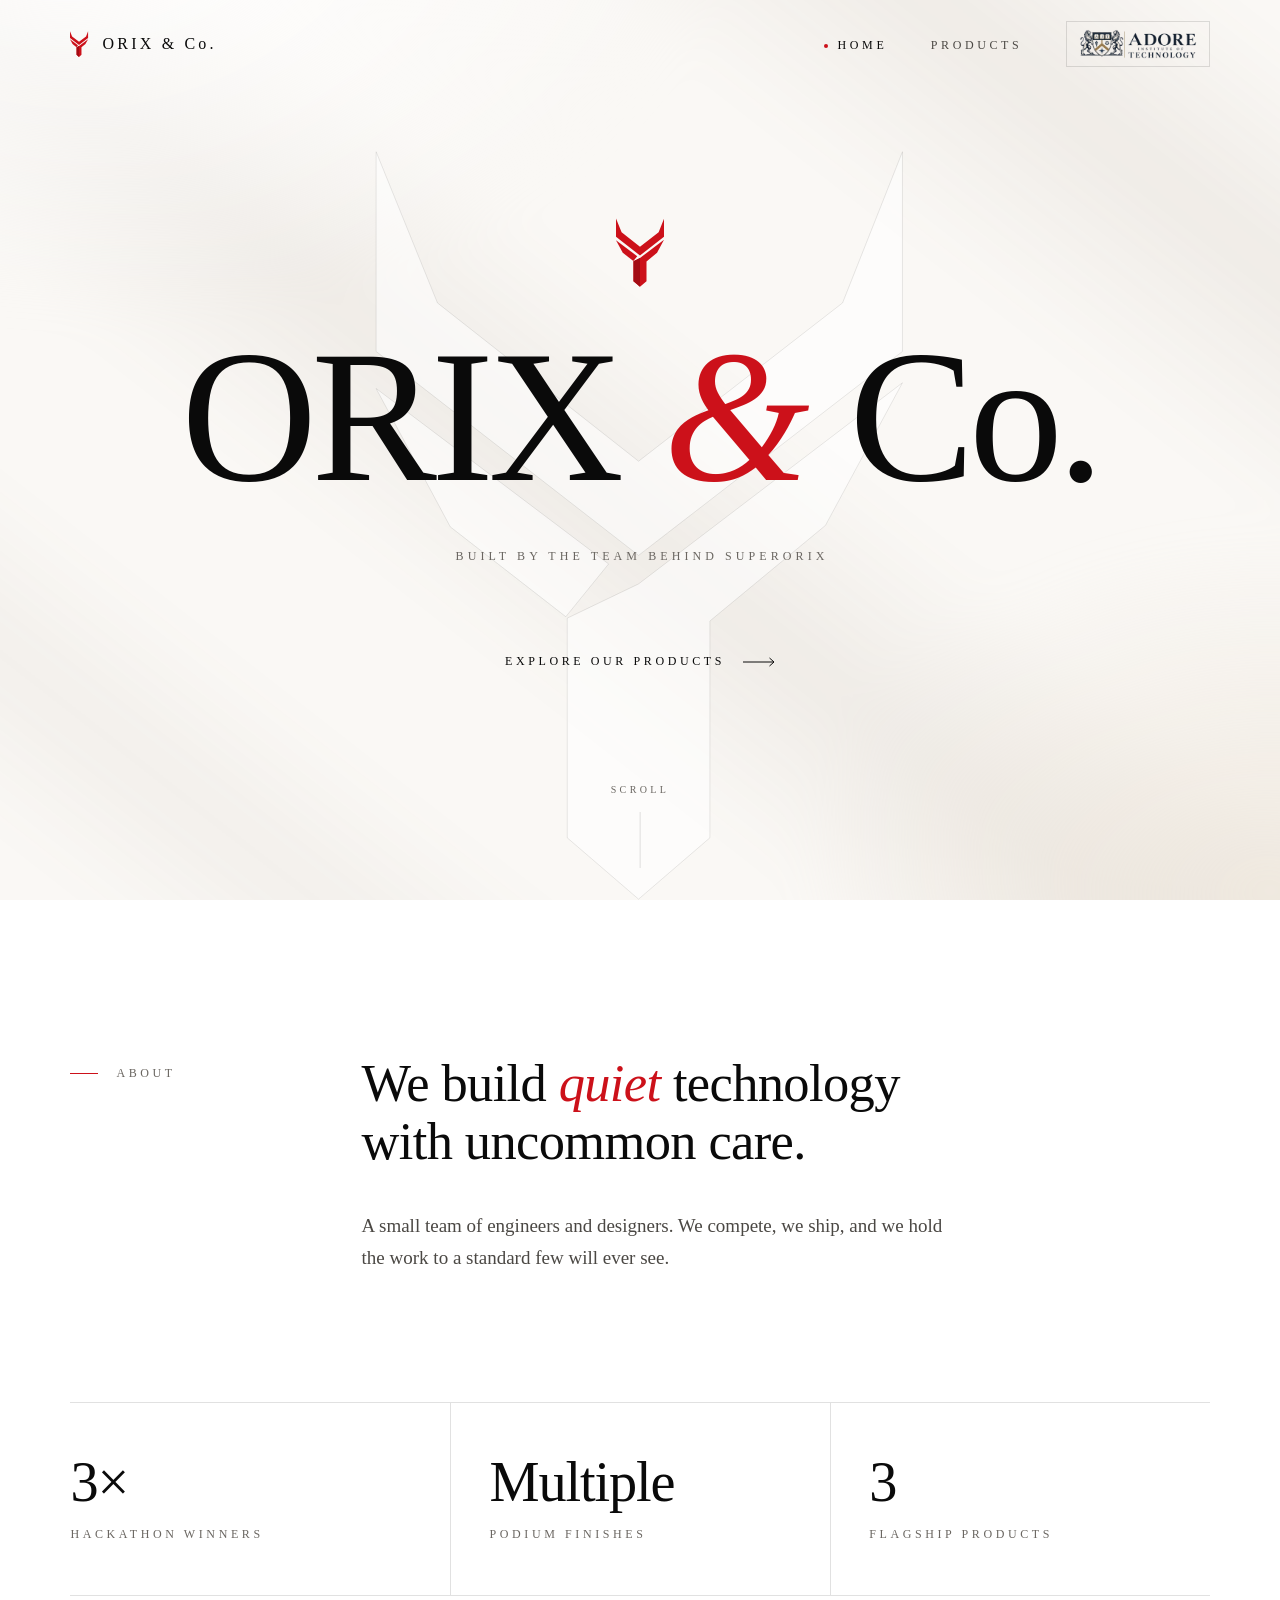
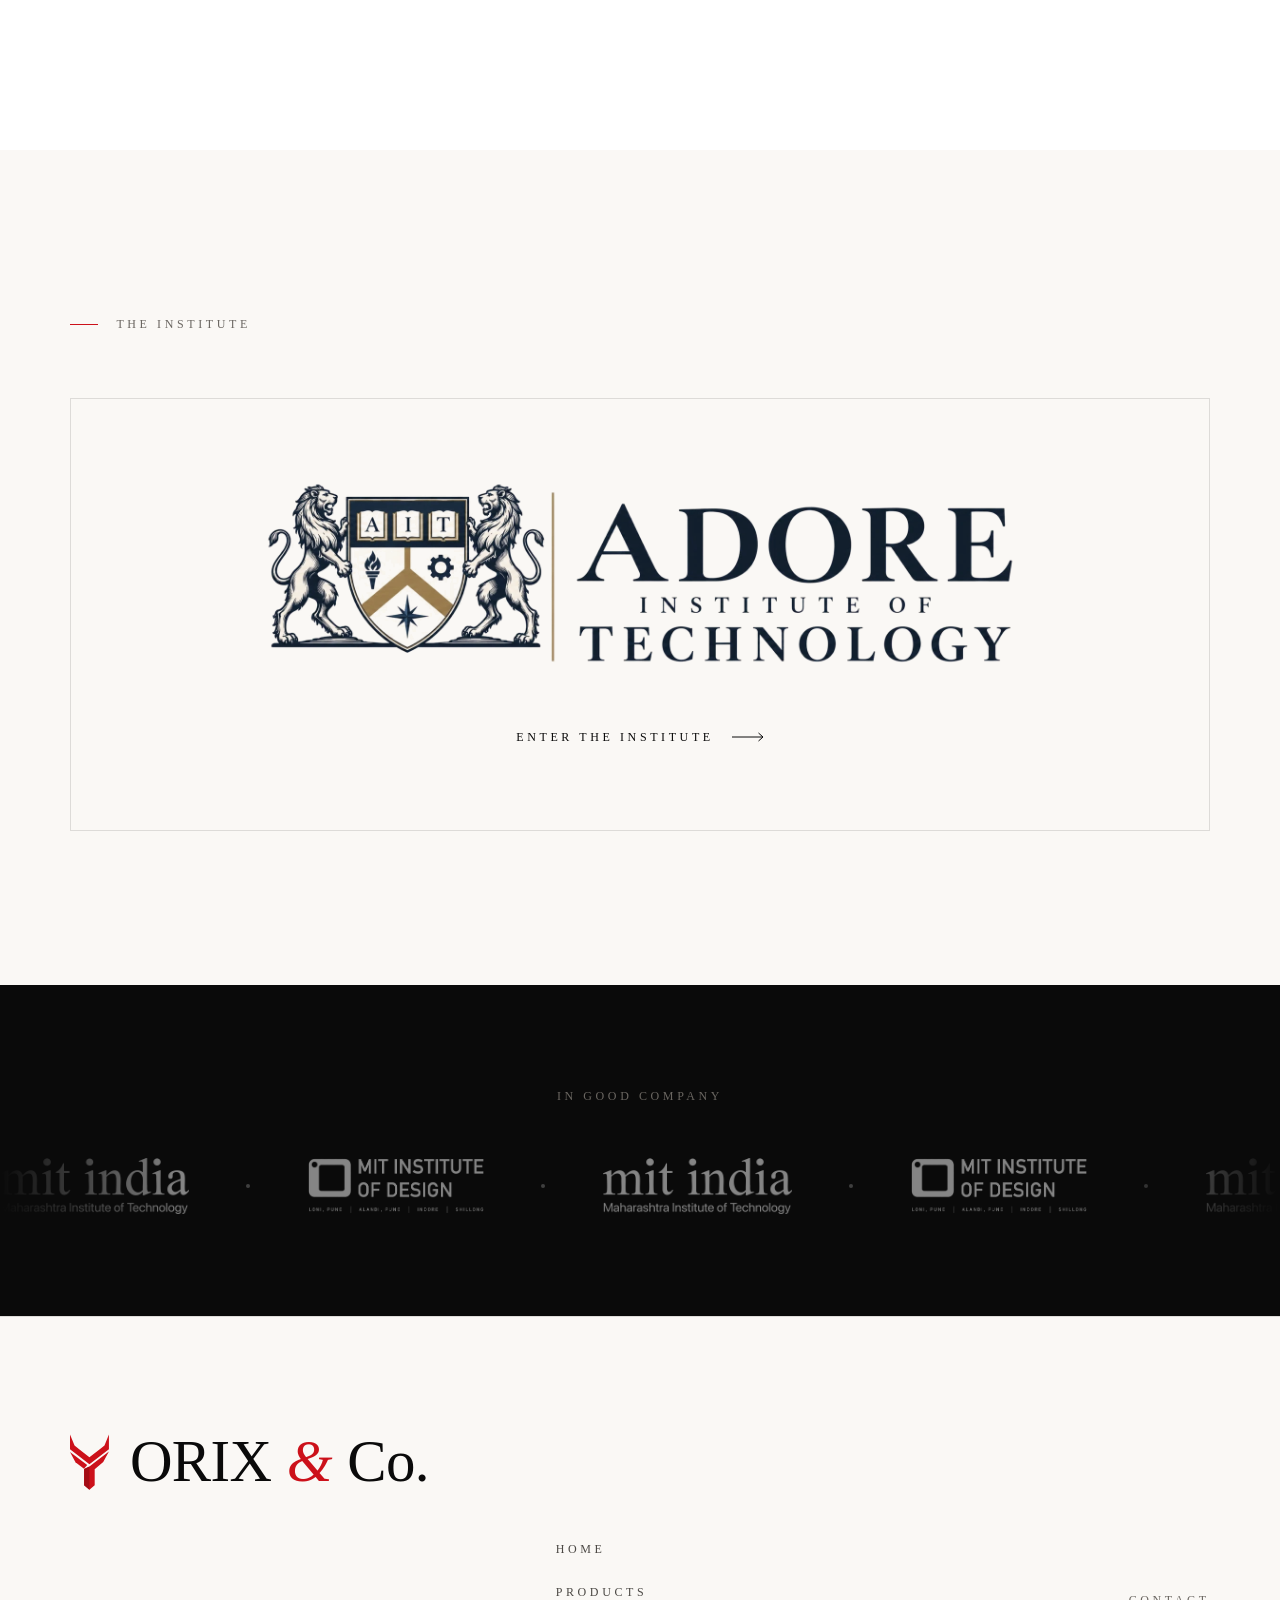
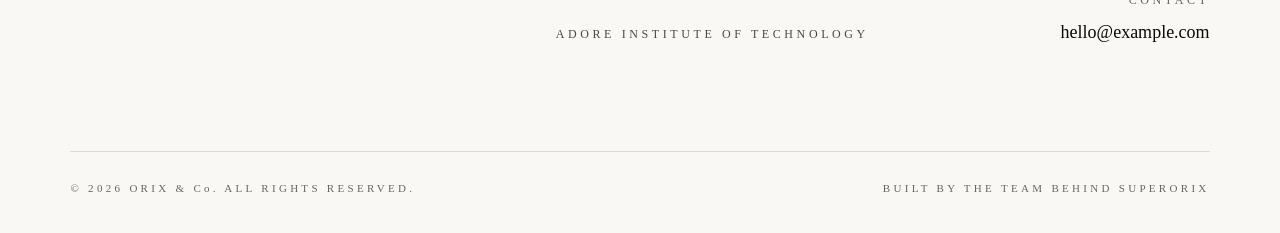
==== index.html @ dd28651e "Add institute logo, partner logos, Elements screenshot and download cards - Company name is now "ORI" ====
<!doctype html>
<html lang="en">
<head>
  <meta charset="utf-8">
  <meta name="viewport" content="width=device-width, initial-scale=1">
  <title>ORIX &amp; Co. — Quiet, considered technology</title>
  <meta name="description" content="ORIX &amp; Co. builds considered software products and trains engineers through the Adore Institute of Technology.">
  <meta name="theme-color" content="#FAF8F5">

  <meta property="og:type" content="website">
  <meta property="og:site_name" content="ORIX &amp; Co.">
  <meta property="og:title" content="ORIX &amp; Co. — Quiet, considered technology">
  <meta property="og:description" content="ORIX &amp; Co. builds considered software products and trains engineers through the Adore Institute of Technology.">
  <meta property="og:url" content="/">
  <meta property="og:image" content="og-image.png">
  <meta property="og:image:width" content="1200">
  <meta property="og:image:height" content="630">
  <meta name="twitter:card" content="summary_large_image">
  <meta name="twitter:title" content="ORIX &amp; Co. — Quiet, considered technology">
  <meta name="twitter:description" content="ORIX &amp; Co. builds considered software products and trains engineers through the Adore Institute of Technology.">
  <meta name="twitter:image" content="og-image.png">

  <link rel="icon" href="favicon.svg" type="image/svg+xml">
  <link rel="apple-touch-icon" href="apple-touch-icon.png">

  <link rel="preload" href="assets/fonts/tinos-regular-latin.woff2" as="font" type="font/woff2" crossorigin>
  <link rel="stylesheet" href="style.css">
  <script src="script.js" defer></script>
</head>
<body data-page="home">
  <a class="skip-link" href="#main">Skip to content</a>

  <header class="site-header" data-header>
    <div class="container header__inner">
      <a class="brand" href="index.html" data-brand-label="{name} — Home" aria-label="ORIX &amp; Co. — Home"><svg class="brand__mark" viewBox="0 0 370 530" aria-hidden="true" focusable="false"><path fill="#CC111A" d="M0 4 43 110 184 221 327 110 369 4V144L184 287 0 144Z"/><path fill="#CC111A" d="M0 170 163 293 133 330 52 267Z"/><path fill="#CC111A" d="M369 166 315 266 234 333V485L184 528 134 485V331L184 307Z"/><path fill="#A30C14" d="M134 331 184 307V528L134 485Z"/></svg><span class="wordmark" data-brand>ORIX &amp; Co.</span></a>
      <nav class="nav" aria-label="Primary">
        <ul class="nav__list">
          <li><a class="nav__link link" href="index.html" data-c="nav.home" aria-current="page">Home</a></li>
          <li><a class="nav__link link" href="products.html" data-c="nav.products">Products</a></li>
          <li><a class="nav__inst" href="institute.html" data-aria="{institute}" aria-label="Adore Institute of Technology"><img class="inst-logo" src="assets/institute/adore-logo-640.webp" alt="" width="640" height="163" decoding="async"></a></li>
        </ul>
      </nav>
      <button class="menu-toggle" type="button" data-menu-toggle aria-expanded="false" aria-controls="mobile-menu" aria-label="Open menu">
        <span></span><span></span>
      </button>
    </div>
  </header>

  <div class="mobile-menu" id="mobile-menu" aria-hidden="true" inert>
    <nav aria-label="Mobile">
      <ul class="mobile-menu__list">
      <li><a href="index.html" aria-current="page"><span class="mobile-menu__num">01</span><span data-c="nav.home">Home</span></a></li>
      <li><a href="products.html"><span class="mobile-menu__num">02</span><span data-c="nav.products">Products</span></a></li>
      <li><a href="institute.html" data-aria="{institute}" aria-label="Adore Institute of Technology"><span class="mobile-menu__num">03</span><img class="inst-logo" src="assets/institute/adore-logo-640.webp" alt="" width="640" height="163" decoding="async"></a></li>
      </ul>
    </nav>
    <p class="mobile-menu__foot"><a class="link" href="mailto:hello@example.com" data-email>hello@example.com</a></p>
  </div>

  <main id="main">
    <section class="hero" aria-labelledby="hero-title">
      <div class="hero__light" data-parallax="0.18" aria-hidden="true"></div>
      <svg class="hero__trace" viewBox="0 0 370 530" aria-hidden="true" focusable="false"><path class="trace-fill" d="M0 4 43 110 184 221 327 110 369 4V144L184 287 0 144Z"/><path d="M0 4 43 110 184 221 327 110 369 4V144L184 287 0 144Z"/><path class="trace-fill" d="M0 170 163 293 133 330 52 267Z"/><path d="M0 170 163 293 133 330 52 267Z"/><path class="trace-fill" d="M369 166 315 266 234 333V485L184 528 134 485V331L184 307Z"/><path d="M369 166 315 266 234 333V485L184 528 134 485V331L184 307Z"/></svg>
      <div class="hero__content">
        <div data-reveal><svg class="hero__mark" viewBox="0 0 370 530" aria-hidden="true" focusable="false"><path fill="#CC111A" d="M0 4 43 110 184 221 327 110 369 4V144L184 287 0 144Z"/><path fill="#CC111A" d="M0 170 163 293 133 330 52 267Z"/><path fill="#CC111A" d="M369 166 315 266 234 333V485L184 528 134 485V331L184 307Z"/><path fill="#A30C14" d="M134 331 184 307V528L134 485Z"/></svg></div>
        <h1 class="hero__title" id="hero-title" data-c="home.hero.title" data-amp data-reveal>ORIX <span class="amp">&amp;</span> Co.</h1>
        <p class="hero__sub eyebrow" data-c="home.hero.sub" data-reveal style="--d:200ms">Built by the team behind SuperOrix</p>
        <div class="hero__cta" data-reveal style="--d:400ms">
          <a class="cta" href="products.html" data-href="home.hero.ctaHref">
            <span class="cta__text" data-c="home.hero.cta">Explore our products</span>
            <svg class="arrow" viewBox="0 0 32 10" aria-hidden="true" focusable="false"><path d="M0 5h31M26.5 1 31 5l-4.5 4"/></svg>
          </a>
        </div>
      </div>
      <div class="scroll-cue" aria-hidden="true">
        <span data-c="home.hero.scroll">Scroll</span>
        <span class="scroll-cue__line"></span>
      </div>
    </section>

    <section class="section" aria-labelledby="about-title">
      <div class="container">
        <div class="grid split">
          <p class="split__label eyebrow eyebrow--rule" data-c="home.about.label" data-reveal>About</p>
          <div class="split__main">
            <h2 class="statement" id="about-title" data-c="home.about.statement" data-rich data-reveal style="--d:100ms">We build <span class="accent">quiet</span> technology with uncommon care.</h2>
            <p class="lede" data-c="home.about.body" data-reveal style="--d:200ms">A small team of engineers and designers. We compete, we ship, and we hold the work to a standard few will ever see.</p>
          </div>
        </div>
        <ul class="stats" data-render="stats" aria-label="Highlights">
          <li class="stat"><span class="stat__value">3&times;</span><span class="stat__label eyebrow">Hackathon winners</span></li>
          <li class="stat"><span class="stat__value">Multiple</span><span class="stat__label eyebrow">Podium finishes</span></li>
          <li class="stat"><span class="stat__value">3</span><span class="stat__label eyebrow">Flagship products</span></li>
        </ul>
      </div>
    </section>

    <section class="section section--ivory teaser" aria-labelledby="teaser-title">
      <div class="container">
        <h2 class="eyebrow eyebrow--rule" id="teaser-title" data-c="home.institute.label" data-reveal>The Institute</h2>
        <a class="logo-button" href="institute.html" data-href="home.institute.href" data-reveal style="--d:120ms">
          <img class="inst-logo" src="assets/institute/adore-logo-1600.webp" srcset="assets/institute/adore-logo-640.webp 640w, assets/institute/adore-logo-1600.webp 1600w" sizes="(max-width: 860px) 90vw, 880px" alt="Adore Institute of Technology" data-alt="INSTITUTE_NAME" width="1600" height="408" decoding="async" loading="lazy">
          <span class="cta"><span class="cta__text" data-c="home.institute.cta">Enter the Institute</span><svg class="arrow" viewBox="0 0 32 10" aria-hidden="true" focusable="false"><path d="M0 5h31M26.5 1 31 5l-4.5 4"/></svg></span>
        </a>
      </div>
    </section>

    <section class="band" aria-labelledby="partners-title">
      <div class="band__label">
        <h2 class="eyebrow" id="partners-title" data-c="home.partners.label">In good company</h2>
      </div>
      <div class="marquee" data-marquee>
        <div class="marquee__track"></div>
      </div>
    </section>
  </main>

  <footer class="site-footer">
    <div class="container">
      <div class="footer__top">
        <a class="footer__mark" href="index.html" data-brand-label="{name} — Home" aria-label="ORIX &amp; Co. — Home"><svg class="brand__mark" viewBox="0 0 370 530" aria-hidden="true" focusable="false"><path fill="#CC111A" d="M0 4 43 110 184 221 327 110 369 4V144L184 287 0 144Z"/><path fill="#CC111A" d="M0 170 163 293 133 330 52 267Z"/><path fill="#CC111A" d="M369 166 315 266 234 333V485L184 528 134 485V331L184 307Z"/><path fill="#A30C14" d="M134 331 184 307V528L134 485Z"/></svg><span data-brand="accent">ORIX <span class="amp">&amp;</span> Co.</span></a>
        <nav class="footer__nav" aria-label="Footer">
          <ul class="footer__links">
            <li><a class="link" href="index.html" data-c="nav.home">Home</a></li>
            <li><a class="link" href="products.html" data-c="nav.products">Products</a></li>
            <li><a class="link" href="institute.html" data-c="nav.institute">Adore Institute of Technology</a></li>
          </ul>
        </nav>
        <p class="footer__contact">
          <span class="eyebrow">Contact</span>
          <a class="footer__email link" href="mailto:hello@example.com" data-email>hello@example.com</a>
        </p>
      </div>
      <div class="footer__bottom">
        <p class="eyebrow">&copy; <span data-year>2026</span> <span data-brand>ORIX &amp; Co.</span> <span data-c="footer.rights">All rights reserved.</span></p>
        <p class="eyebrow" data-c="TAGLINE">Built by the team behind SuperOrix</p>
      </div>
    </div>
  </footer>
</body>
</html>
---- style.css ----
/* ==========================================================================
   ORIX & CO — style.css
   ========================================================================== */

/* ---------- Fonts (self-hosted Tinos, Apache 2.0 — metric-compatible with Times New Roman) ---------- */
@font-face {
  font-family: "Tinos";
  font-style: normal;
  font-weight: 400;
  font-display: swap;
  src: url("assets/fonts/tinos-regular-latin.woff2") format("woff2");
}
@font-face {
  font-family: "Tinos";
  font-style: italic;
  font-weight: 400;
  font-display: swap;
  src: url("assets/fonts/tinos-italic-latin.woff2") format("woff2");
}

/* ---------- Tokens ---------- */
:root {
  --white: #FFFFFF;
  --ivory: #FAF8F5;
  --stone: #F1ECE5;
  --ink: #0A0A0A;
  --ink-soft: #4B4844;
  --ink-mute: #6A6661;
  --red: #CC111A;        /* sampled from the logo */
  --red-deep: #A30C14;   /* logo stem shadow face */

  --hair: rgba(10, 10, 10, 0.12);
  --hair-strong: rgba(10, 10, 10, 0.28);
  --on-dark: #FFFFFF;
  --on-dark-mute: rgba(255, 255, 255, 0.62);
  --hair-dark: rgba(255, 255, 255, 0.14);
  --shade: rgba(110, 88, 64, 0.075);

  --font: "Times New Roman", Tinos, Times, serif;

  --max: 1520px;
  --gutter: clamp(20px, 5.5vw, 96px);
  --col-gap: clamp(16px, 2vw, 32px);
  --section: clamp(88px, 12vw, 184px);
  --header-h: 88px;

  --ease: cubic-bezier(0.16, 1, 0.3, 1);
  --ease-soft: cubic-bezier(0.4, 0, 0.2, 1);
}

/* ---------- Reset / base ---------- */
*,
*::before,
*::after { box-sizing: border-box; }

html {
  -webkit-text-size-adjust: 100%;
  text-size-adjust: 100%;
  scroll-behavior: smooth;
}

body {
  margin: 0;
  font-family: var(--font);
  font-size: clamp(17px, 0.24vw + 16px, 19px);
  line-height: 1.7;
  color: var(--ink);
  background: var(--white);
  -webkit-font-smoothing: antialiased;
  -moz-osx-font-smoothing: grayscale;
  text-rendering: optimizeLegibility;
  font-kerning: normal;
  overflow-x: hidden;
}

h1, h2, h3, p, ul, ol, dl, dd, figure { margin: 0; }
h1, h2, h3 { font-weight: 400; }
ul, ol { padding: 0; list-style: none; }
a { color: inherit; }
button, input, select, textarea { font: inherit; color: inherit; }
svg { display: block; }

::selection { background: var(--ink); color: var(--white); }

:focus-visible {
  outline: 1px solid var(--red);
  outline-offset: 5px;
}

.visually-hidden {
  position: absolute !important;
  width: 1px; height: 1px;
  margin: -1px; padding: 0;
  overflow: hidden;
  clip: rect(0 0 0 0);
  white-space: nowrap;
  border: 0;
}

.skip-link {
  position: fixed;
  top: 12px; left: 12px;
  z-index: 100;
  padding: 12px 20px;
  background: var(--ink);
  color: var(--white);
  font-size: 12px;
  letter-spacing: 0.28em;
  text-transform: uppercase;
  text-decoration: none;
  transform: translateY(-200%);
  transition: transform 0.3s var(--ease);
}
.skip-link:focus { transform: none; }

/* ---------- Layout ---------- */
.container {
  width: 100%;
  max-width: var(--max);
  margin-inline: auto;
  padding-inline: var(--gutter);
}

.grid {
  display: grid;
  grid-template-columns: repeat(12, minmax(0, 1fr));
  column-gap: var(--col-gap);
}

.section { padding-block: var(--section); }
.section--ivory { background: var(--ivory); }
.section--dark { background: var(--ink); color: var(--on-dark); }
.section--rule { border-top: 1px solid var(--hair); }

/* ---------- Type ---------- */
.eyebrow {
  font-size: 12px;
  line-height: 1.6;
  letter-spacing: 0.3em;
  text-transform: uppercase;
  color: var(--ink-mute);
}
.section--dark .eyebrow { color: var(--on-dark-mute); }

.eyebrow--rule {
  display: inline-flex;
  align-items: center;
  gap: 18px;
}
.eyebrow--rule::before {
  content: "";
  width: 28px;
  height: 1px;
  background: var(--red);
  flex: none;
}

.statement {
  font-size: clamp(2rem, 4.1vw, 4.1rem);
  line-height: 1.12;
  letter-spacing: -0.012em;
  text-wrap: balance;
}

.display {
  font-size: clamp(2.6rem, 6.4vw, 6.4rem);
  line-height: 1.02;
  letter-spacing: -0.02em;
  text-wrap: balance;
}

.lede {
  max-width: 32em;
  color: var(--ink-soft);
}
.section--dark .lede { color: var(--on-dark-mute); }

.accent {
  color: var(--red);
  font-style: italic;
}

/* ---------- Links & CTA ---------- */
.link {
  text-decoration: none;
  padding-bottom: 3px;
  background: linear-gradient(var(--red), var(--red)) 0 100% / 0 1px no-repeat;
  transition: background-size 0.7s var(--ease), color 0.4s var(--ease-soft);
}
.link:hover,
.link:focus-visible { background-size: 100% 1px; }

.cta {
  display: inline-flex;
  align-items: center;
  gap: 18px;
  font-size: 12px;
  letter-spacing: 0.3em;
  text-transform: uppercase;
  text-decoration: none;
  color: var(--ink);
}
.cta__text {
  padding-block: 6px;
  background: linear-gradient(var(--red), var(--red)) 0 100% / 0 1px no-repeat;
  transition: background-size 0.7s var(--ease);
}
.cta:hover .cta__text,
.cta:focus-visible .cta__text { background-size: 100% 1px; }

.arrow {
  width: 32px;
  height: 10px;
  flex: none;
  fill: none;
  stroke: currentColor;
  stroke-width: 1;
  transition: transform 0.7s var(--ease), color 0.4s var(--ease-soft);
}
.cta:hover .arrow,
.cta:focus-visible .arrow,
.button:hover .arrow,
.button:focus-visible .arrow {
  transform: translateX(8px);
  color: var(--red);
}

/* ---------- Header ---------- */
.site-header {
  position: fixed;
  inset: 0 0 auto;
  z-index: 50;
  height: var(--header-h);
  border-bottom: 1px solid transparent;
  transition: background-color 0.6s var(--ease-soft), border-color 0.6s var(--ease-soft), height 0.6s var(--ease);
}
.site-header.is-scrolled {
  --header-h: 68px;
  background: rgba(255, 255, 255, 0.94);
  border-bottom-color: var(--hair);
}
@supports (backdrop-filter: blur(1px)) {
  .site-header.is-scrolled {
    background: rgba(255, 255, 255, 0.97);
    backdrop-filter: saturate(1.4) blur(14px);
    -webkit-backdrop-filter: saturate(1.4) blur(14px);
  }
}
.menu-open .site-header {
  background: transparent;
  border-bottom-color: transparent;
  backdrop-filter: none;
  -webkit-backdrop-filter: none;
}

.header__inner {
  height: 100%;
  display: flex;
  align-items: center;
  justify-content: space-between;
}

.brand {
  display: inline-flex;
  align-items: center;
  gap: 14px;
  text-decoration: none;
}
.brand__mark {
  width: auto;
  height: 26px;
  flex: none;
  transition: transform 0.8s var(--ease);
}
.brand:hover .brand__mark { transform: translateY(-2px); }
.wordmark {
  font-size: 16px;
  letter-spacing: 0.2em;
  text-decoration: none;
  white-space: nowrap;
  margin-right: -0.2em;
}
/* The company name keeps its own casing ("Co.") even inside uppercase labels. */
[data-brand] { text-transform: none; }

.nav__list {
  display: flex;
  align-items: center;
  gap: clamp(28px, 3.4vw, 56px);
}
.nav__link {
  position: relative;
  font-size: 12px;
  letter-spacing: 0.3em;
  text-transform: uppercase;
  white-space: nowrap;
  color: var(--ink-soft);
  transition: color 0.4s var(--ease-soft), background-size 0.7s var(--ease);
}
.nav__link:hover,
.nav__link[aria-current="page"] { color: var(--ink); }
.nav__link[aria-current="page"]::before {
  content: "";
  position: absolute;
  left: -14px;
  top: 50%;
  width: 4px;
  height: 4px;
  margin-top: -3px;
  border-radius: 50%;
  background: var(--red);
}

/* Institute logo as a nav button */
.inst-logo {
  display: block;
  width: 100%;
  height: auto;
}
.nav__inst {
  display: block;
  padding: 7px 12px;
  border: 1px solid var(--hair);
  transition: border-color 0.5s var(--ease-soft), background-color 0.5s var(--ease-soft);
}
.nav__inst .inst-logo { width: auto; height: 30px; }
.nav__inst:hover,
.nav__inst:focus-visible { border-color: var(--hair-strong); background: rgba(255, 255, 255, 0.6); }
.nav__inst[aria-current="page"] { border-color: var(--ink); }
.site-header.is-scrolled .nav__inst .inst-logo { height: 26px; }

.menu-toggle {
  display: none;
  position: relative;
  width: 44px;
  height: 44px;
  margin-right: -10px;
  padding: 0;
  border: 0;
  background: none;
  cursor: pointer;
}
.menu-toggle span {
  position: absolute;
  left: 10px;
  right: 10px;
  height: 1px;
  background: var(--ink);
  transition: transform 0.6s var(--ease), top 0.6s var(--ease);
}
.menu-toggle span:first-child { top: 18px; }
.menu-toggle span:last-child { top: 25px; }
.menu-toggle[aria-expanded="true"] span:first-child { top: 22px; transform: rotate(45deg); }
.menu-toggle[aria-expanded="true"] span:last-child { top: 22px; transform: rotate(-45deg); }

.mobile-menu {
  position: fixed;
  inset: 0;
  z-index: 40;
  display: flex;
  flex-direction: column;
  justify-content: space-between;
  padding: calc(var(--header-h) + 8vh) var(--gutter) 40px;
  background: var(--ivory);
  opacity: 0;
  visibility: hidden;
  transition: opacity 0.6s var(--ease-soft), visibility 0s linear 0.6s;
}
.mobile-menu.is-open {
  opacity: 1;
  visibility: visible;
  transition: opacity 0.6s var(--ease-soft), visibility 0s;
}
.mobile-menu__list li {
  border-top: 1px solid var(--hair);
  opacity: 0;
  transform: translateY(14px);
  transition: opacity 0.8s var(--ease), transform 0.8s var(--ease);
}
.mobile-menu__list li:last-child { border-bottom: 1px solid var(--hair); }
.mobile-menu.is-open li { opacity: 1; transform: none; }
.mobile-menu.is-open li:nth-child(2) { transition-delay: 0.08s; }
.mobile-menu.is-open li:nth-child(3) { transition-delay: 0.16s; }
.mobile-menu__list a {
  display: flex;
  align-items: baseline;
  gap: 20px;
  padding: 22px 0;
  font-size: clamp(2rem, 9vw, 3.25rem);
  line-height: 1.1;
  text-decoration: none;
}
.mobile-menu__list a[aria-current="page"] .mobile-menu__num { color: var(--red); }
.mobile-menu__num {
  font-size: 12px;
  letter-spacing: 0.3em;
  color: var(--ink-mute);
}
.mobile-menu__foot { color: var(--ink-soft); }
.mobile-menu__list .inst-logo { width: auto; height: clamp(44px, 12vw, 60px); align-self: center; }

/* ---------- Hero (shared) ---------- */
.hero {
  position: relative;
  isolation: isolate;
  overflow: hidden;
  display: grid;
  place-items: center;
  min-height: 100vh;
  min-height: 100svh;
  padding: calc(var(--header-h) + 48px) var(--gutter) 140px;
  text-align: center;
  background: var(--ivory);
}
.hero--page {
  min-height: 88vh;
  min-height: 88svh;
}
.hero--intro {
  min-height: 72vh;
  min-height: 72svh;
  place-items: end start;
  text-align: left;
  padding-bottom: clamp(64px, 9vw, 128px);
}

.hero__light {
  position: absolute;
  inset: -30% -15% -10%;
  z-index: -1;
  pointer-events: none;
  background:
    radial-gradient(55% 45% at 16% 14%, rgba(255, 255, 255, 0.95), transparent 70%),
    radial-gradient(40% 40% at 88% 92%, rgba(232, 222, 208, 0.55), transparent 70%),
    linear-gradient(218deg,
      transparent 18%, var(--shade) 27%, transparent 37%,
      transparent 48%, var(--shade) 57%, transparent 66%,
      transparent 74%, rgba(110, 88, 64, 0.05) 81%, transparent 88%);
  filter: blur(22px);
  will-change: transform;
}

.hero__trace {
  position: absolute;
  left: 50%;
  bottom: -2px;
  z-index: -1;
  height: min(84%, 860px, 128vw);
  width: auto;
  transform: translateX(-50%);
  overflow: visible;
  pointer-events: none;
}
.hero__trace path {
  fill: none;
  stroke: rgba(10, 10, 10, 0.085);
  stroke-width: 1;
  vector-effect: non-scaling-stroke;
}
.hero__trace .trace-fill {
  fill: rgba(255, 255, 255, 0.55);
  stroke: none;
}
.hero--intro .hero__trace {
  left: auto;
  right: var(--gutter);
  transform: none;
  height: 78%;
}

.hero--inst { padding-top: calc(var(--header-h) + 72px); }
.inst-hero__title {
  width: min(880px, 92vw);
  margin-inline: auto;
}
.hero--inst .hero__sub { margin-top: clamp(32px, 4vw, 56px); }

.hero__mark {
  display: block;
  width: auto;
  height: clamp(48px, 5.4vw, 76px);
  margin: 0 auto clamp(28px, 3.4vw, 48px);
}

.hero__content { position: relative; }
.hero__content--intro { width: 100%; max-width: calc(var(--max) - 2 * var(--gutter)); margin-inline: auto; }
.hero__content--intro .display { margin-top: 28px; max-width: 11em; }

.hero__title {
  font-size: clamp(3.3rem, 15.5vw, 11.75rem);
  line-height: 0.92;
  letter-spacing: -0.03em;
  white-space: nowrap;
}
.hero__title--page {
  font-size: clamp(2.9rem, 9.4vw, 8.75rem);
  line-height: 0.98;
  white-space: normal;
  text-wrap: balance;
}
.amp {
  color: var(--red);
  font-style: italic;
  padding-inline: 0.02em;
}

.hero__sub {
  margin-top: clamp(28px, 3.4vw, 44px);
  letter-spacing: 0.34em;
  margin-right: -0.34em;
}
.hero__cta { margin-top: clamp(48px, 6vw, 80px); }

.scroll-cue {
  position: absolute;
  left: 50%;
  bottom: 32px;
  transform: translateX(-50%);
  display: flex;
  flex-direction: column;
  align-items: center;
  gap: 14px;
  font-size: 10px;
  letter-spacing: 0.34em;
  text-transform: uppercase;
  color: var(--ink-mute);
  margin-right: -0.34em;
}
.scroll-cue__line {
  position: relative;
  width: 1px;
  height: 56px;
  overflow: hidden;
  background: var(--hair);
}
.scroll-cue__line::after {
  content: "";
  position: absolute;
  left: 0;
  top: -40%;
  width: 1px;
  height: 40%;
  background: var(--ink);
  animation: cue 2.8s var(--ease-soft) infinite;
}
@keyframes cue {
  0% { top: -40%; }
  70%, 100% { top: 100%; }
}

/* ---------- Two-column section head ---------- */
.split > .split__label { grid-column: 1 / span 3; align-self: start; padding-top: 0.9em; }
.split > .split__main { grid-column: 4 / span 9; }
.split__main .lede { margin-top: clamp(28px, 3vw, 44px); }

/* ---------- Stats ---------- */
.stats {
  display: grid;
  grid-template-columns: repeat(3, minmax(0, 1fr));
  margin-top: clamp(80px, 10vw, 144px);
  border-top: 1px solid var(--hair);
  border-bottom: 1px solid var(--hair);
}
.stat {
  display: flex;
  flex-direction: column;
  gap: 14px;
  padding: clamp(32px, 4vw, 56px) clamp(20px, 3vw, 48px);
}
.stat:first-child { padding-left: 0; }
.stat + .stat { border-left: 1px solid var(--hair); }
.stat__value {
  font-size: clamp(2.4rem, 4.4vw, 4.25rem);
  line-height: 1;
  letter-spacing: -0.02em;
}

/* ---------- Marquee ---------- */
.band {
  padding-block: clamp(72px, 8vw, 120px);
  background: var(--ink);
  color: var(--on-dark);
  overflow: hidden;
}
.band__label {
  display: flex;
  justify-content: center;
  margin-bottom: clamp(36px, 4vw, 56px);
}

.marquee {
  position: relative;
  overflow: hidden;
  -webkit-mask-image: linear-gradient(90deg, transparent 0, #000 14%, #000 86%, transparent 100%);
  mask-image: linear-gradient(90deg, transparent 0, #000 14%, #000 86%, transparent 100%);
}
.marquee__track {
  display: flex;
  width: max-content;
}
.marquee.is-running .marquee__track {
  animation: marquee var(--marquee-duration, 60s) linear infinite;
}
.marquee:hover .marquee__track,
.marquee:focus-within .marquee__track { animation-play-state: paused; }

.marquee__group { display: flex; flex: none; }
.marquee__item {
  display: flex;
  align-items: center;
  flex: none;
}
.marquee__item::after {
  content: "";
  width: 4px;
  height: 4px;
  border-radius: 50%;
  background: rgba(255, 255, 255, 0.22);
  margin-inline: clamp(32px, 4.5vw, 72px);
}
.marquee__name {
  font-size: clamp(1.6rem, 2.9vw, 2.6rem);
  line-height: 1.3;
  white-space: nowrap;
  color: rgba(255, 255, 255, 0.46);
  transition: color 0.6s var(--ease-soft);
}
.marquee__item:hover .marquee__name { color: var(--white); }
.marquee__logo {
  display: block;
  width: auto;
  height: clamp(40px, 4.4vw, 60px);
  opacity: 0.5;
  transition: opacity 0.6s var(--ease-soft);
}
.marquee__item:hover .marquee__logo { opacity: 1; }

.marquee.is-static {
  -webkit-mask-image: none;
  mask-image: none;
}
.marquee.is-static .marquee__track { width: auto; }
.marquee.is-static .marquee__group {
  flex-wrap: wrap;
  justify-content: center;
  row-gap: 16px;
  flex: 1;
  padding-inline: var(--gutter);
}
.marquee.is-static .marquee__item:last-child::after { display: none; }

@keyframes marquee {
  from { transform: translate3d(0, 0, 0); }
  to { transform: translate3d(-50%, 0, 0); }
}

/* ---------- Products ---------- */
.product { border-top: 1px solid var(--hair); padding-block: var(--section); }
.product:last-child { border-bottom: 1px solid var(--hair); }
.product__grid { align-items: center; row-gap: 48px; }
.product__visual { grid-column: 1 / span 7; grid-row: 1; }
.product__body { grid-column: 9 / span 4; grid-row: 1; }
.product--reverse .product__visual { grid-column: 6 / span 7; }
.product--reverse .product__body { grid-column: 1 / span 4; }

.product__index::before { background: var(--ink); opacity: 0.35; }
.product__name {
  margin-top: clamp(20px, 2.4vw, 32px);
  font-size: clamp(3rem, 6vw, 5.75rem);
  line-height: 1;
  letter-spacing: -0.025em;
}
.product__desc {
  margin-top: clamp(20px, 2vw, 28px);
  color: var(--ink-soft);
  max-width: 24em;
}
.product__meta {
  margin-top: clamp(36px, 4vw, 52px);
  border-top: 1px solid var(--hair);
}
.product__meta > div {
  display: grid;
  grid-template-columns: 6.5em 1fr;
  gap: 16px;
  align-items: baseline;
  padding-block: 16px;
  border-bottom: 1px solid var(--hair);
}
.product__meta dd {
  display: flex;
  align-items: center;
  gap: 10px;
  font-size: 16px;
}
.dot {
  width: 5px;
  height: 5px;
  border-radius: 50%;
  background: var(--red);
  flex: none;
}
.tags { display: flex; flex-wrap: wrap; gap: 4px 0; }
.tags li:not(:last-child)::after {
  content: "·";
  margin-inline: 10px;
  color: var(--ink-mute);
}
.product .cta { margin-top: clamp(32px, 3.4vw, 44px); }

/* Abstract CSS visuals (swap for real imagery later) */
.visual {
  position: relative;
  overflow: hidden;
  aspect-ratio: 4 / 3;
  background:
    linear-gradient(116deg, transparent 30%, rgba(255, 255, 255, 0.045) 46%, transparent 62%),
    radial-gradient(80% 70% at 20% 0%, #1D1C1B 0%, var(--ink) 70%);
}
.visual span { position: absolute; display: block; }

/* 02 — line */
.visual--line .visual__a {
  inset: 0;
  background: repeating-linear-gradient(180deg, transparent 0 35px, rgba(255, 255, 255, 0.06) 35px 36px);
}
.visual--line .visual__b {
  left: 12%; top: 61%;
  width: 58%; height: 1px;
  background: var(--red);
}
.visual--line .visual__c {
  left: calc(70% - 3px); top: calc(61% - 3px);
  width: 7px; height: 7px;
  border-radius: 50%;
  background: var(--red);
}

/* Real screenshot */
.visual--image {
  margin: 0;
  aspect-ratio: 16 / 9;
  background: var(--ink);
}
.visual--image img {
  display: block;
  width: 100%;
  height: 100%;
  object-fit: cover;
}

/* SVG-drawn visuals (chevron, stem) */
.visual svg {
  position: absolute;
  inset: 0;
  width: 100%;
  height: 100%;
}
.visual .v-hair { fill: none; stroke: rgba(255, 255, 255, 0.16); stroke-width: 1; vector-effect: non-scaling-stroke; }
.visual .v-faint { fill: none; stroke: rgba(255, 255, 255, 0.08); stroke-width: 1; vector-effect: non-scaling-stroke; }
.visual .v-red { fill: none; stroke: var(--red); stroke-width: 1; vector-effect: non-scaling-stroke; }
.visual .v-face { fill: rgba(255, 255, 255, 0.035); stroke: none; }

/* ---------- Download cards (Windows / Linux / macOS) ---------- */
.os-grid {
  display: grid;
  grid-template-columns: repeat(3, minmax(0, 1fr));
  gap: clamp(20px, 2.4vw, 36px);
  margin-top: clamp(64px, 8vw, 112px);
}
.os-card {
  display: flex;
  flex-direction: column;
  text-decoration: none;
  color: var(--ink);
}
.os-card__panel {
  position: relative;
  display: block;
  overflow: hidden;
  aspect-ratio: 1 / 0.92;
  border-radius: 28px;
  isolation: isolate;
}
.os-card__panel::after {
  /* soft diagonal light, as in the hero */
  content: "";
  position: absolute;
  inset: 0;
  z-index: 2;
  pointer-events: none;
  background: linear-gradient(218deg, transparent 35%, rgba(255, 255, 255, 0.07) 50%, transparent 65%);
}
.os-card--windows .os-card__panel { background: var(--ink); }
.os-card--linux .os-card__panel { background: #E9E2D6; }
.os-card--mac .os-card__panel { background: var(--ivory); box-shadow: inset 0 0 0 1px var(--hair); }

.os-card__label {
  margin-top: 28px;
  font-size: clamp(1.5rem, 2vw, 1.875rem);
  line-height: 1.2;
}
.os-card__note { margin-top: 6px; font-size: 15px; color: var(--ink-mute); }
.os-card__cta { margin-top: 20px; }
.os-card:hover .cta__text,
.os-card:focus-visible .cta__text { background-size: 100% 1px; }
.os-card:hover .os-card__cta .arrow,
.os-card:focus-visible .os-card__cta .arrow { transform: translateX(8px); color: var(--red); }
.os-card:hover .win { transform: translate3d(-6px, -6px, 0); }

/* Window mocks — positioned to bleed off the panel's right and bottom edges */
.win {
  position: absolute;
  left: 11%;
  top: 14%;
  width: 104%;
  height: 100%;
  display: flex;
  flex-direction: column;
  border-radius: 12px;
  overflow: hidden;
  font-family: ui-monospace, "SFMono-Regular", Menlo, Consolas, "Liberation Mono", monospace;
  font-size: clamp(11px, 0.95vw, 13px);
  line-height: 1.6;
  transition: transform 1s var(--ease);
}
.win--light { background: var(--white); color: var(--ink); box-shadow: 0 0 0 1px var(--hair), 0 30px 60px -30px rgba(10, 10, 10, 0.25); }
.win--dark { background: #111111; color: rgba(255, 255, 255, 0.86); box-shadow: 0 30px 60px -30px rgba(10, 10, 10, 0.5); }

.win__bar {
  position: relative;
  display: flex;
  align-items: center;
  gap: 10px;
  height: 38px;
  padding: 0 14px;
  flex: none;
  border-bottom: 1px solid var(--hair);
}
.win--dark .win__bar { border-bottom-color: rgba(255, 255, 255, 0.08); }
.win__title { font-size: 0.92em; opacity: 0.6; white-space: nowrap; overflow: hidden; text-overflow: ellipsis; }
.win__bar--mac .win__title,
.win__bar--linux .win__title { position: absolute; left: 0; right: 0; text-align: center; pointer-events: none; }
.win__bar--windows { justify-content: space-between; padding-right: 0; }

.win__dots { display: flex; gap: 7px; }
.win__dots i { width: 10px; height: 10px; border-radius: 50%; background: rgba(10, 10, 10, 0.16); }
.win__dots--mono i { background: rgba(255, 255, 255, 0.18); }

.win__ctrls { display: flex; height: 100%; }
.win__ctrls i { position: relative; width: 42px; height: 100%; }
.win__ctrls i::before { content: ""; position: absolute; left: 50%; top: 50%; transform: translate(-50%, -50%); }
.c-min::before { width: 10px; height: 1px; background: currentColor; opacity: 0.6; }
.c-max::before { width: 9px; height: 9px; border: 1px solid currentColor; opacity: 0.6; }
.c-close::before {
  width: 12px; height: 12px; opacity: 0.6;
  background:
    linear-gradient(45deg, transparent calc(50% - 0.5px), currentColor calc(50% - 0.5px), currentColor calc(50% + 0.5px), transparent calc(50% + 0.5px)),
    linear-gradient(-45deg, transparent calc(50% - 0.5px), currentColor calc(50% - 0.5px), currentColor calc(50% + 0.5px), transparent calc(50% + 0.5px));
}

.win__body { flex: 1; padding: 22px 24px; }

.win__body--setup { display: flex; flex-direction: column; gap: 10px; padding-top: 30px; }
.setup__name { font-family: var(--font); font-size: clamp(1.6rem, 2.4vw, 2.25rem); line-height: 1; letter-spacing: -0.01em; }
.setup__status { opacity: 0.55; }
.setup__bar { position: relative; display: block; width: 72%; height: 1px; margin-top: 6px; background: var(--hair); }
.setup__bar i { position: absolute; inset: 0 38% 0 0; background: var(--red); }
.setup__file { margin-top: 8px; opacity: 0.4; font-size: 0.9em; }

.win__body--term { display: flex; flex-direction: column; gap: 4px; }
.term__line { white-space: nowrap; }
.term__line b { font-weight: 400; color: rgba(255, 255, 255, 0.4); }
.term__line--mute { color: rgba(255, 255, 255, 0.45); }
.term__cursor {
  display: inline-block;
  width: 0.6em;
  height: 1.1em;
  vertical-align: -0.2em;
  background: rgba(255, 255, 255, 0.75);
  animation: blink 1.2s steps(1) infinite;
}
@keyframes blink { 50% { opacity: 0; } }

.win__body--dmg {
  display: flex;
  align-items: center;
  gap: clamp(14px, 2vw, 28px);
  padding: 32px 28px;
}
.dmg__item { display: flex; flex-direction: column; align-items: center; gap: 10px; }
.dmg__app,
.dmg__folder {
  display: grid;
  place-items: center;
  width: clamp(48px, 5vw, 68px);
  aspect-ratio: 1;
  border-radius: 22%;
}
.dmg__app { background: var(--ink); color: var(--white); font-family: var(--font); font-size: clamp(1.5rem, 2.4vw, 2.1rem); }
.dmg__folder { background: var(--stone); box-shadow: inset 0 0 0 1px var(--hair); }
.dmg__label { font-size: 0.9em; opacity: 0.6; }
.dmg__arrow { color: var(--ink-mute); margin-bottom: 26px; }

/* ---------- Institute: programs ---------- */
.section-head { margin-bottom: clamp(56px, 7vw, 96px); }
.section-head .display { margin-top: 24px; }

.programs { border-bottom: 1px solid var(--hair); }
.program {
  display: grid;
  grid-template-columns: repeat(12, minmax(0, 1fr));
  column-gap: var(--col-gap);
  align-items: baseline;
  padding-block: clamp(28px, 3.2vw, 44px);
  border-top: 1px solid var(--hair);
}
.program__index { grid-column: 1 / span 1; transition: color 0.5s var(--ease-soft); }
.program__name {
  grid-column: 2 / span 5;
  font-size: clamp(1.6rem, 2.6vw, 2.4rem);
  line-height: 1.15;
}
.program__duration { grid-column: 7 / span 2; }
.program__line { grid-column: 9 / span 4; color: var(--ink-soft); }
.program:hover .program__index { color: var(--red); }

/* ---------- Institute: steps ---------- */
.steps {
  display: grid;
  grid-template-columns: repeat(3, minmax(0, 1fr));
  column-gap: var(--col-gap);
}
.step {
  position: relative;
  padding-top: clamp(32px, 3.4vw, 48px);
  padding-right: clamp(0px, 3vw, 48px);
  border-top: 1px solid var(--hair);
}
.step::before {
  content: "";
  position: absolute;
  top: -3px; left: 0;
  width: 5px; height: 5px;
  border-radius: 50%;
  background: var(--ink);
}
.step:first-child::before { background: var(--red); }
.step__num {
  display: block;
  font-size: clamp(2.6rem, 4vw, 3.75rem);
  line-height: 1;
  font-style: italic;
  color: var(--ink-mute);
}
.step__title {
  margin-top: clamp(24px, 3vw, 40px);
  font-size: clamp(1.5rem, 2.1vw, 2rem);
  line-height: 1.2;
}
.step__line { margin-top: 10px; color: var(--ink-soft); }

/* ---------- Institute: placement ---------- */
.placement { text-align: center; }
.placement .statement { margin-top: 28px; }
.placement__note {
  margin-top: 24px;
  font-size: 16px;
  color: var(--on-dark-mute);
}

/* ---------- Form ---------- */
.apply__intro { grid-column: 1 / span 5; }
.apply__intro .display { margin-top: 24px; }
.apply__intro .lede { margin-top: 28px; }
.apply__form { grid-column: 7 / span 6; }

.form { display: grid; gap: clamp(28px, 3vw, 40px); }
.form__row {
  display: grid;
  grid-template-columns: 1fr 1fr;
  gap: clamp(28px, 3vw, 40px) var(--col-gap);
}
.field { display: flex; flex-direction: column; gap: 6px; }
.field label { font-size: 11px; }
.field input,
.field select {
  width: 100%;
  padding: 10px 0 12px;
  border: 0;
  border-bottom: 1px solid var(--hair-strong);
  border-radius: 0;
  background: transparent;
  font-size: 20px;
  line-height: 1.4;
  color: var(--ink);
  outline: none;
  transition: border-color 0.4s var(--ease-soft), box-shadow 0.4s var(--ease-soft);
  -webkit-appearance: none;
  appearance: none;
}
.field select {
  padding-right: 28px;
  cursor: pointer;
  background: url("data:image/svg+xml,%3Csvg xmlns='http://www.w3.org/2000/svg' width='12' height='8' viewBox='0 0 12 8'%3E%3Cpath d='M1 1.5 6 6.5l5-5' fill='none' stroke='%230A0A0A' stroke-width='1'/%3E%3C/svg%3E") right 4px center / 12px 8px no-repeat;
}
.field select:invalid { color: var(--ink-mute); }
.field select option { color: var(--ink); }
.field input:hover,
.field select:hover { border-bottom-color: var(--ink); }
.field input:focus-visible,
.field select:focus-visible {
  border-bottom-color: var(--red);
  box-shadow: 0 1px 0 0 var(--red);
}
.field.is-invalid input,
.field.is-invalid select { border-bottom-color: #B00E16; }
.field__error {
  min-height: 1.4em;
  font-size: 14px;
  line-height: 1.4;
  color: #B00E16;
}

.form__foot {
  display: flex;
  flex-wrap: wrap;
  align-items: center;
  gap: 24px 40px;
  margin-top: 8px;
}
.button {
  display: inline-flex;
  align-items: center;
  gap: 18px;
  padding: 20px 32px;
  border: 1px solid var(--ink);
  background: var(--ink);
  color: var(--white);
  font-size: 12px;
  letter-spacing: 0.3em;
  text-transform: uppercase;
  cursor: pointer;
  transition: background-color 0.5s var(--ease-soft), color 0.5s var(--ease-soft);
}
.button:hover,
.button:focus-visible { background: transparent; color: var(--ink); }
.form__status { font-size: 17px; color: var(--ink); }
.form__status:empty { display: none; }

/* ---------- Footer ---------- */
.site-footer {
  padding: clamp(72px, 9vw, 128px) 0 36px;
  background: var(--ivory);
  border-top: 1px solid var(--hair);
}
.footer__top {
  display: grid;
  grid-template-columns: repeat(12, minmax(0, 1fr));
  column-gap: var(--col-gap);
  row-gap: 40px;
  align-items: end;
}
.footer__mark {
  grid-column: 1 / span 6;
  display: inline-flex;
  align-items: center;
  gap: clamp(16px, 1.6vw, 24px);
  justify-self: start;
  font-size: clamp(2.2rem, 4.6vw, 4.25rem);
  line-height: 1;
  letter-spacing: -0.01em;
  text-decoration: none;
}
.footer__mark .brand__mark { height: 0.95em; }
.footer__nav { grid-column: 6 / span 4; }
.footer__links { display: flex; flex-direction: column; gap: 10px; }
.footer__links a {
  white-space: nowrap;
  font-size: 12px;
  letter-spacing: 0.3em;
  text-transform: uppercase;
  color: var(--ink-soft);
}
.footer__links a:hover { color: var(--ink); }
.footer__contact { grid-column: 10 / span 3; justify-self: end; text-align: right; }
.footer__contact .eyebrow { display: block; margin-bottom: 6px; }
.footer__email { font-size: 18px; }
.footer__bottom {
  display: flex;
  flex-wrap: wrap;
  justify-content: space-between;
  gap: 12px 32px;
  margin-top: clamp(64px, 8vw, 112px);
  padding-top: 28px;
  border-top: 1px solid var(--hair);
}
.footer__bottom .eyebrow { font-size: 11px; }

/* ---------- Home: institute teaser ---------- */
.teaser .eyebrow { margin-bottom: clamp(40px, 5vw, 64px); }
.logo-button {
  display: flex;
  flex-direction: column;
  align-items: center;
  gap: clamp(32px, 4vw, 52px);
  padding: clamp(40px, 6vw, 96px) clamp(20px, 5vw, 80px);
  border: 1px solid var(--hair);
  text-decoration: none;
  color: var(--ink);
  transition: border-color 0.6s var(--ease-soft), background-color 0.6s var(--ease-soft);
}
.logo-button .inst-logo {
  width: min(760px, 100%);
  transition: transform 1.2s var(--ease);
}
.logo-button:hover,
.logo-button:focus-visible { border-color: var(--hair-strong); background: rgba(255, 255, 255, 0.5); }
.logo-button:hover .inst-logo { transform: scale(1.015); }
.logo-button:hover .cta__text,
.logo-button:focus-visible .cta__text { background-size: 100% 1px; }
.logo-button:hover .arrow,
.logo-button:focus-visible .arrow { transform: translateX(8px); color: var(--red); }

/* ---------- Institute page: navy & gold from its crest ---------- */
body[data-page="institute"] main {
  --red: #9C7E54;        /* crest gold */
  --band: #0F1E2D;       /* crest navy */
}
.section--dark { background: var(--band, var(--ink)); }
body[data-page="institute"] .button { background: var(--band); border-color: var(--band); }
body[data-page="institute"] .button:hover,
body[data-page="institute"] .button:focus-visible { background: transparent; color: var(--band); }
body[data-page="institute"] .button:hover .arrow { color: var(--red); }

/* ---------- 404 ---------- */
.notfound .hero__content > * + * { margin-top: 40px; }

/* ---------- Reveal ---------- */
.js [data-reveal] {
  opacity: 0;
  transform: translate3d(0, 28px, 0);
  transition: opacity 1.4s var(--ease), transform 1.4s var(--ease);
  transition-delay: var(--d, 0ms);
}
.js [data-reveal].is-in {
  opacity: 1;
  transform: none;
}

/* ---------- Responsive ---------- */
@media (max-width: 1100px) {
  .product__body { grid-column: 8 / span 5; }
  .product--reverse .product__body { grid-column: 1 / span 5; }
}

@media (max-width: 860px) {
  :root { --header-h: 72px; }
  .site-header.is-scrolled { --header-h: 64px; }
  .nav { display: none; }
  .menu-toggle { display: block; }

  .split > .split__label,
  .split > .split__main { grid-column: 1 / -1; }
  .split > .split__label { padding-top: 0; margin-bottom: 28px; }

  .product__visual,
  .product--reverse .product__visual,
  .product__body,
  .product--reverse .product__body { grid-column: 1 / -1; grid-row: auto; }

  .program { row-gap: 8px; }
  .program__index { grid-column: 1 / span 2; }
  .program__name { grid-column: 3 / -1; }
  .program__duration { grid-column: 3 / -1; }
  .program__line { grid-column: 3 / -1; }

  .steps { grid-template-columns: 1fr; row-gap: 56px; }

  .os-grid { grid-template-columns: 1fr; gap: 48px; }
  .os-card__panel { aspect-ratio: 16 / 10; }
  .win { font-size: 12px; }

  .nav__inst .inst-logo { height: 26px; }

  .apply__intro,
  .apply__form { grid-column: 1 / -1; }
  .apply__form { margin-top: 56px; }

  .footer__mark { grid-column: 1 / -1; }
  .footer__nav { grid-column: 1 / span 6; }
  .footer__contact { grid-column: 7 / span 6; }

  .hero--intro .hero__trace { opacity: 0.6; }
}

@media (max-width: 600px) {
  .stats { grid-template-columns: 1fr; border-bottom: 0; }
  .stat,
  .stat:first-child { padding: 28px 0; border-bottom: 1px solid var(--hair); }
  .stat + .stat { border-left: 0; }

  .form__row { grid-template-columns: 1fr; }

  .product__meta > div { grid-template-columns: 1fr; gap: 6px; }

  .footer__nav,
  .footer__contact { grid-column: 1 / -1; justify-self: start; text-align: left; }
  .footer__bottom { flex-direction: column; }

  .hero__sub { font-size: 11px; letter-spacing: 0.26em; margin-right: -0.26em; }
  .hero--intro .hero__trace { right: -60px; height: 58%; }
}

@media (min-width: 1700px) {
  body { font-size: 19px; }
}

/* ---------- Reduced motion ---------- */
@media (prefers-reduced-motion: reduce) {
  html { scroll-behavior: auto; }
  *,
  *::before,
  *::after {
    animation-duration: 0.001ms !important;
    animation-iteration-count: 1 !important;
    transition-duration: 0.001ms !important;
    transition-delay: 0ms !important;
  }
  .js [data-reveal] { opacity: 1; transform: none; }
  .scroll-cue__line::after { display: none; }
}
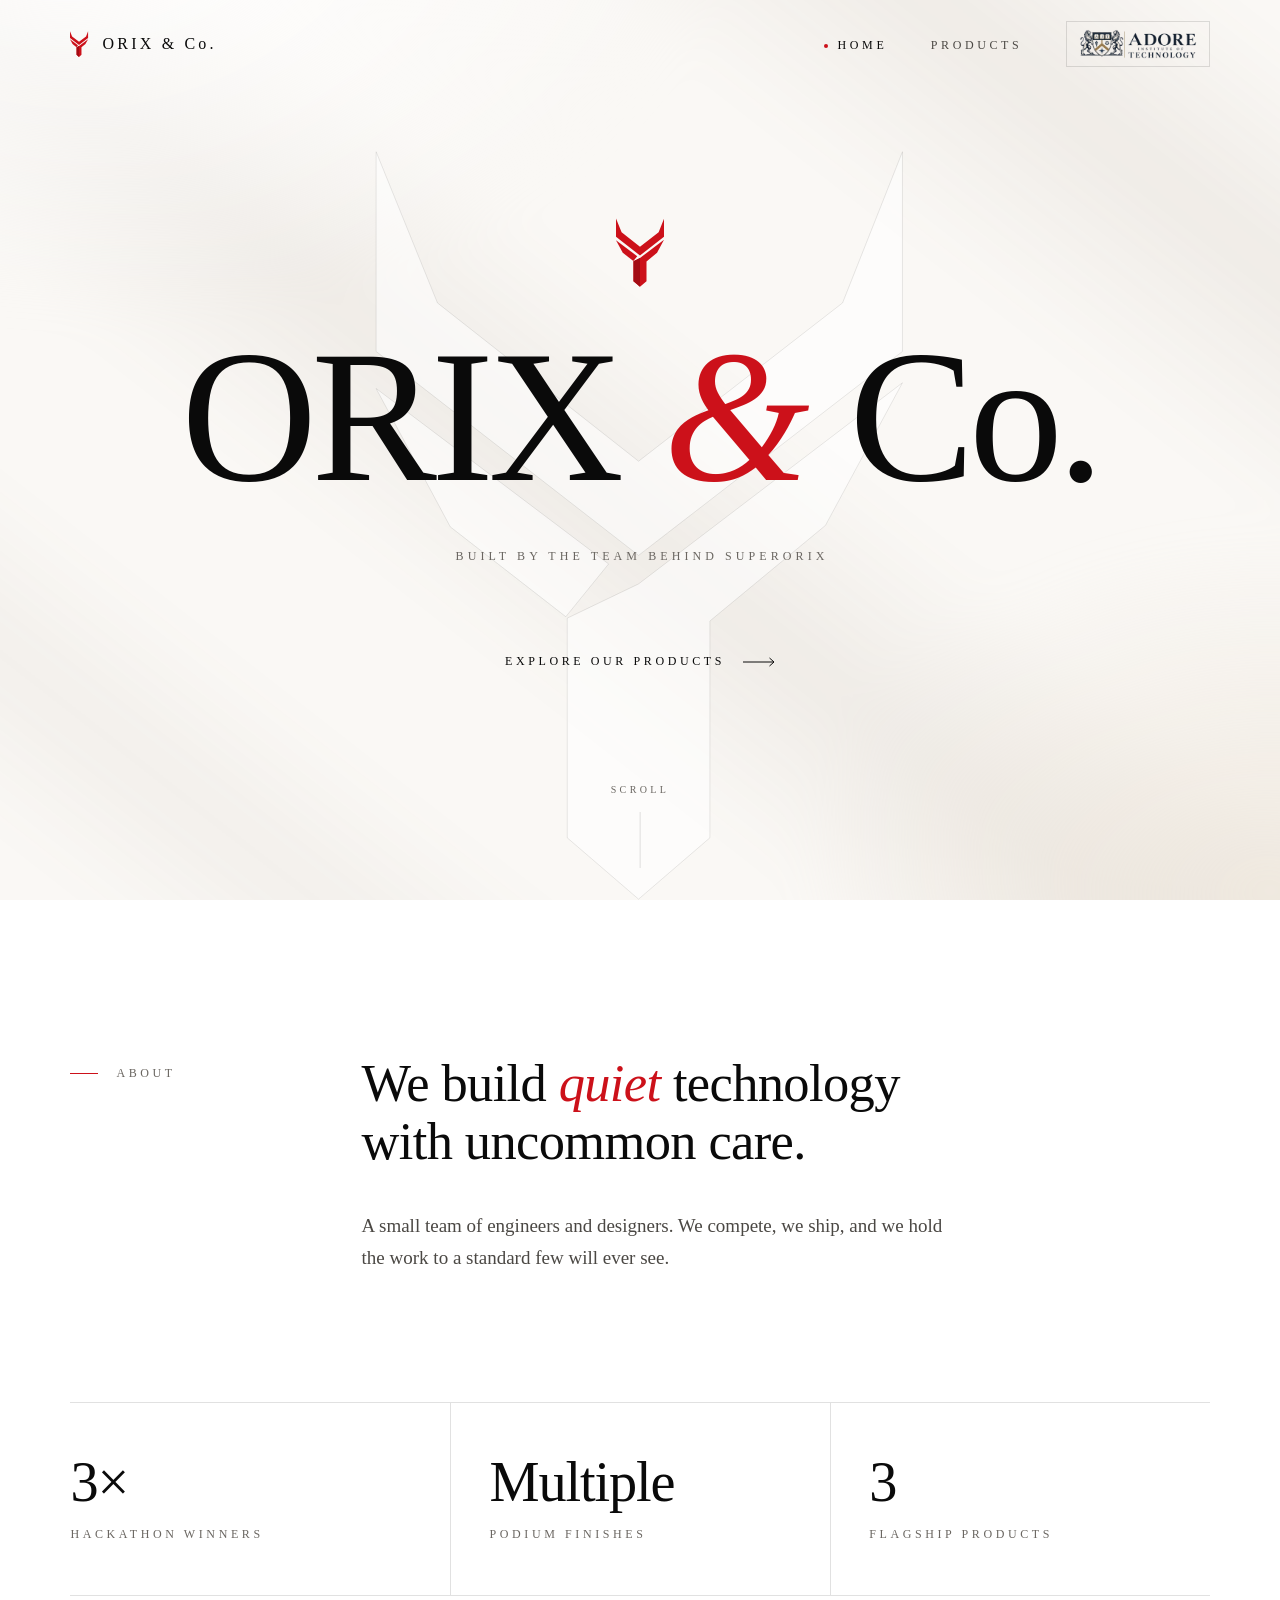
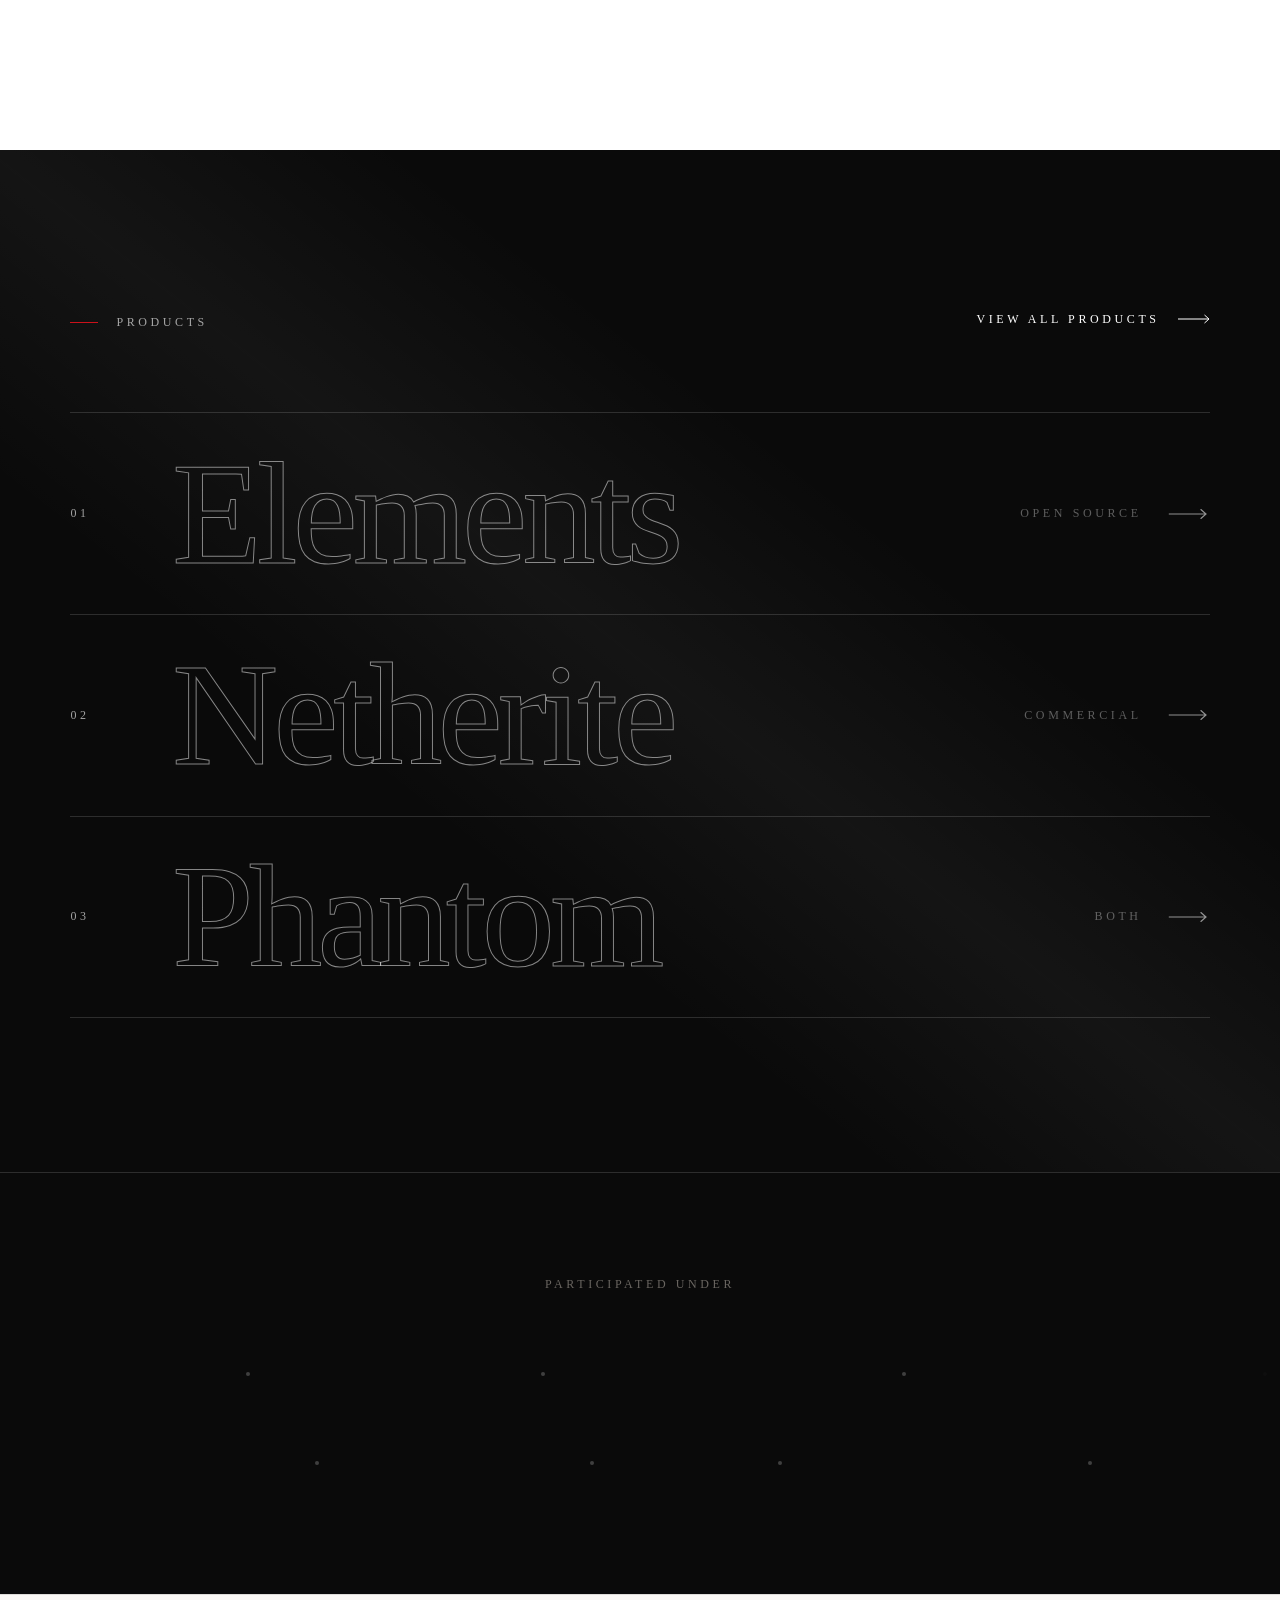
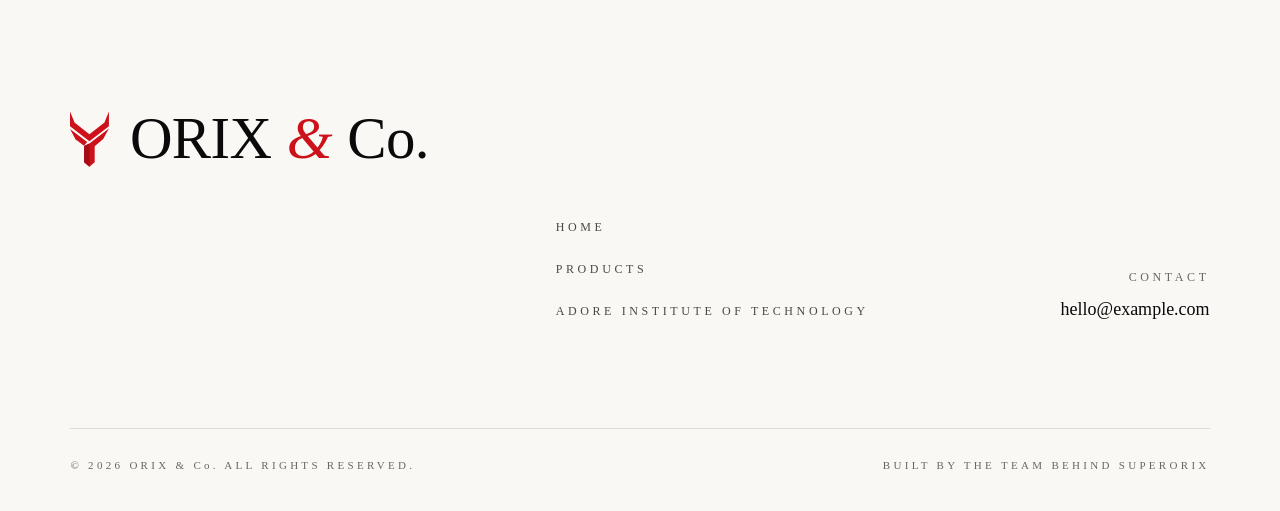
==== commit 75eef797: "Home: interactive product showcase and two-row 'Participated under' strip - Replace the home institu" ====
--- a/index.html
+++ b/index.html
@@ -95,23 +95,29 @@
       </div>
     </section>
 
-    <section class="section section--ivory teaser" aria-labelledby="teaser-title">
+    <section class="showcase" aria-labelledby="showcase-title">
       <div class="container">
-        <h2 class="eyebrow eyebrow--rule" id="teaser-title" data-c="home.institute.label" data-reveal>The Institute</h2>
-        <a class="logo-button" href="institute.html" data-href="home.institute.href" data-reveal style="--d:120ms">
-          <img class="inst-logo" src="assets/institute/adore-logo-1600.webp" srcset="assets/institute/adore-logo-640.webp 640w, assets/institute/adore-logo-1600.webp 1600w" sizes="(max-width: 860px) 90vw, 880px" alt="Adore Institute of Technology" data-alt="INSTITUTE_NAME" width="1600" height="408" decoding="async" loading="lazy">
-          <span class="cta"><span class="cta__text" data-c="home.institute.cta">Enter the Institute</span><svg class="arrow" viewBox="0 0 32 10" aria-hidden="true" focusable="false"><path d="M0 5h31M26.5 1 31 5l-4.5 4"/></svg></span>
-        </a>
+        <div class="showcase__head">
+          <h2 class="eyebrow eyebrow--rule" id="showcase-title" data-c="home.showcase.label" data-reveal>Products</h2>
+          <a class="cta cta--light" href="products.html" data-href="home.showcase.href" data-reveal style="--d:120ms">
+            <span class="cta__text" data-c="home.showcase.cta">View all products</span>
+            <svg class="arrow" viewBox="0 0 32 10" aria-hidden="true" focusable="false"><path d="M0 5h31M26.5 1 31 5l-4.5 4"/></svg>
+          </a>
+        </div>
+        <ol class="showcase__list" data-showcase data-render="showcase">
+          <li><a class="showcase__row" href="products.html#elements"><span class="showcase__name">Elements</span></a></li>
+          <li><a class="showcase__row" href="products.html#netherite"><span class="showcase__name">Netherite</span></a></li>
+          <li><a class="showcase__row" href="products.html#phantom"><span class="showcase__name">Phantom</span></a></li>
+        </ol>
       </div>
+      <div class="showcase__preview" data-showcase-preview aria-hidden="true"></div>
     </section>
 
     <section class="band" aria-labelledby="partners-title">
       <div class="band__label">
-        <h2 class="eyebrow" id="partners-title" data-c="home.partners.label">In good company</h2>
+        <h2 class="eyebrow" id="partners-title" data-c="home.partners.label">Participated under</h2>
       </div>
-      <div class="marquee" data-marquee>
-        <div class="marquee__track"></div>
-      </div>
+      <div class="marquees" data-marquees></div>
     </section>
   </main>
 
--- a/style.css
+++ b/style.css
@@ -576,6 +576,7 @@
 }
 
 /* ---------- Marquee ---------- */
+.showcase + .band { border-top: 1px solid var(--hair-dark); }
 .band {
   padding-block: clamp(72px, 8vw, 120px);
   background: var(--ink);
@@ -604,6 +605,8 @@
 .marquee:hover .marquee__track,
 .marquee:focus-within .marquee__track { animation-play-state: paused; }
 
+.marquees { display: grid; gap: clamp(20px, 2.6vw, 36px); }
+.marquee--reverse.is-running .marquee__track { animation-direction: reverse; }
 .marquee__group { display: flex; flex: none; }
 .marquee__item {
   display: flex;
@@ -655,7 +658,7 @@
 }
 
 /* ---------- Products ---------- */
-.product { border-top: 1px solid var(--hair); padding-block: var(--section); }
+.product { border-top: 1px solid var(--hair); padding-block: var(--section); scroll-margin-top: 40px; }
 .product:last-child { border-bottom: 1px solid var(--hair); }
 .product__grid { align-items: center; row-gap: 48px; }
 .product__visual { grid-column: 1 / span 7; grid-row: 1; }
@@ -1097,30 +1100,118 @@
 }
 .footer__bottom .eyebrow { font-size: 11px; }
 
-/* ---------- Home: institute teaser ---------- */
-.teaser .eyebrow { margin-bottom: clamp(40px, 5vw, 64px); }
-.logo-button {
-  display: flex;
-  flex-direction: column;
-  align-items: center;
-  gap: clamp(32px, 4vw, 52px);
-  padding: clamp(40px, 6vw, 96px) clamp(20px, 5vw, 80px);
-  border: 1px solid var(--hair);
+/* ---------- Home: product showcase (the hook) ---------- */
+.showcase {
+  position: relative;
+  padding-block: var(--section);
+  background: var(--ink);
+  color: var(--on-dark);
+  overflow: hidden;
+}
+.showcase::before {
+  /* a slow sweep of light across the band, at the logo's diagonal */
+  content: "";
+  position: absolute;
+  inset: -40% -20%;
+  pointer-events: none;
+  background: linear-gradient(218deg, transparent 40%, rgba(255, 255, 255, 0.045) 50%, transparent 60%);
+  animation: sweep 14s var(--ease-soft) infinite alternate;
+}
+@keyframes sweep {
+  from { transform: translateX(-18%); }
+  to { transform: translateX(18%); }
+}
+.showcase .eyebrow { color: var(--on-dark-mute); }
+.showcase__head {
+  position: relative;
+  display: flex;
+  align-items: baseline;
+  justify-content: space-between;
+  gap: 24px;
+  margin-bottom: clamp(40px, 6vw, 88px);
+}
+.cta--light { color: var(--on-dark); }
+
+.showcase__list { position: relative; border-bottom: 1px solid var(--hair-dark); }
+.showcase__row {
+  position: relative;
+  display: grid;
+  grid-template-columns: 4em 1fr auto;
+  align-items: center;
+  gap: var(--col-gap);
+  padding-block: clamp(14px, 2.2vw, 30px);
+  border-top: 1px solid var(--hair-dark);
   text-decoration: none;
-  color: var(--ink);
-  transition: border-color 0.6s var(--ease-soft), background-color 0.6s var(--ease-soft);
-}
-.logo-button .inst-logo {
-  width: min(760px, 100%);
-  transition: transform 1.2s var(--ease);
-}
-.logo-button:hover,
-.logo-button:focus-visible { border-color: var(--hair-strong); background: rgba(255, 255, 255, 0.5); }
-.logo-button:hover .inst-logo { transform: scale(1.015); }
-.logo-button:hover .cta__text,
-.logo-button:focus-visible .cta__text { background-size: 100% 1px; }
-.logo-button:hover .arrow,
-.logo-button:focus-visible .arrow { transform: translateX(8px); color: var(--red); }
+  color: var(--on-dark);
+  outline-offset: -1px;
+}
+.showcase__name {
+  font-size: clamp(3.2rem, 11.5vw, 11rem);
+  line-height: 0.98;
+  letter-spacing: -0.035em;
+  white-space: nowrap;
+  /* outlined type that fills with white on hover */
+  color: transparent;
+  -webkit-text-stroke: 1px rgba(255, 255, 255, 0.5);
+  background: linear-gradient(90deg, var(--white) 50%, transparent 50%) 100% 0 / 200% 100% no-repeat;
+  -webkit-background-clip: text;
+  background-clip: text;
+  transition: background-position 1s var(--ease), transform 1s var(--ease), -webkit-text-stroke-color 0.6s;
+}
+.showcase__meta {
+  display: flex;
+  align-items: center;
+  gap: 24px;
+  opacity: 0.55;
+  transition: opacity 0.6s var(--ease-soft);
+}
+.showcase__go { display: inline-flex; color: var(--on-dark); }
+.showcase__go .arrow { width: 44px; height: 12px; }
+
+.showcase__row:hover .showcase__name,
+.showcase__row:focus-visible .showcase__name {
+  background-position: 0 0;
+  -webkit-text-stroke-color: var(--white);
+  transform: translateX(clamp(8px, 1.4vw, 24px));
+}
+.showcase__row:hover .showcase__meta,
+.showcase__row:focus-visible .showcase__meta { opacity: 1; }
+.showcase__row:hover .arrow,
+.showcase__row:focus-visible .arrow { color: var(--red); transform: translateX(10px); }
+.showcase__row:hover .showcase__num,
+.showcase__row:focus-visible .showcase__num { color: var(--red); }
+/* dim the other rows while one is hovered */
+.showcase__list.is-hovering .showcase__row:not(:hover) .showcase__name { -webkit-text-stroke-color: rgba(255, 255, 255, 0.22); }
+
+.showcase__preview {
+  position: fixed;
+  left: 0;
+  top: 0;
+  z-index: 30;
+  width: clamp(260px, 26vw, 420px);
+  aspect-ratio: 16 / 10;
+  margin: calc(clamp(260px, 26vw, 420px) * -0.3125) 0 0 calc(clamp(260px, 26vw, 420px) * -0.5);
+  pointer-events: none;
+  opacity: 0;
+  will-change: transform;
+}
+.showcase__preview.is-visible { opacity: 1; }
+.showcase__frame {
+  position: absolute;
+  inset: 0;
+  aspect-ratio: auto;
+  border-radius: 18px;
+  box-shadow: 0 0 0 1px rgba(255, 255, 255, 0.12), 0 40px 80px -30px rgba(0, 0, 0, 0.8);
+  clip-path: inset(50% 50% 50% 50% round 18px);
+  transition: clip-path 0.9s var(--ease);
+}
+.showcase__frame.is-active { clip-path: inset(0 0 0 0 round 18px); }
+.showcase__frame img { width: 100%; height: 100%; object-fit: cover; display: block; }
+
+@media (hover: none), (pointer: coarse) {
+  .showcase__preview { display: none; }
+  .showcase__name { color: var(--white); -webkit-text-stroke: 0; background: none; }
+}
 
 /* ---------- Institute page: navy & gold from its crest ---------- */
 body[data-page="institute"] main {
@@ -1201,6 +1292,11 @@
   .stat + .stat { border-left: 0; }
 
   .form__row { grid-template-columns: 1fr; }
+
+  .showcase__row { grid-template-columns: 2.6em 1fr auto; }
+  .showcase__meta .eyebrow { display: none; }
+  .showcase__go .arrow { width: 32px; }
+  .showcase__head { flex-direction: column; gap: 20px; }
 
   .product__meta > div { grid-template-columns: 1fr; gap: 6px; }
 
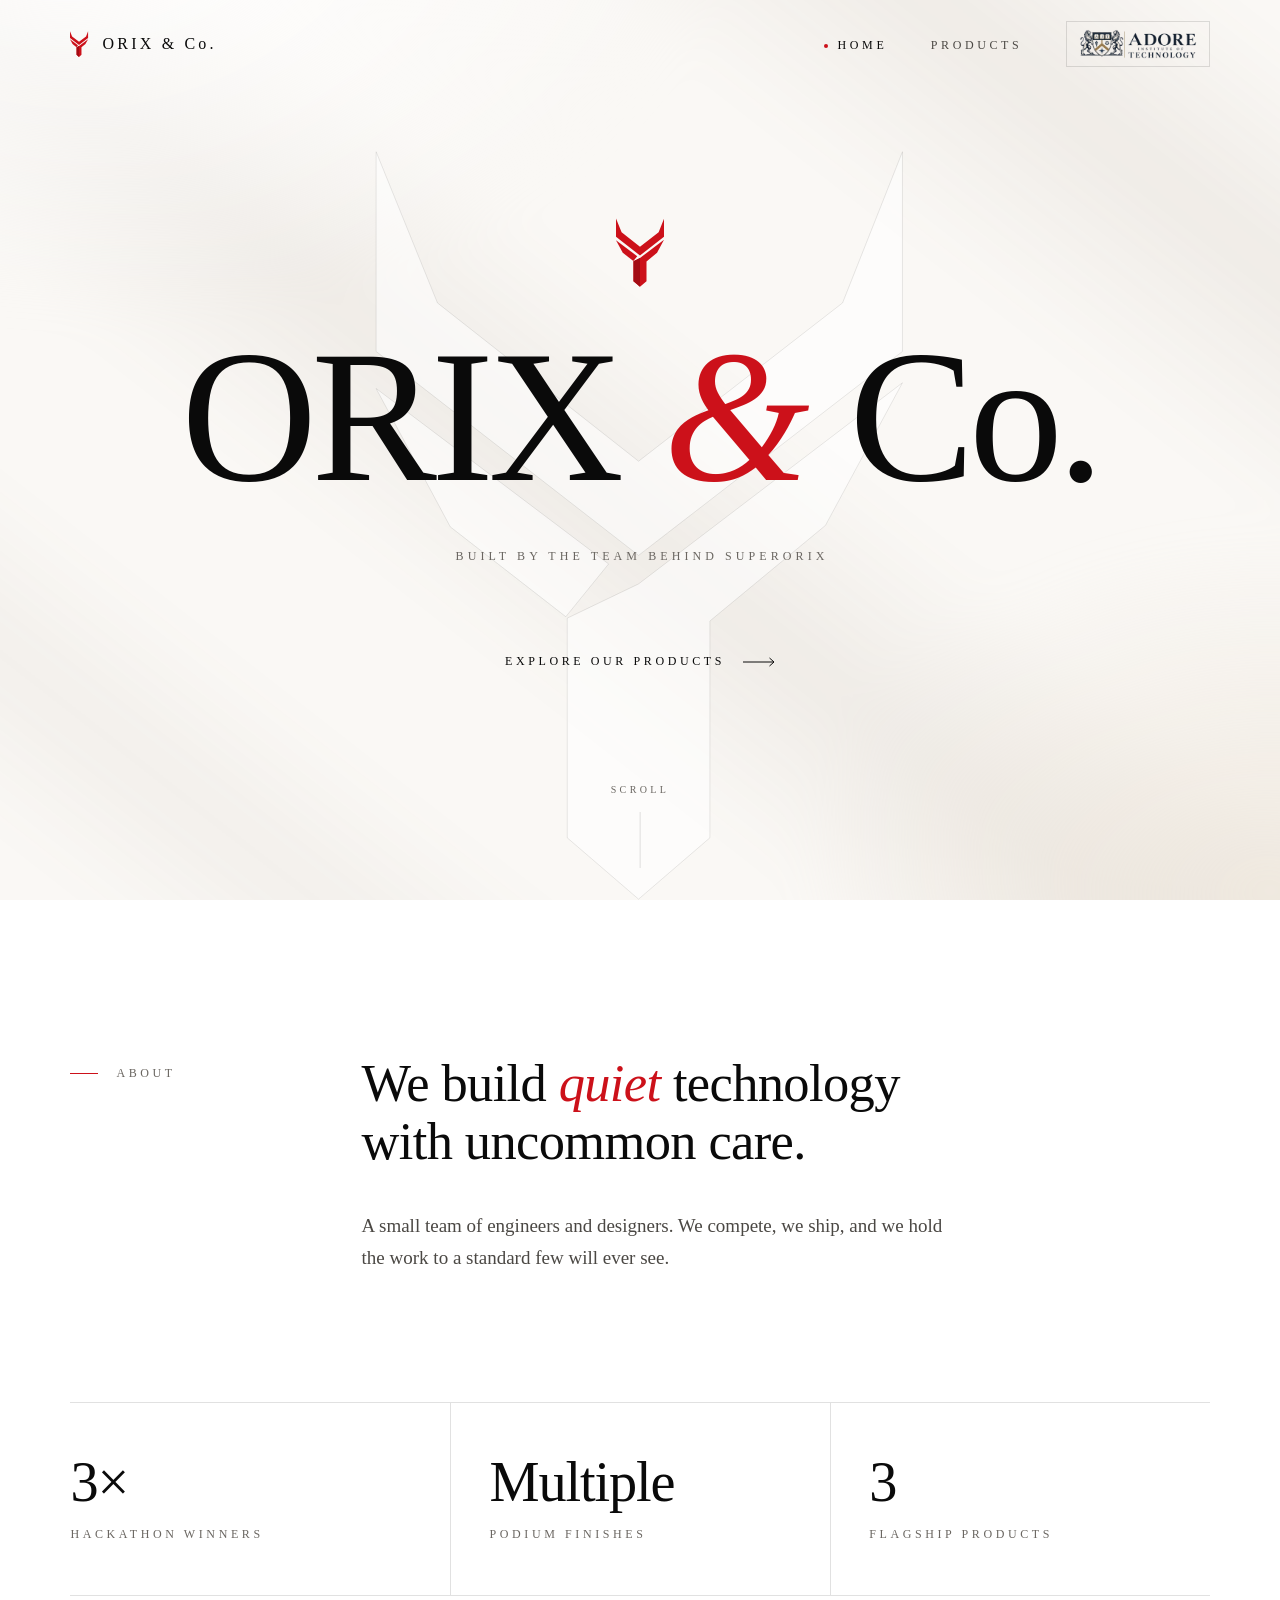
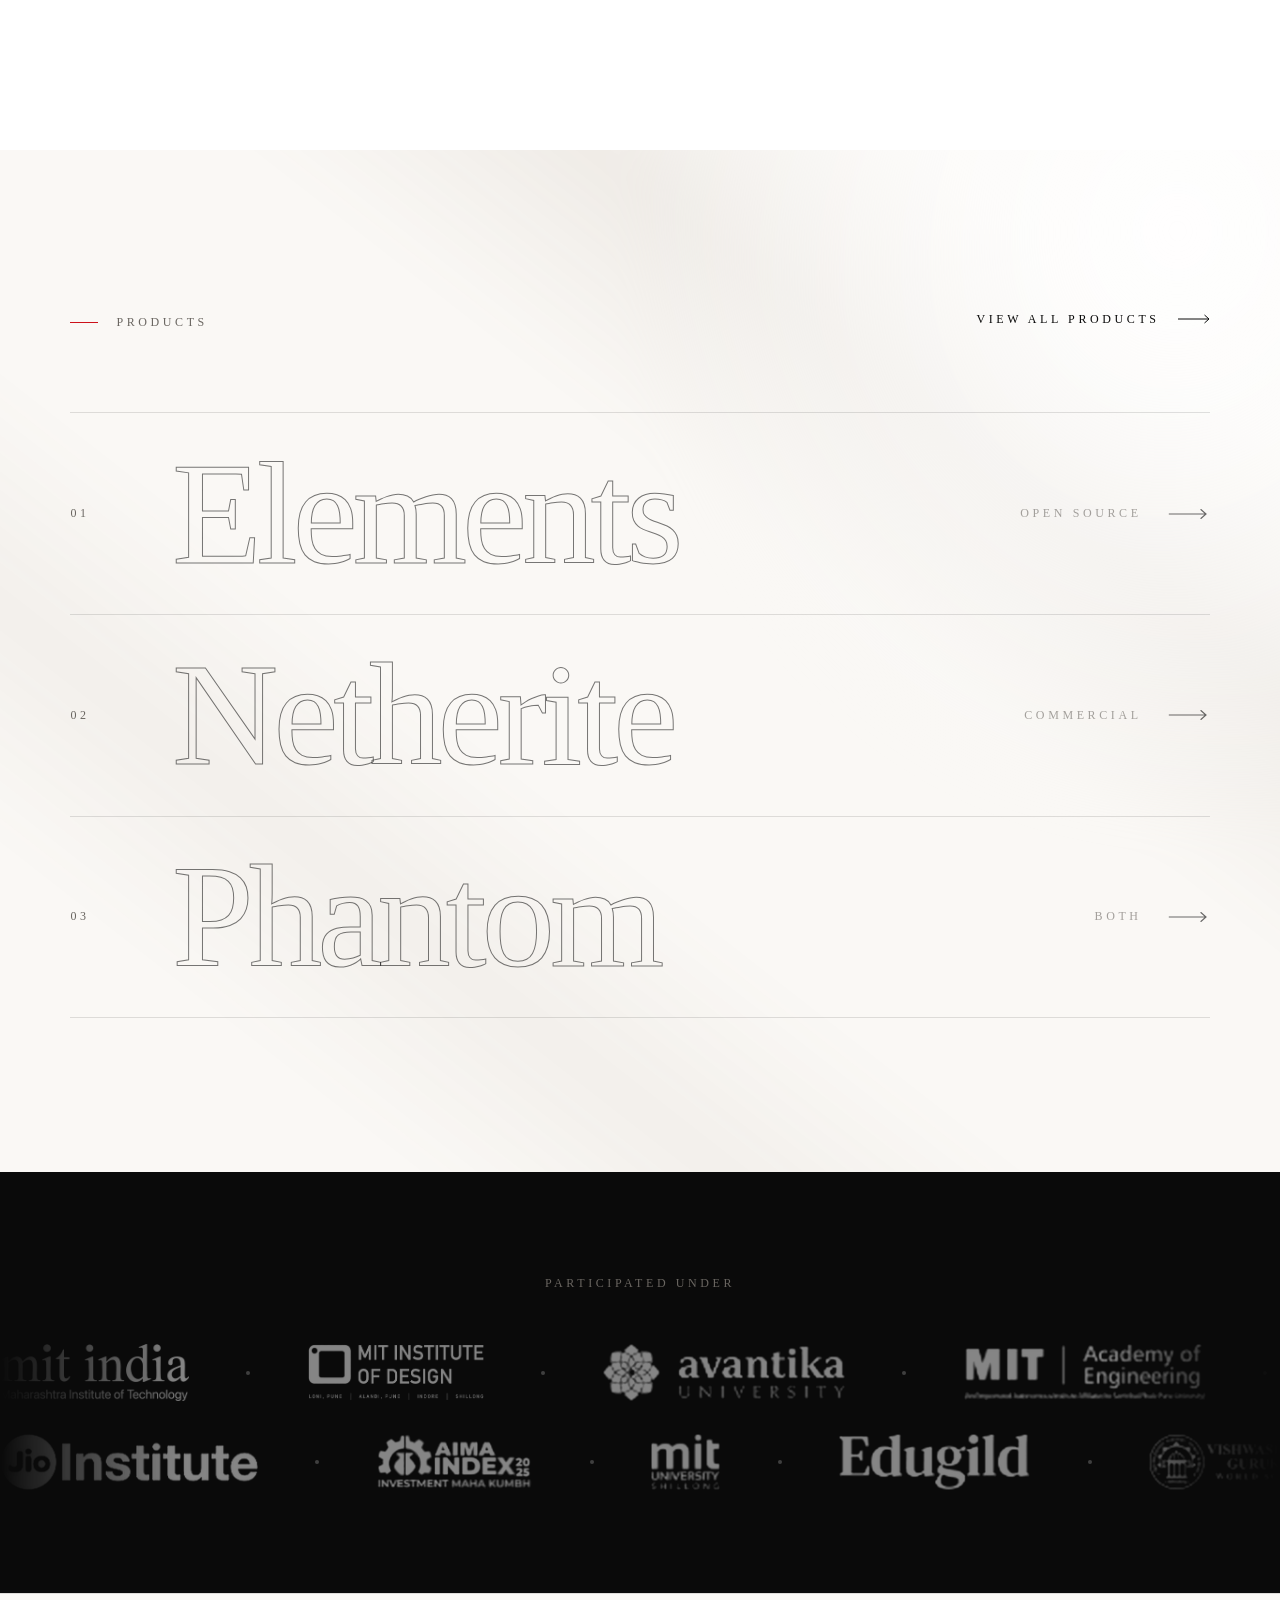
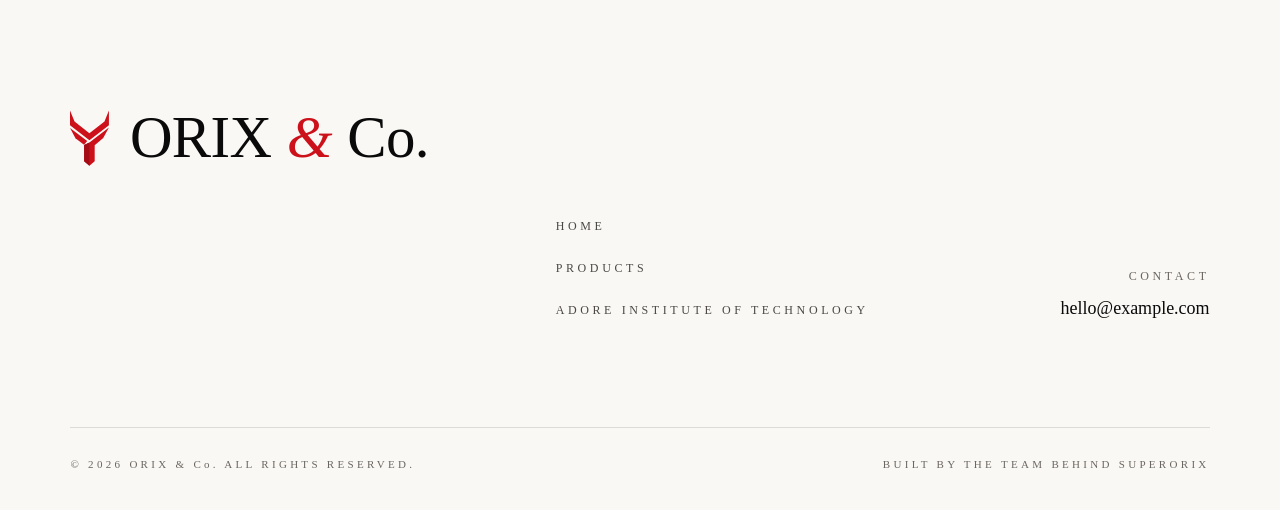
==== commit 6e1073bb: "Home showcase: warm ivory background with soft diagonal light Replaces the flat black background, wh" ====
--- a/index.html
+++ b/index.html
@@ -99,7 +99,7 @@
       <div class="container">
         <div class="showcase__head">
           <h2 class="eyebrow eyebrow--rule" id="showcase-title" data-c="home.showcase.label" data-reveal>Products</h2>
-          <a class="cta cta--light" href="products.html" data-href="home.showcase.href" data-reveal style="--d:120ms">
+          <a class="cta" href="products.html" data-href="home.showcase.href" data-reveal style="--d:120ms">
             <span class="cta__text" data-c="home.showcase.cta">View all products</span>
             <svg class="arrow" viewBox="0 0 32 10" aria-hidden="true" focusable="false"><path d="M0 5h31M26.5 1 31 5l-4.5 4"/></svg>
           </a>
--- a/style.css
+++ b/style.css
@@ -576,7 +576,6 @@
 }
 
 /* ---------- Marquee ---------- */
-.showcase + .band { border-top: 1px solid var(--hair-dark); }
 .band {
   padding-block: clamp(72px, 8vw, 120px);
   background: var(--ink);
@@ -1103,25 +1102,26 @@
 /* ---------- Home: product showcase (the hook) ---------- */
 .showcase {
   position: relative;
+  isolation: isolate;
   padding-block: var(--section);
-  background: var(--ink);
-  color: var(--on-dark);
+  background: var(--ivory);
+  color: var(--ink);
   overflow: hidden;
 }
 .showcase::before {
-  /* a slow sweep of light across the band, at the logo's diagonal */
+  /* the hero's soft diagonal light, at the logo's angle */
   content: "";
   position: absolute;
-  inset: -40% -20%;
+  inset: -20% -10%;
+  z-index: -1;
   pointer-events: none;
-  background: linear-gradient(218deg, transparent 40%, rgba(255, 255, 255, 0.045) 50%, transparent 60%);
-  animation: sweep 14s var(--ease-soft) infinite alternate;
-}
-@keyframes sweep {
-  from { transform: translateX(-18%); }
-  to { transform: translateX(18%); }
-}
-.showcase .eyebrow { color: var(--on-dark-mute); }
+  background:
+    radial-gradient(50% 60% at 85% 20%, rgba(255, 255, 255, 0.9), transparent 70%),
+    linear-gradient(218deg,
+      transparent 22%, var(--shade) 32%, transparent 42%,
+      transparent 58%, rgba(110, 88, 64, 0.05) 67%, transparent 76%);
+  filter: blur(18px);
+}
 .showcase__head {
   position: relative;
   display: flex;
@@ -1130,9 +1130,8 @@
   gap: 24px;
   margin-bottom: clamp(40px, 6vw, 88px);
 }
-.cta--light { color: var(--on-dark); }
-
-.showcase__list { position: relative; border-bottom: 1px solid var(--hair-dark); }
+
+.showcase__list { position: relative; border-bottom: 1px solid var(--hair); }
 .showcase__row {
   position: relative;
   display: grid;
@@ -1140,9 +1139,9 @@
   align-items: center;
   gap: var(--col-gap);
   padding-block: clamp(14px, 2.2vw, 30px);
-  border-top: 1px solid var(--hair-dark);
+  border-top: 1px solid var(--hair);
   text-decoration: none;
-  color: var(--on-dark);
+  color: var(--ink);
   outline-offset: -1px;
 }
 .showcase__name {
@@ -1152,8 +1151,8 @@
   white-space: nowrap;
   /* outlined type that fills with white on hover */
   color: transparent;
-  -webkit-text-stroke: 1px rgba(255, 255, 255, 0.5);
-  background: linear-gradient(90deg, var(--white) 50%, transparent 50%) 100% 0 / 200% 100% no-repeat;
+  -webkit-text-stroke: 1px rgba(10, 10, 10, 0.55);
+  background: linear-gradient(90deg, var(--ink) 50%, transparent 50%) 100% 0 / 200% 100% no-repeat;
   -webkit-background-clip: text;
   background-clip: text;
   transition: background-position 1s var(--ease), transform 1s var(--ease), -webkit-text-stroke-color 0.6s;
@@ -1162,16 +1161,16 @@
   display: flex;
   align-items: center;
   gap: 24px;
-  opacity: 0.55;
+  opacity: 0.6;
   transition: opacity 0.6s var(--ease-soft);
 }
-.showcase__go { display: inline-flex; color: var(--on-dark); }
+.showcase__go { display: inline-flex; color: var(--ink); }
 .showcase__go .arrow { width: 44px; height: 12px; }
 
 .showcase__row:hover .showcase__name,
 .showcase__row:focus-visible .showcase__name {
   background-position: 0 0;
-  -webkit-text-stroke-color: var(--white);
+  -webkit-text-stroke-color: var(--ink);
   transform: translateX(clamp(8px, 1.4vw, 24px));
 }
 .showcase__row:hover .showcase__meta,
@@ -1181,7 +1180,7 @@
 .showcase__row:hover .showcase__num,
 .showcase__row:focus-visible .showcase__num { color: var(--red); }
 /* dim the other rows while one is hovered */
-.showcase__list.is-hovering .showcase__row:not(:hover) .showcase__name { -webkit-text-stroke-color: rgba(255, 255, 255, 0.22); }
+.showcase__list.is-hovering .showcase__row:not(:hover) .showcase__name { -webkit-text-stroke-color: rgba(10, 10, 10, 0.16); }
 
 .showcase__preview {
   position: fixed;
@@ -1201,7 +1200,7 @@
   inset: 0;
   aspect-ratio: auto;
   border-radius: 18px;
-  box-shadow: 0 0 0 1px rgba(255, 255, 255, 0.12), 0 40px 80px -30px rgba(0, 0, 0, 0.8);
+  box-shadow: 0 0 0 1px var(--hair), 0 40px 80px -30px rgba(10, 10, 10, 0.45);
   clip-path: inset(50% 50% 50% 50% round 18px);
   transition: clip-path 0.9s var(--ease);
 }
@@ -1210,7 +1209,7 @@
 
 @media (hover: none), (pointer: coarse) {
   .showcase__preview { display: none; }
-  .showcase__name { color: var(--white); -webkit-text-stroke: 0; background: none; }
+  .showcase__name { color: var(--ink); -webkit-text-stroke: 0; background: none; }
 }
 
 /* ---------- Institute page: navy & gold from its crest ---------- */
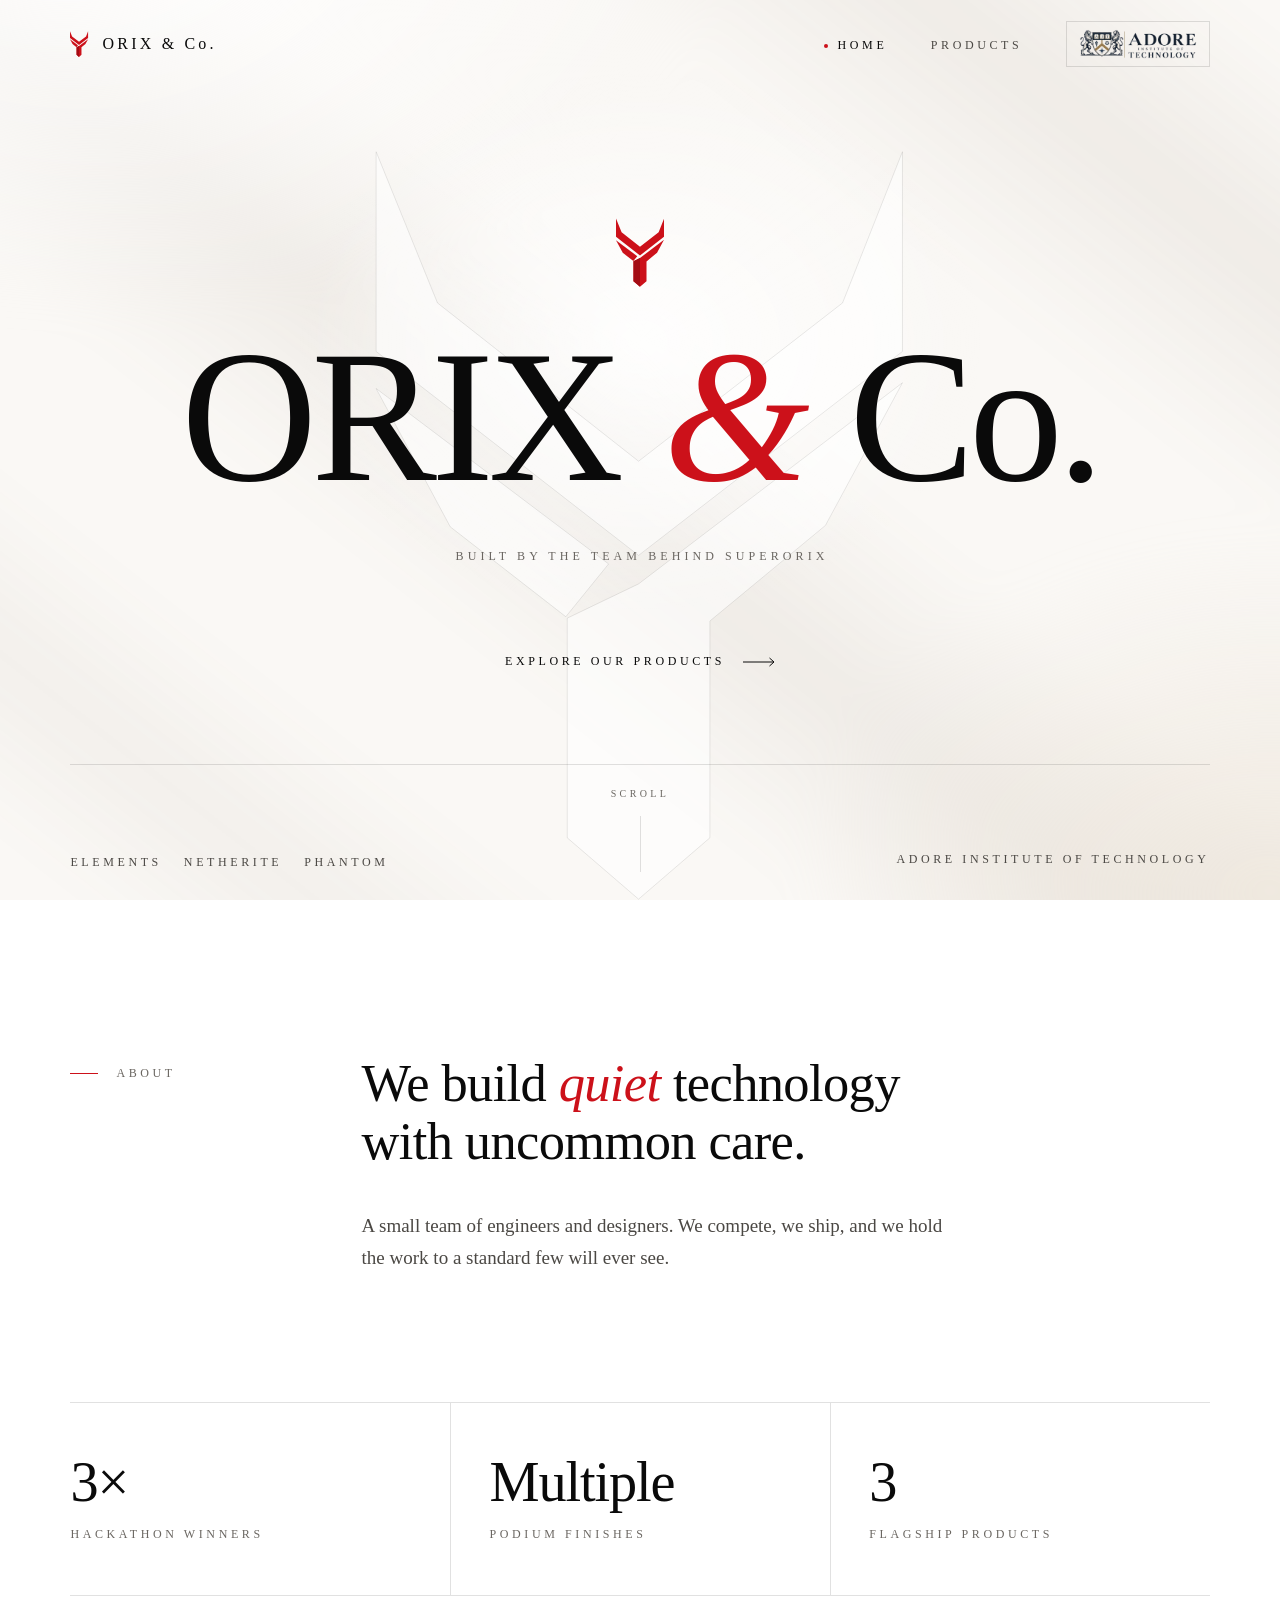
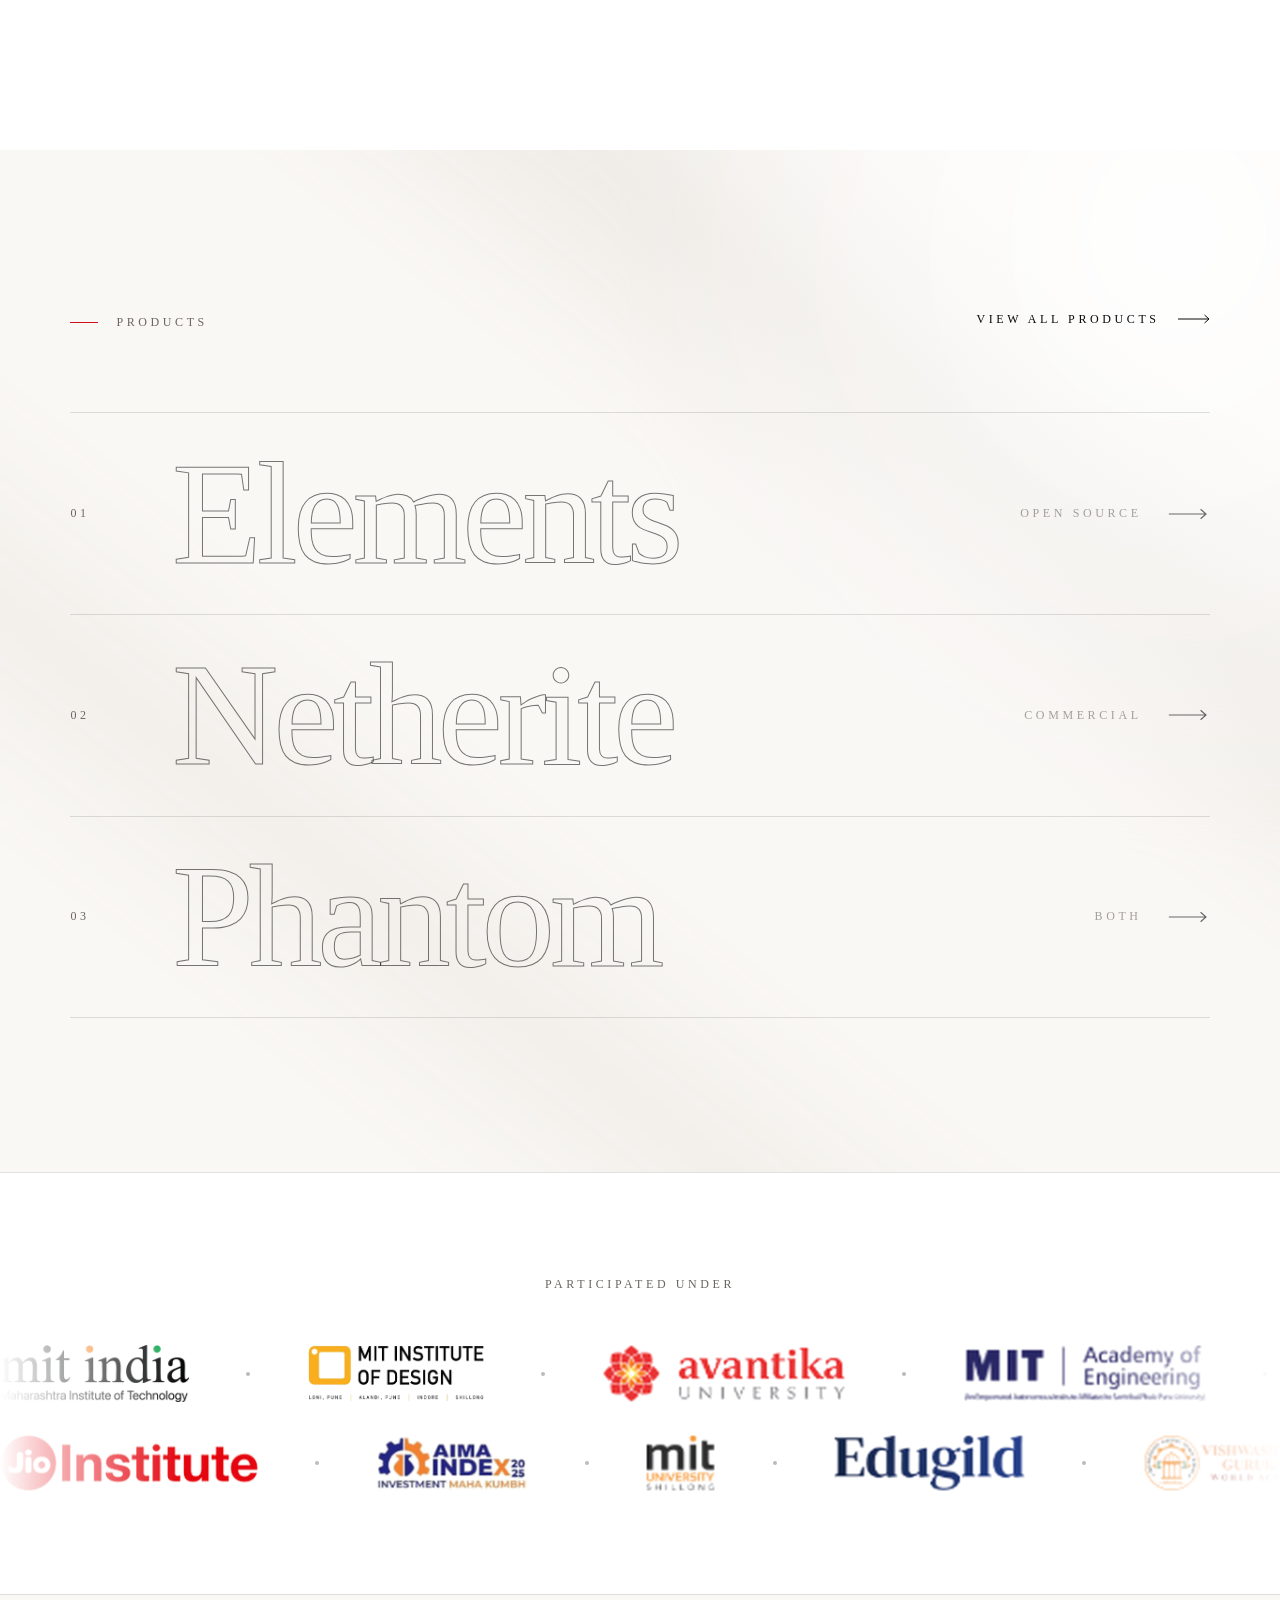
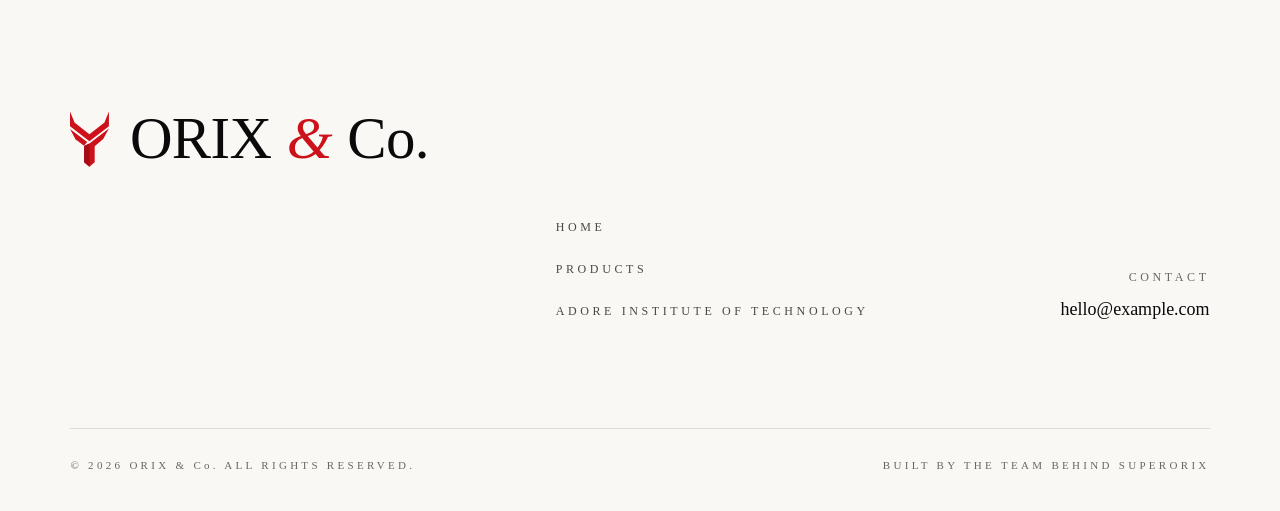
==== commit db34c52e: "Mascot cursor, full-colour partner logos, hero refinements - Showcase: the mascot (traced to SVG) re" ====
--- a/index.html
+++ b/index.html
@@ -58,12 +58,13 @@
   </div>
 
   <main id="main">
-    <section class="hero" aria-labelledby="hero-title">
+    <section class="hero hero--home" aria-labelledby="hero-title" data-spot>
       <div class="hero__light" data-parallax="0.18" aria-hidden="true"></div>
+      <div class="hero__spot" aria-hidden="true"></div>
       <svg class="hero__trace" viewBox="0 0 370 530" aria-hidden="true" focusable="false"><path class="trace-fill" d="M0 4 43 110 184 221 327 110 369 4V144L184 287 0 144Z"/><path d="M0 4 43 110 184 221 327 110 369 4V144L184 287 0 144Z"/><path class="trace-fill" d="M0 170 163 293 133 330 52 267Z"/><path d="M0 170 163 293 133 330 52 267Z"/><path class="trace-fill" d="M369 166 315 266 234 333V485L184 528 134 485V331L184 307Z"/><path d="M369 166 315 266 234 333V485L184 528 134 485V331L184 307Z"/></svg>
       <div class="hero__content">
         <div data-reveal><svg class="hero__mark" viewBox="0 0 370 530" aria-hidden="true" focusable="false"><path fill="#CC111A" d="M0 4 43 110 184 221 327 110 369 4V144L184 287 0 144Z"/><path fill="#CC111A" d="M0 170 163 293 133 330 52 267Z"/><path fill="#CC111A" d="M369 166 315 266 234 333V485L184 528 134 485V331L184 307Z"/><path fill="#A30C14" d="M134 331 184 307V528L134 485Z"/></svg></div>
-        <h1 class="hero__title" id="hero-title" data-c="home.hero.title" data-amp data-reveal>ORIX <span class="amp">&amp;</span> Co.</h1>
+        <h1 class="hero__title" id="hero-title" data-c="home.hero.title" data-amp data-split>ORIX <span class="amp">&amp;</span> Co.</h1>
         <p class="hero__sub eyebrow" data-c="home.hero.sub" data-reveal style="--d:200ms">Built by the team behind SuperOrix</p>
         <div class="hero__cta" data-reveal style="--d:400ms">
           <a class="cta" href="products.html" data-href="home.hero.ctaHref">
@@ -72,9 +73,17 @@
           </a>
         </div>
       </div>
-      <div class="scroll-cue" aria-hidden="true">
-        <span data-c="home.hero.scroll">Scroll</span>
-        <span class="scroll-cue__line"></span>
+      <div class="hero__bar" data-reveal style="--d:700ms">
+        <ul class="hero__products eyebrow" data-render="hero-products" aria-label="Products">
+          <li><a class="link" href="products.html#elements">Elements</a></li>
+          <li><a class="link" href="products.html#netherite">Netherite</a></li>
+          <li><a class="link" href="products.html#phantom">Phantom</a></li>
+        </ul>
+        <div class="scroll-cue" aria-hidden="true">
+          <span data-c="home.hero.scroll">Scroll</span>
+          <span class="scroll-cue__line"></span>
+        </div>
+        <a class="hero__side eyebrow link" href="institute.html" data-href="home.hero.sideLink.href" data-c="home.hero.sideLink.label">Adore Institute of Technology</a>
       </div>
     </section>
 
@@ -110,8 +119,16 @@
           <li><a class="showcase__row" href="products.html#phantom"><span class="showcase__name">Phantom</span></a></li>
         </ol>
       </div>
-      <div class="showcase__preview" data-showcase-preview aria-hidden="true"></div>
     </section>
+    <div class="mascot-cursor" data-mascot aria-hidden="true">
+      <svg viewBox="440 358 350 518" focusable="false"><g fill="#DC2528" fill-rule="evenodd">
+    <path d="M447 365 513 430V451L614 515 715 451V430L782 365V473L614 573 447 473Z"/>
+    <path d="M447 503 614 601 782 503V665H752V705H692L686 714 614 767 542 714 536 705H478V665H447ZM518 620V665H553V620ZM677 620V665H712V620Z"/>
+    <path d="M527 733 614 795 703 733 738 810V870H698V833H678V870H646V833H585V870H553V833H532V870H492V810Z"/>
+  </g>
+        <g class="mascot-cursor__lids" fill="#DC2528"><rect x="518" y="620" width="35" height="45"/><rect x="677" y="620" width="35" height="45"/></g>
+      </svg>
+    </div>
 
     <section class="band" aria-labelledby="partners-title">
       <div class="band__label">
--- a/style.css
+++ b/style.css
@@ -475,6 +475,44 @@
 }
 .hero--inst .hero__sub { margin-top: clamp(32px, 4vw, 56px); }
 
+/* Home hero refinements */
+.hero__spot {
+  position: absolute;
+  inset: 0;
+  z-index: -1;
+  pointer-events: none;
+  background: radial-gradient(38vmax 30vmax at var(--mx, 50%) var(--my, 38%), rgba(255, 255, 255, 0.85), transparent 70%);
+  transition: background-position 0.3s;
+}
+.hero__title.is-split .char {
+  display: inline-block;
+  opacity: 0;
+  transform: translate3d(0, 0.32em, 0);
+  animation: char-rise 1.6s var(--ease) forwards;
+  animation-delay: calc(var(--i) * 70ms + 250ms);
+}
+@keyframes char-rise {
+  to { opacity: 1; transform: none; }
+}
+.hero__bar {
+  position: absolute;
+  left: var(--gutter);
+  right: var(--gutter);
+  bottom: 28px;
+  display: grid;
+  grid-template-columns: 1fr auto 1fr;
+  align-items: end;
+  gap: 24px;
+  padding-top: 20px;
+  border-top: 1px solid var(--hair);
+}
+.hero__products { display: flex; gap: 22px; justify-self: start; }
+.hero__products a { color: var(--ink-soft); }
+.hero__products a:hover { color: var(--ink); }
+.hero__side { justify-self: end; color: var(--ink-soft); }
+.hero__side:hover { color: var(--ink); }
+.hero__bar .scroll-cue { margin-right: 0; }
+
 .hero__mark {
   display: block;
   width: auto;
@@ -512,10 +550,6 @@
 .hero__cta { margin-top: clamp(48px, 6vw, 80px); }
 
 .scroll-cue {
-  position: absolute;
-  left: 50%;
-  bottom: 32px;
-  transform: translateX(-50%);
   display: flex;
   flex-direction: column;
   align-items: center;
@@ -578,8 +612,9 @@
 /* ---------- Marquee ---------- */
 .band {
   padding-block: clamp(72px, 8vw, 120px);
-  background: var(--ink);
-  color: var(--on-dark);
+  background: var(--white);
+  color: var(--ink);
+  border-top: 1px solid var(--hair);
   overflow: hidden;
 }
 .band__label {
@@ -617,7 +652,7 @@
   width: 4px;
   height: 4px;
   border-radius: 50%;
-  background: rgba(255, 255, 255, 0.22);
+  background: var(--hair-strong);
   margin-inline: clamp(32px, 4.5vw, 72px);
 }
 .marquee__name {
@@ -632,10 +667,9 @@
   display: block;
   width: auto;
   height: clamp(40px, 4.4vw, 60px);
-  opacity: 0.5;
-  transition: opacity 0.6s var(--ease-soft);
-}
-.marquee__item:hover .marquee__logo { opacity: 1; }
+  transition: transform 0.8s var(--ease);
+}
+.marquee__item:hover .marquee__logo { transform: scale(1.06); }
 
 .marquee.is-static {
   -webkit-mask-image: none;
@@ -1182,33 +1216,39 @@
 /* dim the other rows while one is hovered */
 .showcase__list.is-hovering .showcase__row:not(:hover) .showcase__name { -webkit-text-stroke-color: rgba(10, 10, 10, 0.16); }
 
-.showcase__preview {
+/* The mascot replaces the cursor over the showcase (fine pointers only, set by script). */
+.showcase.has-mascot,
+.showcase.has-mascot * { cursor: none; }
+.mascot-cursor {
   position: fixed;
   left: 0;
   top: 0;
-  z-index: 30;
-  width: clamp(260px, 26vw, 420px);
-  aspect-ratio: 16 / 10;
-  margin: calc(clamp(260px, 26vw, 420px) * -0.3125) 0 0 calc(clamp(260px, 26vw, 420px) * -0.5);
+  z-index: 60;
+  width: 28px;
+  height: auto;
+  margin: -22px 0 0 -14px;   /* hotspot: centre of the mascot's face */
   pointer-events: none;
   opacity: 0;
+  transform-origin: 50% 74%;
+  transition: opacity 0.35s var(--ease-soft);
   will-change: transform;
 }
-.showcase__preview.is-visible { opacity: 1; }
-.showcase__frame {
-  position: absolute;
-  inset: 0;
-  aspect-ratio: auto;
-  border-radius: 18px;
-  box-shadow: 0 0 0 1px var(--hair), 0 40px 80px -30px rgba(10, 10, 10, 0.45);
-  clip-path: inset(50% 50% 50% 50% round 18px);
-  transition: clip-path 0.9s var(--ease);
-}
-.showcase__frame.is-active { clip-path: inset(0 0 0 0 round 18px); }
-.showcase__frame img { width: 100%; height: 100%; object-fit: cover; display: block; }
+.mascot-cursor svg { display: block; width: 100%; height: auto; overflow: visible; filter: drop-shadow(0 3px 4px rgba(220, 37, 40, 0.25)); }
+.mascot-cursor.is-on { opacity: 1; }
+.mascot-cursor__lids rect {
+  transform-box: fill-box;
+  transform-origin: 50% 0;
+  transform: scaleY(0);
+  animation: blink-lids 4.2s infinite;
+}
+@keyframes blink-lids {
+  0%, 92%, 100% { transform: scaleY(0); }
+  95% { transform: scaleY(1); }
+}
+.mascot-cursor.is-hot .mascot-cursor__lids rect { animation-duration: 1.6s; }
 
 @media (hover: none), (pointer: coarse) {
-  .showcase__preview { display: none; }
+  .mascot-cursor { display: none; }
   .showcase__name { color: var(--ink); -webkit-text-stroke: 0; background: none; }
 }
 
@@ -1304,6 +1344,9 @@
   .footer__bottom { flex-direction: column; }
 
   .hero__sub { font-size: 11px; letter-spacing: 0.26em; margin-right: -0.26em; }
+  .hero__bar { grid-template-columns: 1fr; justify-items: center; border-top: 0; }
+  .hero__products,
+  .hero__side { display: none; }
   .hero--intro .hero__trace { right: -60px; height: 58%; }
 }
 
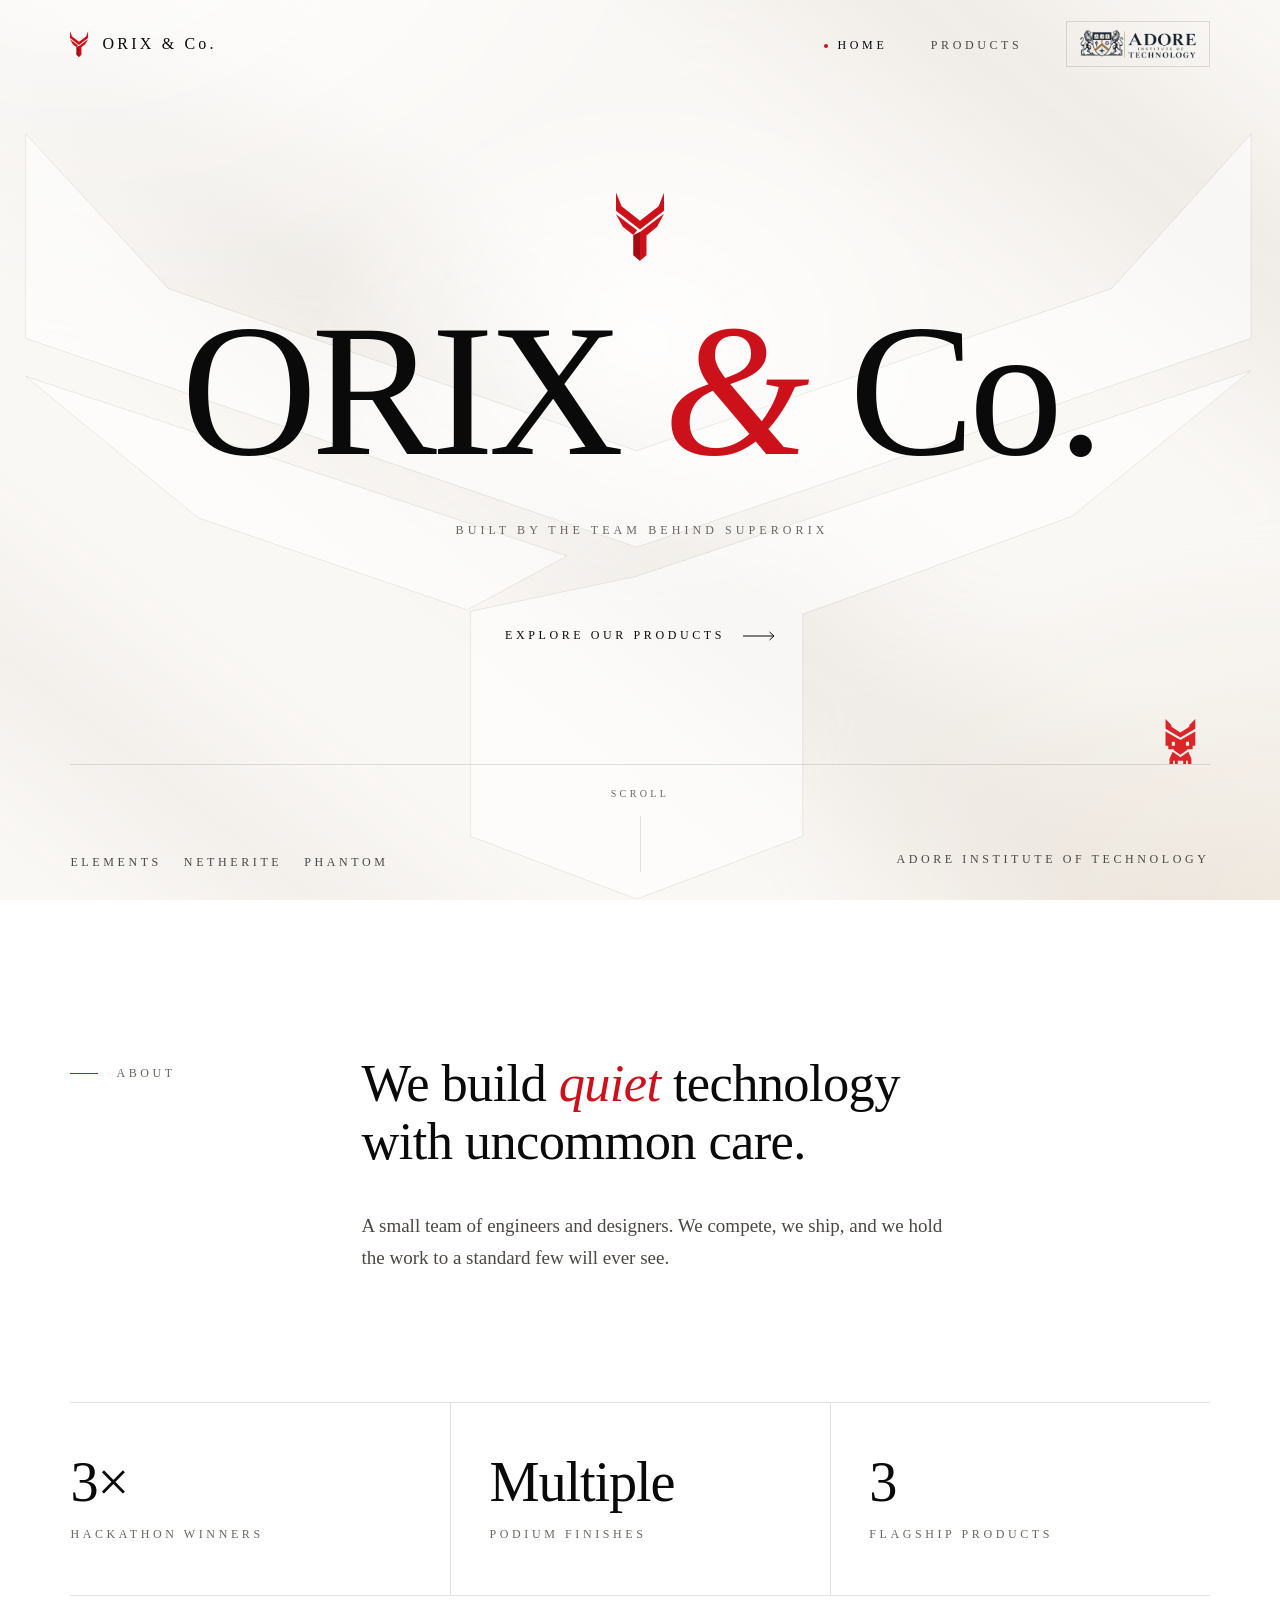
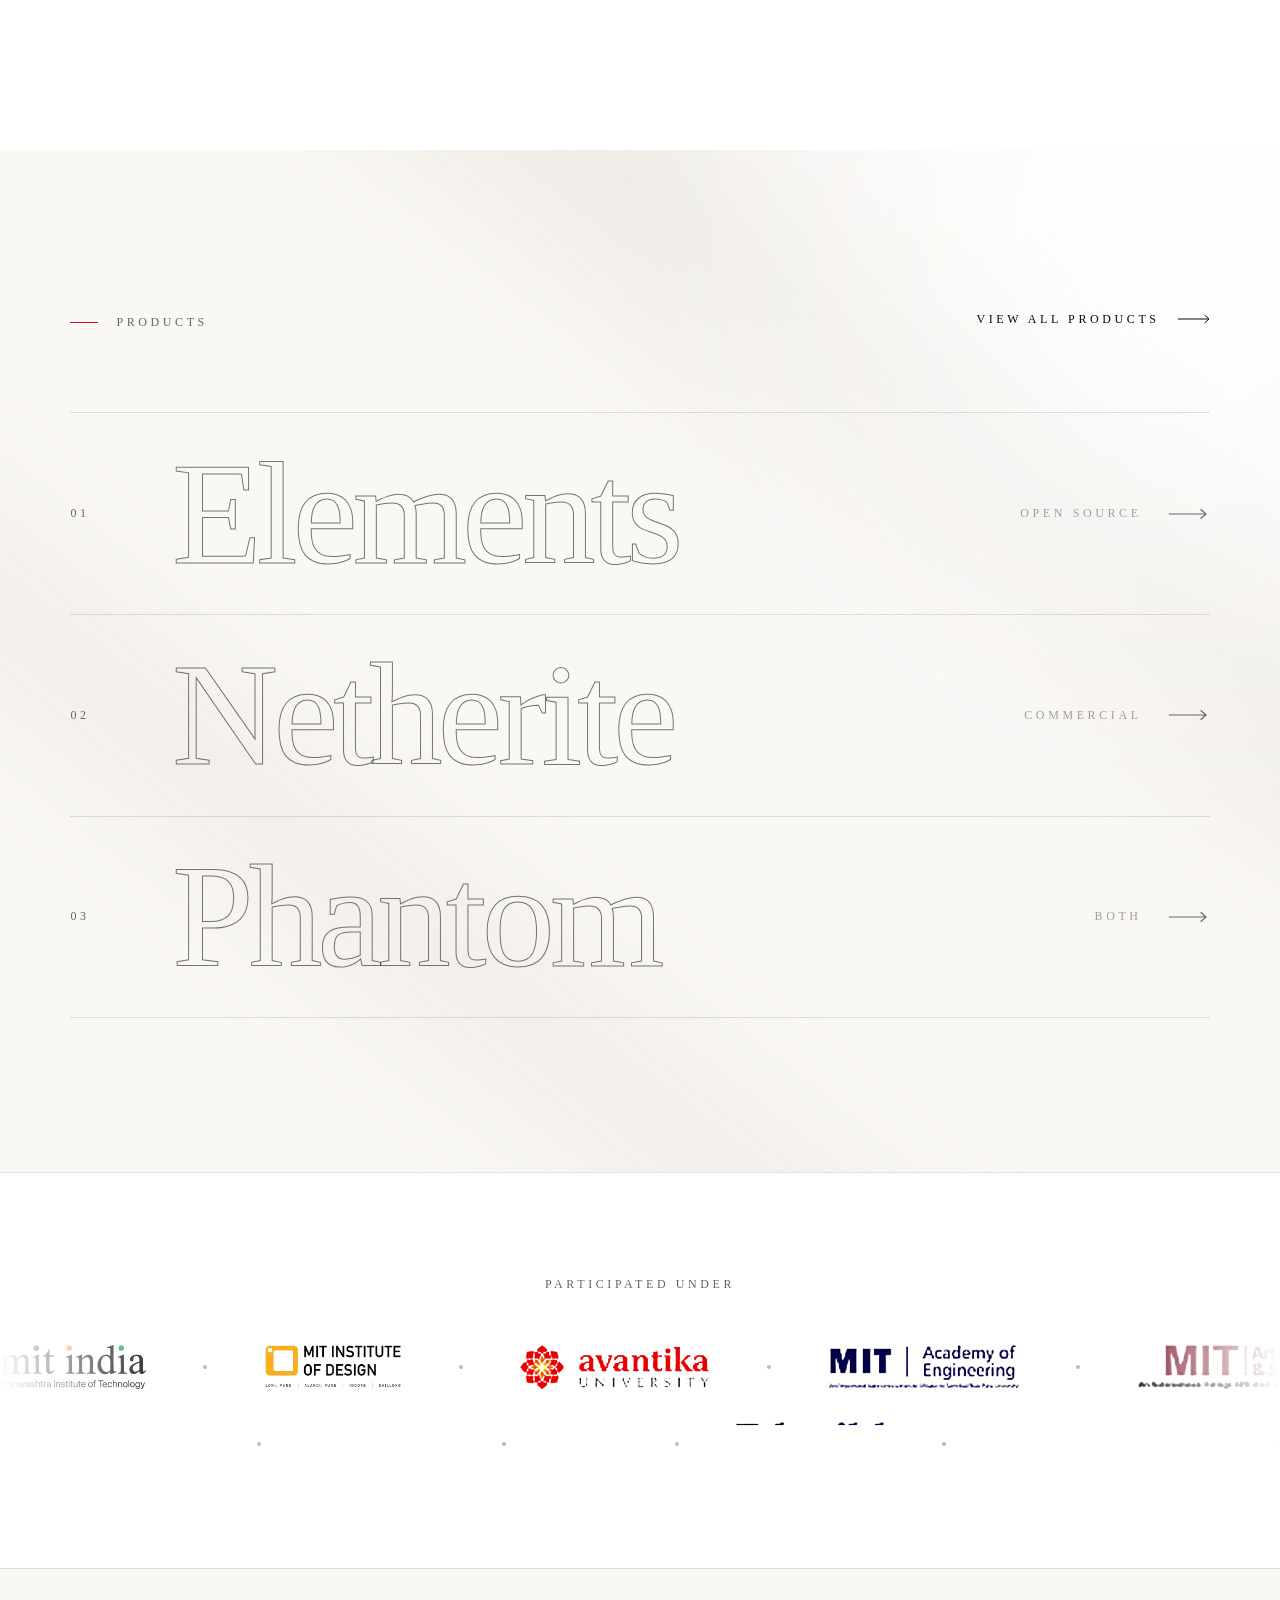
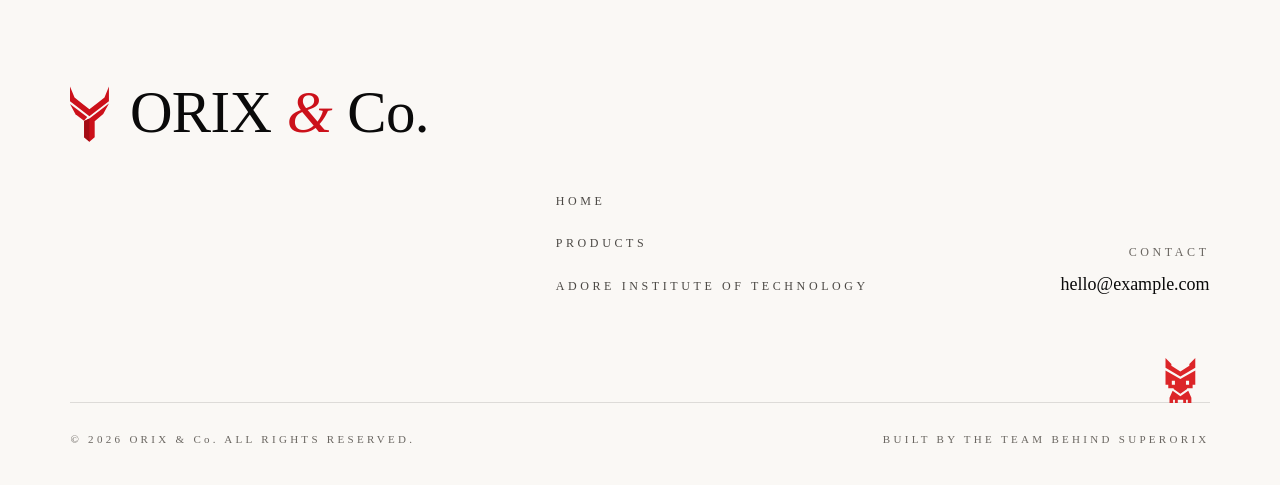
==== commit 45acc254: "Waving mascot across the site, sharper partner logos, wider hero watermark - Mascot blinks and waves" ====
--- a/index.html
+++ b/index.html
@@ -54,14 +54,14 @@
       <li><a href="institute.html" data-aria="{institute}" aria-label="Adore Institute of Technology"><span class="mobile-menu__num">03</span><img class="inst-logo" src="assets/institute/adore-logo-640.webp" alt="" width="640" height="163" decoding="async"></a></li>
       </ul>
     </nav>
-    <p class="mobile-menu__foot"><a class="link" href="mailto:hello@example.com" data-email>hello@example.com</a></p>
+    <p class="mobile-menu__foot"><a class="link" href="mailto:hello@example.com" data-email>hello@example.com</a><div class="mascot-hi mascot-hi--menu" aria-hidden="true"><svg viewBox="430 330 450 546" focusable="false"><g fill="#DC2528" fill-rule="evenodd"><path d="M447 365 513 430V451L614 515 715 451V430L782 365V473L614 573 447 473Z"/><path d="M447 503 614 601 782 503V665H752V705H692L686 714 614 767 542 714 536 705H478V665H447ZM518 620V665H553V620ZM677 620V665H712V620Z"/><path d="M527 733 614 795 703 733 738 810V870H698V833H678V870H646V833H585V870H553V833H532V870H492V810Z"/></g><g class="mascot-hi__arm" fill="#DC2528"><rect x="724" y="752" width="110" height="32"/><rect x="800" y="606" width="34" height="178"/><rect x="792" y="560" width="50" height="50"/><rect x="792" y="532" width="12" height="32"/><rect x="811" y="524" width="12" height="40"/><rect x="830" y="532" width="12" height="32"/><rect x="774" y="578" width="22" height="16"/></g><g class="mascot-hi__lids" fill="#DC2528"><rect x="518" y="620" width="35" height="45"/><rect x="677" y="620" width="35" height="45"/></g></svg><span class="mascot-hi__bubble">hi</span></div></p>
   </div>
 
   <main id="main">
     <section class="hero hero--home" aria-labelledby="hero-title" data-spot>
       <div class="hero__light" data-parallax="0.18" aria-hidden="true"></div>
       <div class="hero__spot" aria-hidden="true"></div>
-      <svg class="hero__trace" viewBox="0 0 370 530" aria-hidden="true" focusable="false"><path class="trace-fill" d="M0 4 43 110 184 221 327 110 369 4V144L184 287 0 144Z"/><path d="M0 4 43 110 184 221 327 110 369 4V144L184 287 0 144Z"/><path class="trace-fill" d="M0 170 163 293 133 330 52 267Z"/><path d="M0 170 163 293 133 330 52 267Z"/><path class="trace-fill" d="M369 166 315 266 234 333V485L184 528 134 485V331L184 307Z"/><path d="M369 166 315 266 234 333V485L184 528 134 485V331L184 307Z"/></svg>
+      <svg class="hero__trace hero__trace--wide" viewBox="0 0 370 530" preserveAspectRatio="none" aria-hidden="true" focusable="false"><path class="trace-fill" d="M0 4 43 110 184 221 327 110 369 4V144L184 287 0 144Z"/><path d="M0 4 43 110 184 221 327 110 369 4V144L184 287 0 144Z"/><path class="trace-fill" d="M0 170 163 293 133 330 52 267Z"/><path d="M0 170 163 293 133 330 52 267Z"/><path class="trace-fill" d="M369 166 315 266 234 333V485L184 528 134 485V331L184 307Z"/><path d="M369 166 315 266 234 333V485L184 528 134 485V331L184 307Z"/></svg>
       <div class="hero__content">
         <div data-reveal><svg class="hero__mark" viewBox="0 0 370 530" aria-hidden="true" focusable="false"><path fill="#CC111A" d="M0 4 43 110 184 221 327 110 369 4V144L184 287 0 144Z"/><path fill="#CC111A" d="M0 170 163 293 133 330 52 267Z"/><path fill="#CC111A" d="M369 166 315 266 234 333V485L184 528 134 485V331L184 307Z"/><path fill="#A30C14" d="M134 331 184 307V528L134 485Z"/></svg></div>
         <h1 class="hero__title" id="hero-title" data-c="home.hero.title" data-amp data-split>ORIX <span class="amp">&amp;</span> Co.</h1>
@@ -83,6 +83,7 @@
           <span data-c="home.hero.scroll">Scroll</span>
           <span class="scroll-cue__line"></span>
         </div>
+        <div class="mascot-hi mascot-hi--bar" aria-hidden="true"><svg viewBox="430 330 450 546" focusable="false"><g fill="#DC2528" fill-rule="evenodd"><path d="M447 365 513 430V451L614 515 715 451V430L782 365V473L614 573 447 473Z"/><path d="M447 503 614 601 782 503V665H752V705H692L686 714 614 767 542 714 536 705H478V665H447ZM518 620V665H553V620ZM677 620V665H712V620Z"/><path d="M527 733 614 795 703 733 738 810V870H698V833H678V870H646V833H585V870H553V833H532V870H492V810Z"/></g><g class="mascot-hi__arm" fill="#DC2528"><rect x="724" y="752" width="110" height="32"/><rect x="800" y="606" width="34" height="178"/><rect x="792" y="560" width="50" height="50"/><rect x="792" y="532" width="12" height="32"/><rect x="811" y="524" width="12" height="40"/><rect x="830" y="532" width="12" height="32"/><rect x="774" y="578" width="22" height="16"/></g><g class="mascot-hi__lids" fill="#DC2528"><rect x="518" y="620" width="35" height="45"/><rect x="677" y="620" width="35" height="45"/></g></svg><span class="mascot-hi__bubble">hi</span></div>
         <a class="hero__side eyebrow link" href="institute.html" data-href="home.hero.sideLink.href" data-c="home.hero.sideLink.label">Adore Institute of Technology</a>
       </div>
     </section>
@@ -155,6 +156,7 @@
         </p>
       </div>
       <div class="footer__bottom">
+        <div class="mascot-hi mascot-hi--footer" aria-hidden="true"><svg viewBox="430 330 450 546" focusable="false"><g fill="#DC2528" fill-rule="evenodd"><path d="M447 365 513 430V451L614 515 715 451V430L782 365V473L614 573 447 473Z"/><path d="M447 503 614 601 782 503V665H752V705H692L686 714 614 767 542 714 536 705H478V665H447ZM518 620V665H553V620ZM677 620V665H712V620Z"/><path d="M527 733 614 795 703 733 738 810V870H698V833H678V870H646V833H585V870H553V833H532V870H492V810Z"/></g><g class="mascot-hi__arm" fill="#DC2528"><rect x="724" y="752" width="110" height="32"/><rect x="800" y="606" width="34" height="178"/><rect x="792" y="560" width="50" height="50"/><rect x="792" y="532" width="12" height="32"/><rect x="811" y="524" width="12" height="40"/><rect x="830" y="532" width="12" height="32"/><rect x="774" y="578" width="22" height="16"/></g><g class="mascot-hi__lids" fill="#DC2528"><rect x="518" y="620" width="35" height="45"/><rect x="677" y="620" width="35" height="45"/></g></svg><span class="mascot-hi__bubble">hi</span></div>
         <p class="eyebrow">&copy; <span data-year>2026</span> <span data-brand>ORIX &amp; Co.</span> <span data-c="footer.rights">All rights reserved.</span></p>
         <p class="eyebrow" data-c="TAGLINE">Built by the team behind SuperOrix</p>
       </div>
--- a/style.css
+++ b/style.css
@@ -461,6 +461,11 @@
   fill: rgba(255, 255, 255, 0.55);
   stroke: none;
 }
+.hero__trace--wide {
+  width: min(1500px, 96vw);
+  height: min(86%, 820px);
+}
+.hero__trace--wide path { stroke: rgba(10, 10, 10, 0.07); }
 .hero--intro .hero__trace {
   left: auto;
   right: var(--gutter);
@@ -494,11 +499,15 @@
 @keyframes char-rise {
   to { opacity: 1; transform: none; }
 }
+.hero--home {
+  grid-template-rows: 1fr auto;
+  padding-bottom: 28px;
+}
 .hero__bar {
-  position: absolute;
-  left: var(--gutter);
-  right: var(--gutter);
-  bottom: 28px;
+  position: relative;
+  align-self: end;
+  width: 100%;
+  margin-top: 56px;
   display: grid;
   grid-template-columns: 1fr auto 1fr;
   align-items: end;
@@ -666,7 +675,7 @@
 .marquee__logo {
   display: block;
   width: auto;
-  height: clamp(40px, 4.4vw, 60px);
+  height: clamp(34px, 3.4vw, 50px);
   transition: transform 0.8s var(--ease);
 }
 .marquee__item:hover .marquee__logo { transform: scale(1.06); }
@@ -1263,6 +1272,127 @@
 body[data-page="institute"] .button:focus-visible { background: transparent; color: var(--band); }
 body[data-page="institute"] .button:hover .arrow { color: var(--red); }
 
+/* ---------- Mascot: blinks and waves hi ---------- */
+.mascot-hi {
+  position: relative;
+  display: inline-block;
+  width: var(--m, 44px);
+  line-height: 0;
+  vertical-align: bottom;
+}
+.mascot-hi[hidden] { display: none; }
+.mascot-hi svg {
+  display: block;
+  width: 100%;
+  height: auto;
+  overflow: visible;
+  transform-origin: 50% 100%;
+  animation: mascot-bob 6s var(--ease-soft) infinite;
+  animation-delay: var(--delay, 0s);
+}
+.mascot-hi__arm {
+  transform-box: fill-box;
+  transform-origin: 6% 95%;           /* the shoulder */
+  transform: rotate(120deg) scale(0.2);
+  opacity: 0;
+  animation: mascot-wave 6s var(--ease-soft) infinite;
+  animation-delay: var(--delay, 0s);
+}
+.mascot-hi__lids rect {
+  transform-box: fill-box;
+  transform-origin: 50% 0;
+  transform: scaleY(0);
+  animation: blink-lids 4.6s infinite;
+  animation-delay: calc(var(--delay, 0s) + 1.3s);
+}
+.mascot-hi__bubble {
+  position: absolute;
+  left: 92%;
+  bottom: 96%;
+  padding: 2px 9px 3px;
+  border: 1px solid var(--hair-strong);
+  border-radius: 999px 999px 999px 2px;
+  background: var(--white);
+  font-size: 13px;
+  line-height: 1.3;
+  font-style: italic;
+  color: var(--ink);
+  white-space: nowrap;
+  opacity: 0;
+  transform: translateY(4px) scale(0.9);
+  transform-origin: 0 100%;
+  animation: mascot-bubble 6s var(--ease-soft) infinite;
+  animation-delay: var(--delay, 0s);
+}
+@keyframes mascot-wave {
+  0%, 55% { transform: rotate(120deg) scale(0.2); opacity: 0; }
+  61% { transform: rotate(16deg); opacity: 1; }
+  66% { transform: rotate(-8deg); }
+  71% { transform: rotate(16deg); }
+  76% { transform: rotate(-8deg); }
+  82% { transform: rotate(10deg); opacity: 1; }
+  89%, 100% { transform: rotate(120deg) scale(0.2); opacity: 0; }
+}
+@keyframes mascot-wave-once {
+  0% { transform: rotate(120deg) scale(0.2); opacity: 0; }
+  14% { transform: rotate(16deg); opacity: 1; }
+  27% { transform: rotate(-8deg); }
+  40% { transform: rotate(16deg); }
+  53% { transform: rotate(-8deg); }
+  66% { transform: rotate(10deg); opacity: 1; }
+  82%, 100% { transform: rotate(120deg) scale(0.2); opacity: 0; }
+}
+@keyframes mascot-bubble-once {
+  0% { opacity: 0; transform: translateY(4px) scale(0.9); }
+  12%, 70% { opacity: 1; transform: none; }
+  85%, 100% { opacity: 0; transform: translateY(4px) scale(0.9); }
+}
+@keyframes mascot-bubble {
+  0%, 58% { opacity: 0; transform: translateY(4px) scale(0.9); }
+  63%, 84% { opacity: 1; transform: none; }
+  90%, 100% { opacity: 0; transform: translateY(4px) scale(0.9); }
+}
+@keyframes mascot-bob {
+  0%, 55%, 90%, 100% { transform: none; }
+  60% { transform: translateY(-6%); }
+  66% { transform: none; }
+}
+/* say hi straight away on hover, or when triggered by script */
+.mascot-hi:hover .mascot-hi__arm,
+.mascot-hi.is-waving .mascot-hi__arm { animation: mascot-wave-once 2.6s var(--ease-soft) 1 both; }
+.mascot-hi:hover .mascot-hi__bubble,
+.mascot-hi.is-waving .mascot-hi__bubble { animation: mascot-bubble-once 2.6s var(--ease-soft) 1 both; }
+
+/* placements */
+.mascot-hi--bar {
+  --m: 40px;
+  --delay: 1.6s;
+  position: absolute;
+  right: 6px;
+  bottom: 100%;   /* stands on the bar's hairline */
+}
+.footer__bottom { position: relative; }
+.mascot-hi--footer {
+  --m: 40px;
+  --delay: 0.4s;
+  position: absolute;
+  right: 6px;
+  bottom: 100%;
+}
+.mascot-hi--menu { --m: 30px; --delay: 0.8s; margin-left: 18px; }
+/* mascots on the right edge open their bubble to the left */
+.mascot-hi--bar .mascot-hi__bubble,
+.mascot-hi--footer .mascot-hi__bubble {
+  left: auto;
+  right: 70%;
+  border-radius: 999px 999px 2px 999px;
+  transform-origin: 100% 100%;
+}
+.mascot-hi--big { --m: clamp(96px, 12vw, 140px); margin-bottom: 8px; }
+.mascot-hi--big .mascot-hi__bubble { font-size: 16px; }
+.mascot-hi--form { --m: 38px; }
+.mobile-menu__foot { display: flex; align-items: flex-end; justify-content: space-between; }
+
 /* ---------- 404 ---------- */
 .notfound .hero__content > * + * { margin-top: 40px; }
 
@@ -1321,7 +1451,12 @@
   .footer__nav { grid-column: 1 / span 6; }
   .footer__contact { grid-column: 7 / span 6; }
 
-  .hero--intro .hero__trace { opacity: 0.6; }
+  .hero__trace--wide {
+  width: min(1500px, 96vw);
+  height: min(86%, 820px);
+}
+.hero__trace--wide path { stroke: rgba(10, 10, 10, 0.07); }
+.hero--intro .hero__trace { opacity: 0.6; }
 }
 
 @media (max-width: 600px) {
@@ -1347,7 +1482,12 @@
   .hero__bar { grid-template-columns: 1fr; justify-items: center; border-top: 0; }
   .hero__products,
   .hero__side { display: none; }
-  .hero--intro .hero__trace { right: -60px; height: 58%; }
+  .hero__trace--wide {
+  width: min(1500px, 96vw);
+  height: min(86%, 820px);
+}
+.hero__trace--wide path { stroke: rgba(10, 10, 10, 0.07); }
+.hero--intro .hero__trace { right: -60px; height: 58%; }
 }
 
 @media (min-width: 1700px) {
@@ -1366,5 +1506,7 @@
     transition-delay: 0ms !important;
   }
   .js [data-reveal] { opacity: 1; transform: none; }
+  .mascot-hi__arm { opacity: 0; }
+  .mascot-hi__bubble { display: none; }
   .scroll-cue__line::after { display: none; }
 }
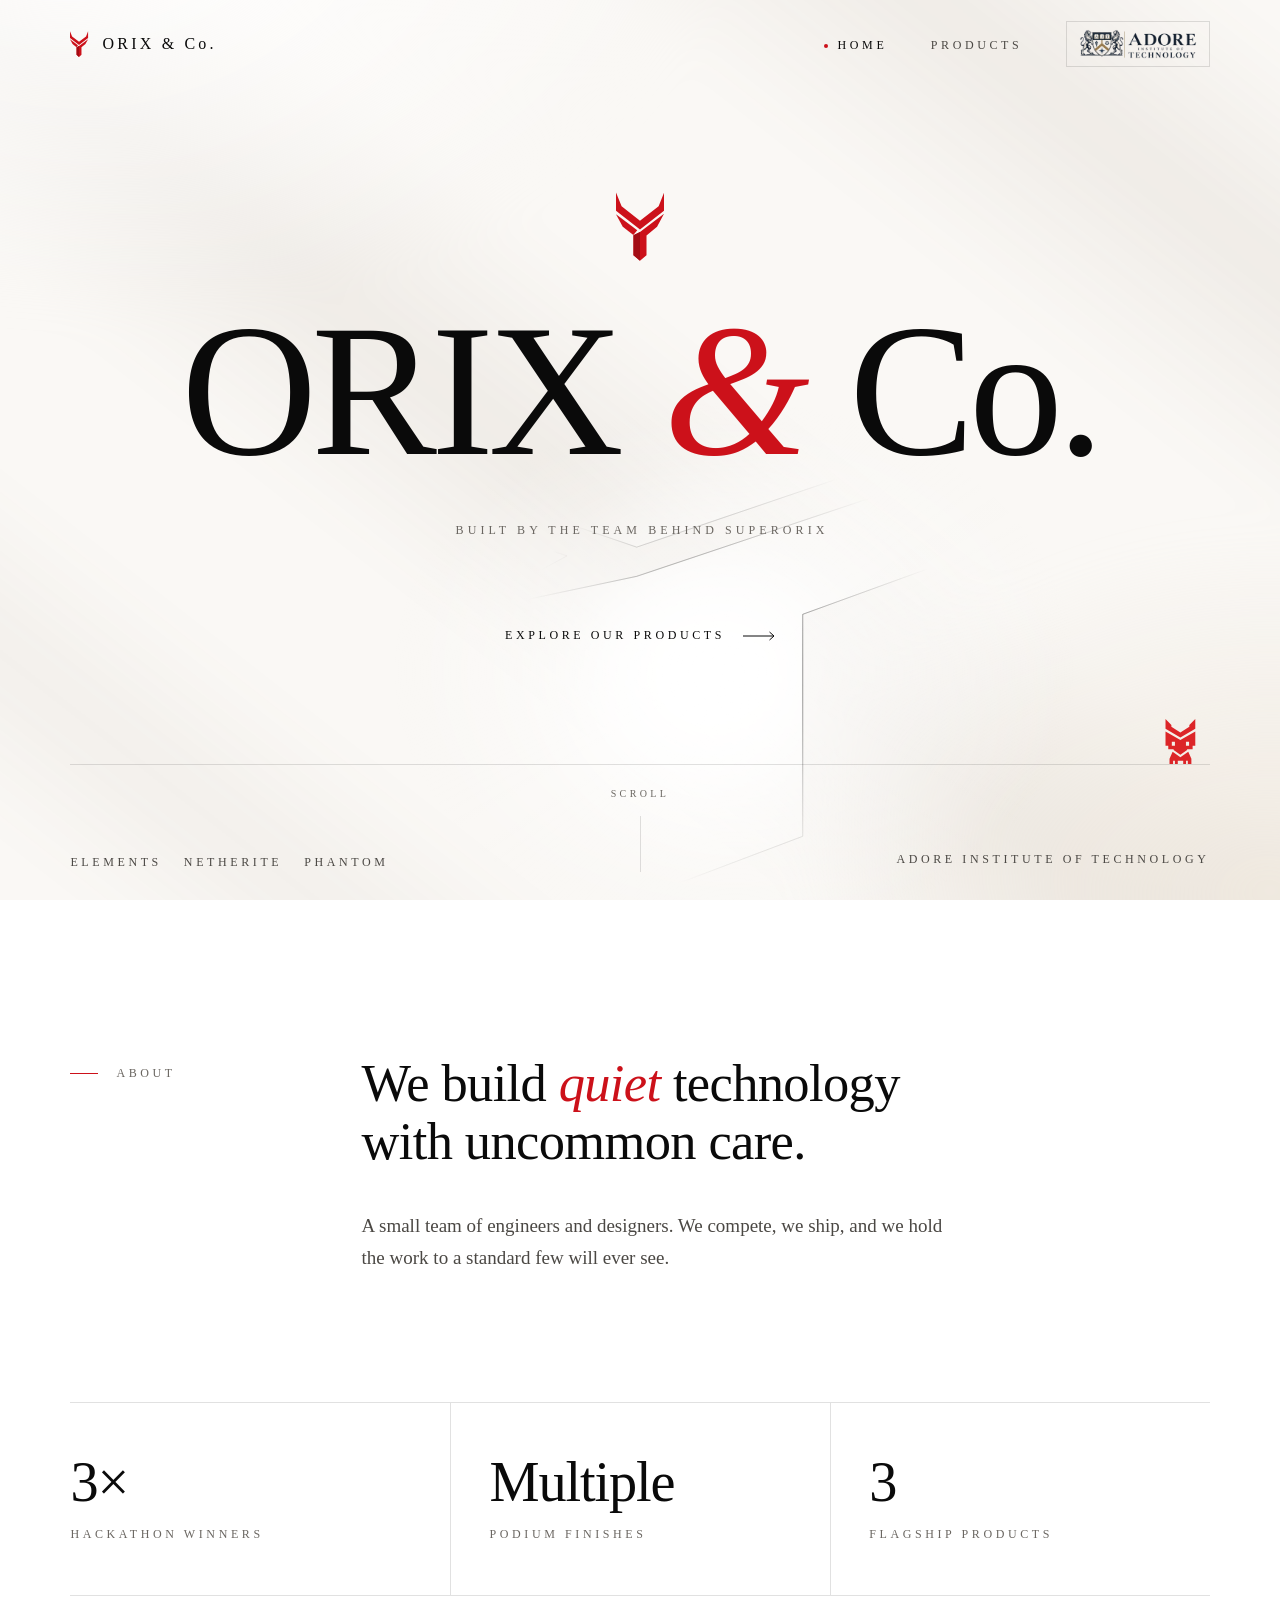
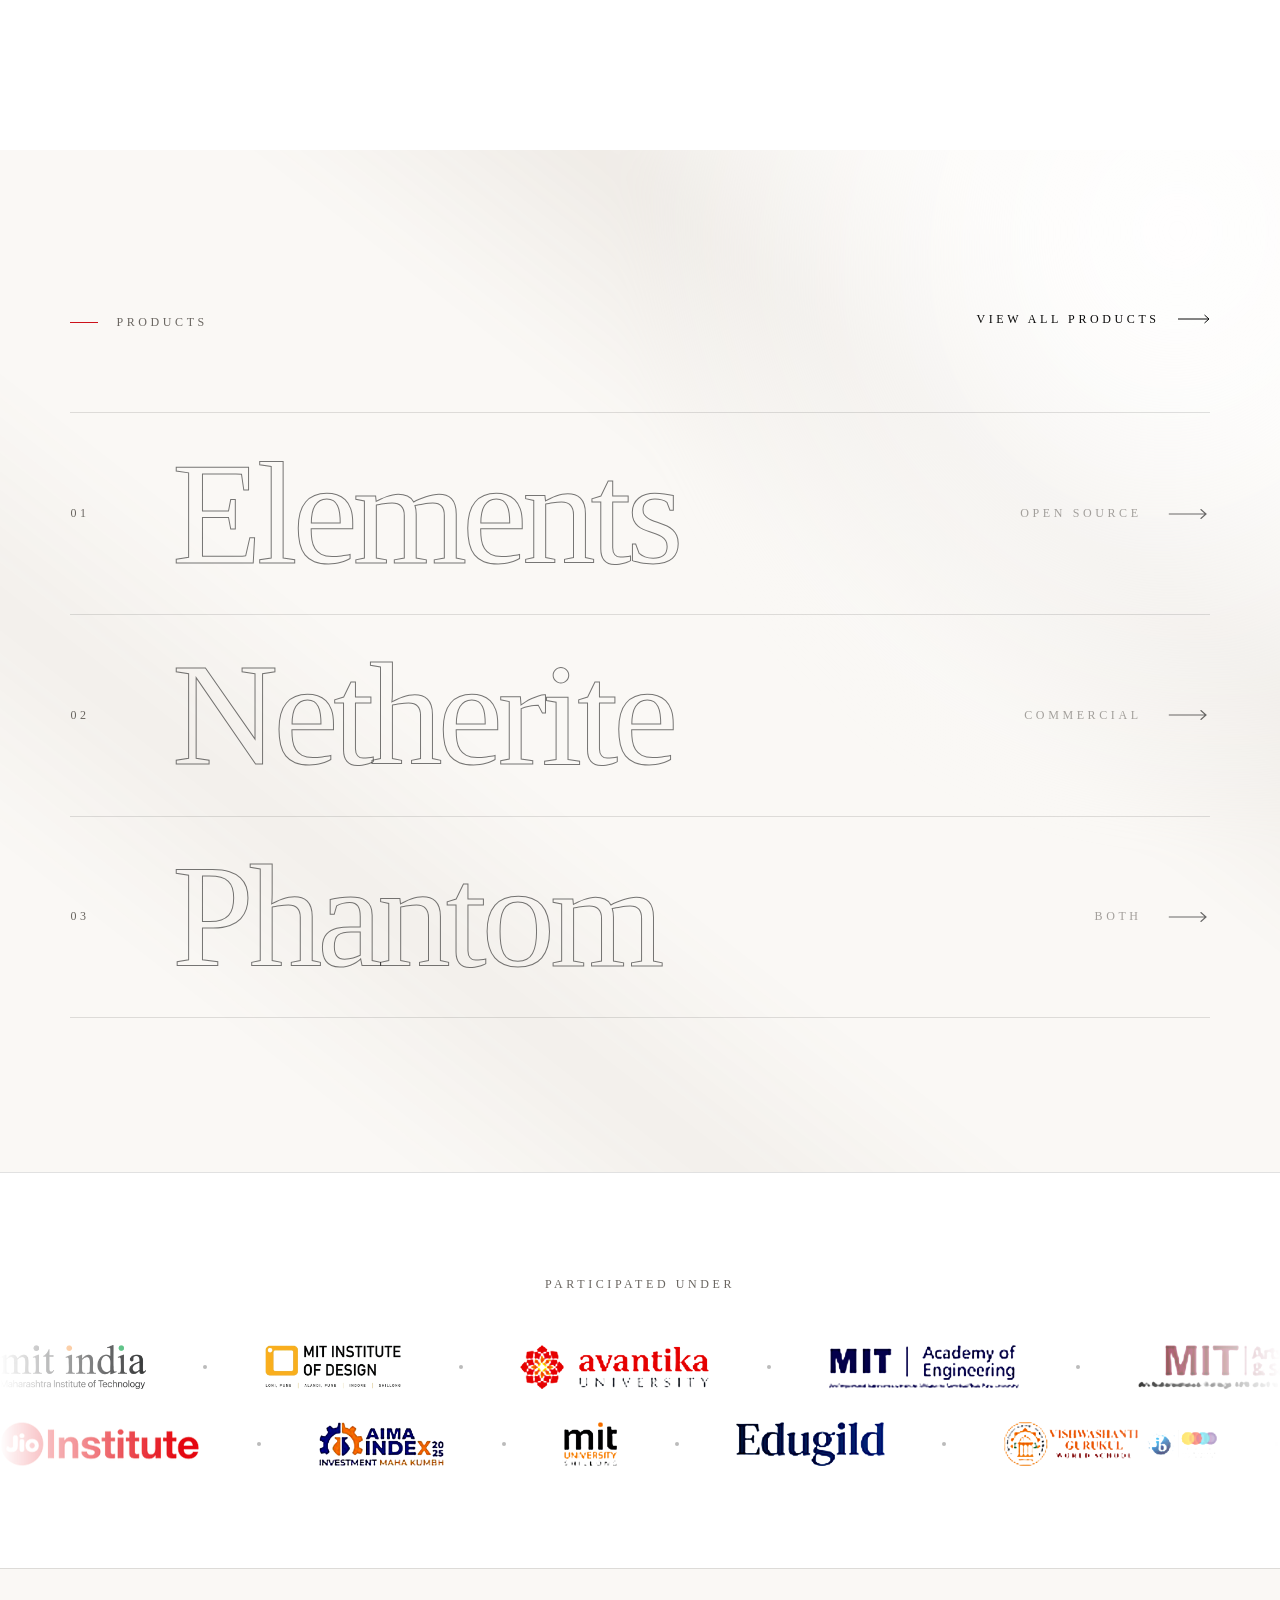
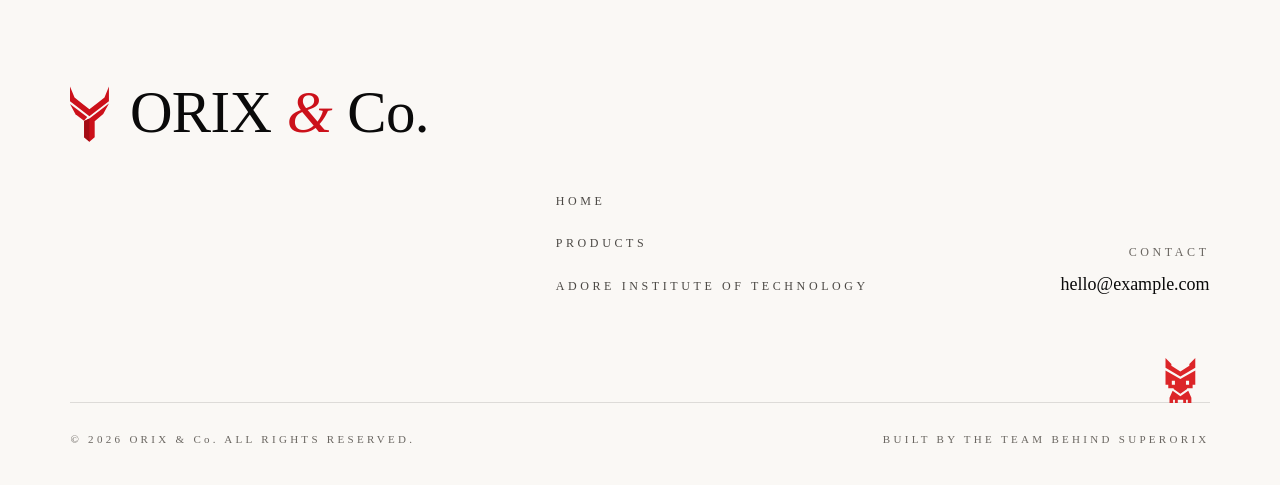
==== commit eb08bb95: "Hero watermark: liquid torch reveal The stretched ORIX watermark is now hidden except where a soft l" ====
--- a/index.html
+++ b/index.html
@@ -61,7 +61,7 @@
     <section class="hero hero--home" aria-labelledby="hero-title" data-spot>
       <div class="hero__light" data-parallax="0.18" aria-hidden="true"></div>
       <div class="hero__spot" aria-hidden="true"></div>
-      <svg class="hero__trace hero__trace--wide" viewBox="0 0 370 530" preserveAspectRatio="none" aria-hidden="true" focusable="false"><path class="trace-fill" d="M0 4 43 110 184 221 327 110 369 4V144L184 287 0 144Z"/><path d="M0 4 43 110 184 221 327 110 369 4V144L184 287 0 144Z"/><path class="trace-fill" d="M0 170 163 293 133 330 52 267Z"/><path d="M0 170 163 293 133 330 52 267Z"/><path class="trace-fill" d="M369 166 315 266 234 333V485L184 528 134 485V331L184 307Z"/><path d="M369 166 315 266 234 333V485L184 528 134 485V331L184 307Z"/></svg>
+      <svg class="hero__trace hero__trace--wide hero__trace--torch" viewBox="0 0 370 530" preserveAspectRatio="none" data-torch aria-hidden="true" focusable="false"><path class="trace-fill" d="M0 4 43 110 184 221 327 110 369 4V144L184 287 0 144Z"/><path d="M0 4 43 110 184 221 327 110 369 4V144L184 287 0 144Z"/><path class="trace-fill" d="M0 170 163 293 133 330 52 267Z"/><path d="M0 170 163 293 133 330 52 267Z"/><path class="trace-fill" d="M369 166 315 266 234 333V485L184 528 134 485V331L184 307Z"/><path d="M369 166 315 266 234 333V485L184 528 134 485V331L184 307Z"/></svg>
       <div class="hero__content">
         <div data-reveal><svg class="hero__mark" viewBox="0 0 370 530" aria-hidden="true" focusable="false"><path fill="#CC111A" d="M0 4 43 110 184 221 327 110 369 4V144L184 287 0 144Z"/><path fill="#CC111A" d="M0 170 163 293 133 330 52 267Z"/><path fill="#CC111A" d="M369 166 315 266 234 333V485L184 528 134 485V331L184 307Z"/><path fill="#A30C14" d="M134 331 184 307V528L134 485Z"/></svg></div>
         <h1 class="hero__title" id="hero-title" data-c="home.hero.title" data-amp data-split>ORIX <span class="amp">&amp;</span> Co.</h1>
--- a/style.css
+++ b/style.css
@@ -466,6 +466,23 @@
   height: min(86%, 820px);
 }
 .hero__trace--wide path { stroke: rgba(10, 10, 10, 0.07); }
+
+/* Torch: the watermark only shows where the liquid light falls (set up by script). */
+.has-torch .hero__trace--torch {
+  -webkit-mask-image:
+    radial-gradient(circle var(--b0r, 0px) at var(--b0x, -999px) var(--b0y, -999px), #000 0%, rgba(0, 0, 0, 0.55) 45%, transparent 100%),
+    radial-gradient(circle var(--b1r, 0px) at var(--b1x, -999px) var(--b1y, -999px), #000 0%, rgba(0, 0, 0, 0.45) 45%, transparent 100%),
+    radial-gradient(circle var(--b2r, 0px) at var(--b2x, -999px) var(--b2y, -999px), #000 0%, rgba(0, 0, 0, 0.4) 45%, transparent 100%);
+  mask-image:
+    radial-gradient(circle var(--b0r, 0px) at var(--b0x, -999px) var(--b0y, -999px), #000 0%, rgba(0, 0, 0, 0.55) 45%, transparent 100%),
+    radial-gradient(circle var(--b1r, 0px) at var(--b1x, -999px) var(--b1y, -999px), #000 0%, rgba(0, 0, 0, 0.45) 45%, transparent 100%),
+    radial-gradient(circle var(--b2r, 0px) at var(--b2x, -999px) var(--b2y, -999px), #000 0%, rgba(0, 0, 0, 0.4) 45%, transparent 100%);
+  -webkit-mask-repeat: no-repeat;
+  mask-repeat: no-repeat;
+}
+/* lit lines are crisper and the fill glows a little */
+.has-torch .hero__trace--torch path { stroke: rgba(10, 10, 10, 0.3); }
+.has-torch .hero__trace--torch .trace-fill { fill: rgba(255, 255, 255, 0.9); }
 .hero--intro .hero__trace {
   left: auto;
   right: var(--gutter);
@@ -1456,6 +1473,23 @@
   height: min(86%, 820px);
 }
 .hero__trace--wide path { stroke: rgba(10, 10, 10, 0.07); }
+
+/* Torch: the watermark only shows where the liquid light falls (set up by script). */
+.has-torch .hero__trace--torch {
+  -webkit-mask-image:
+    radial-gradient(circle var(--b0r, 0px) at var(--b0x, -999px) var(--b0y, -999px), #000 0%, rgba(0, 0, 0, 0.55) 45%, transparent 100%),
+    radial-gradient(circle var(--b1r, 0px) at var(--b1x, -999px) var(--b1y, -999px), #000 0%, rgba(0, 0, 0, 0.45) 45%, transparent 100%),
+    radial-gradient(circle var(--b2r, 0px) at var(--b2x, -999px) var(--b2y, -999px), #000 0%, rgba(0, 0, 0, 0.4) 45%, transparent 100%);
+  mask-image:
+    radial-gradient(circle var(--b0r, 0px) at var(--b0x, -999px) var(--b0y, -999px), #000 0%, rgba(0, 0, 0, 0.55) 45%, transparent 100%),
+    radial-gradient(circle var(--b1r, 0px) at var(--b1x, -999px) var(--b1y, -999px), #000 0%, rgba(0, 0, 0, 0.45) 45%, transparent 100%),
+    radial-gradient(circle var(--b2r, 0px) at var(--b2x, -999px) var(--b2y, -999px), #000 0%, rgba(0, 0, 0, 0.4) 45%, transparent 100%);
+  -webkit-mask-repeat: no-repeat;
+  mask-repeat: no-repeat;
+}
+/* lit lines are crisper and the fill glows a little */
+.has-torch .hero__trace--torch path { stroke: rgba(10, 10, 10, 0.3); }
+.has-torch .hero__trace--torch .trace-fill { fill: rgba(255, 255, 255, 0.9); }
 .hero--intro .hero__trace { opacity: 0.6; }
 }
 
@@ -1487,6 +1521,23 @@
   height: min(86%, 820px);
 }
 .hero__trace--wide path { stroke: rgba(10, 10, 10, 0.07); }
+
+/* Torch: the watermark only shows where the liquid light falls (set up by script). */
+.has-torch .hero__trace--torch {
+  -webkit-mask-image:
+    radial-gradient(circle var(--b0r, 0px) at var(--b0x, -999px) var(--b0y, -999px), #000 0%, rgba(0, 0, 0, 0.55) 45%, transparent 100%),
+    radial-gradient(circle var(--b1r, 0px) at var(--b1x, -999px) var(--b1y, -999px), #000 0%, rgba(0, 0, 0, 0.45) 45%, transparent 100%),
+    radial-gradient(circle var(--b2r, 0px) at var(--b2x, -999px) var(--b2y, -999px), #000 0%, rgba(0, 0, 0, 0.4) 45%, transparent 100%);
+  mask-image:
+    radial-gradient(circle var(--b0r, 0px) at var(--b0x, -999px) var(--b0y, -999px), #000 0%, rgba(0, 0, 0, 0.55) 45%, transparent 100%),
+    radial-gradient(circle var(--b1r, 0px) at var(--b1x, -999px) var(--b1y, -999px), #000 0%, rgba(0, 0, 0, 0.45) 45%, transparent 100%),
+    radial-gradient(circle var(--b2r, 0px) at var(--b2x, -999px) var(--b2y, -999px), #000 0%, rgba(0, 0, 0, 0.4) 45%, transparent 100%);
+  -webkit-mask-repeat: no-repeat;
+  mask-repeat: no-repeat;
+}
+/* lit lines are crisper and the fill glows a little */
+.has-torch .hero__trace--torch path { stroke: rgba(10, 10, 10, 0.3); }
+.has-torch .hero__trace--torch .trace-fill { fill: rgba(255, 255, 255, 0.9); }
 .hero--intro .hero__trace { right: -60px; height: 58%; }
 }
 
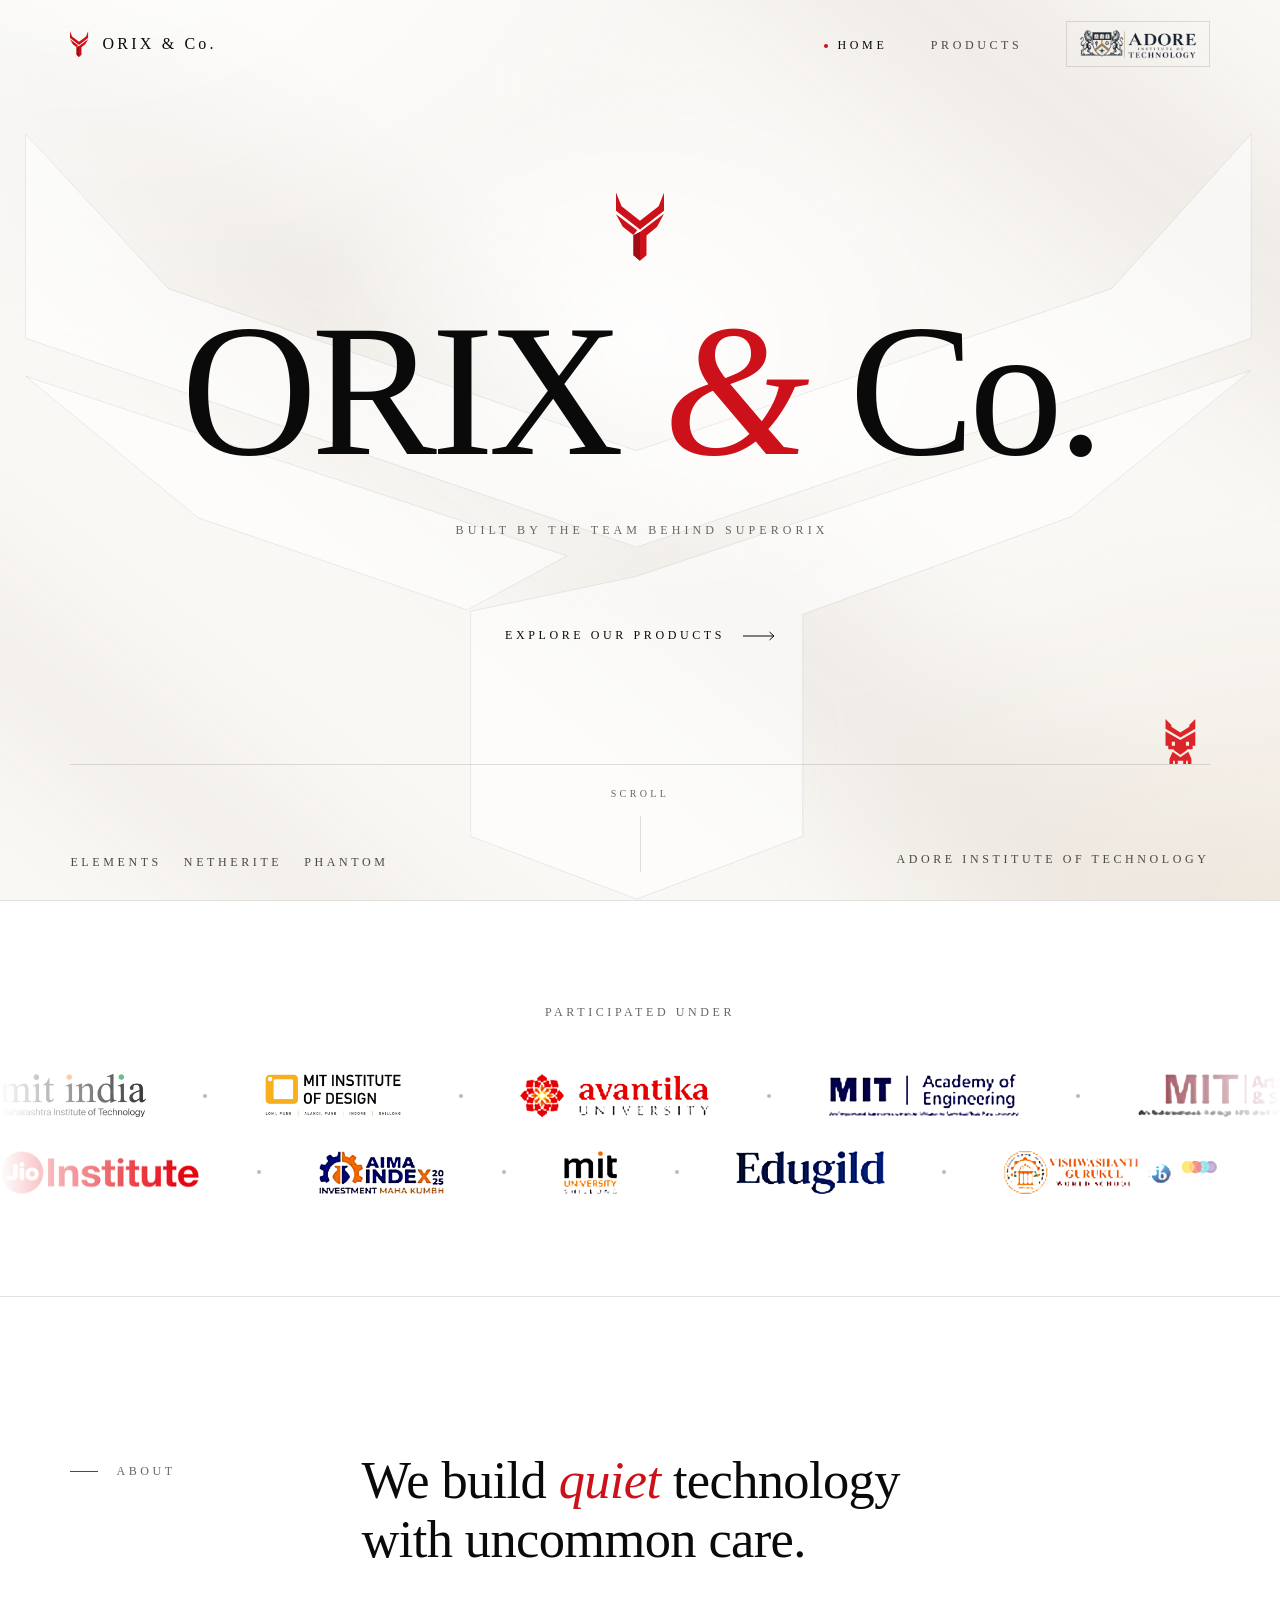
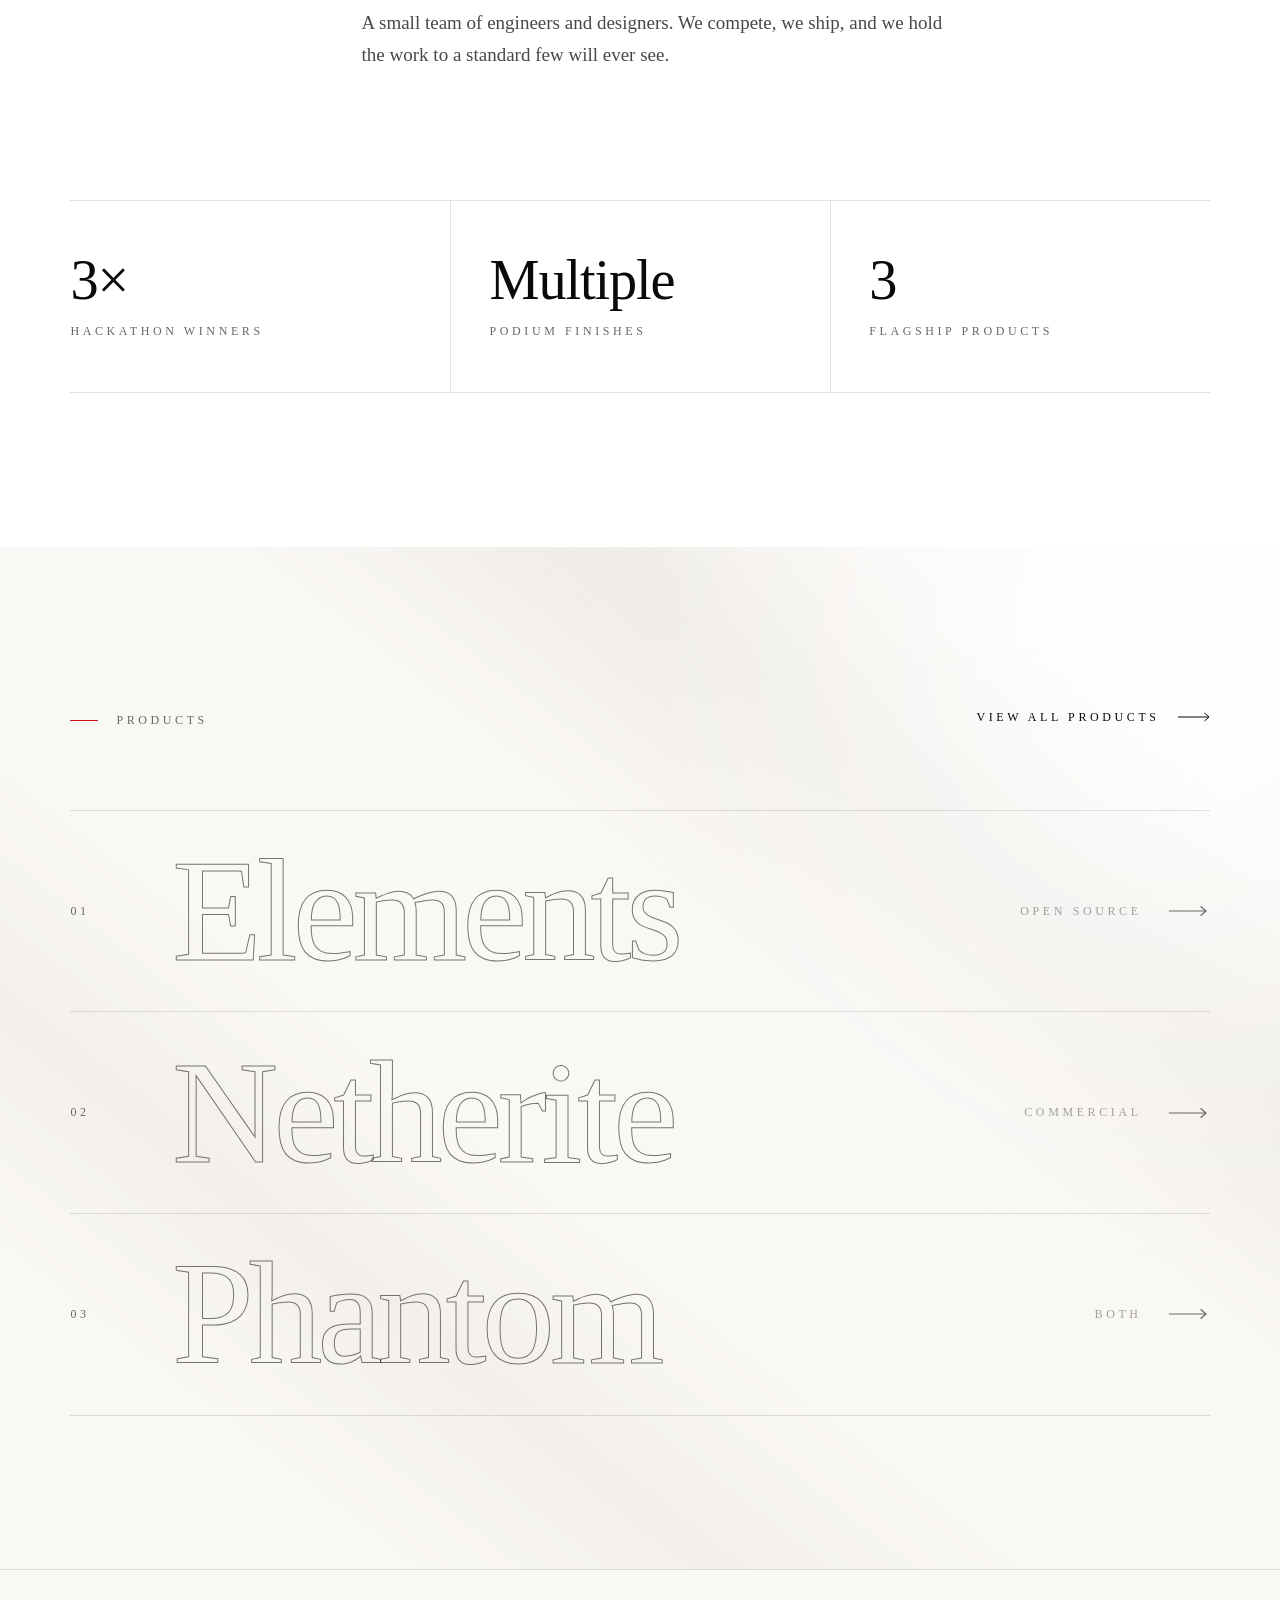
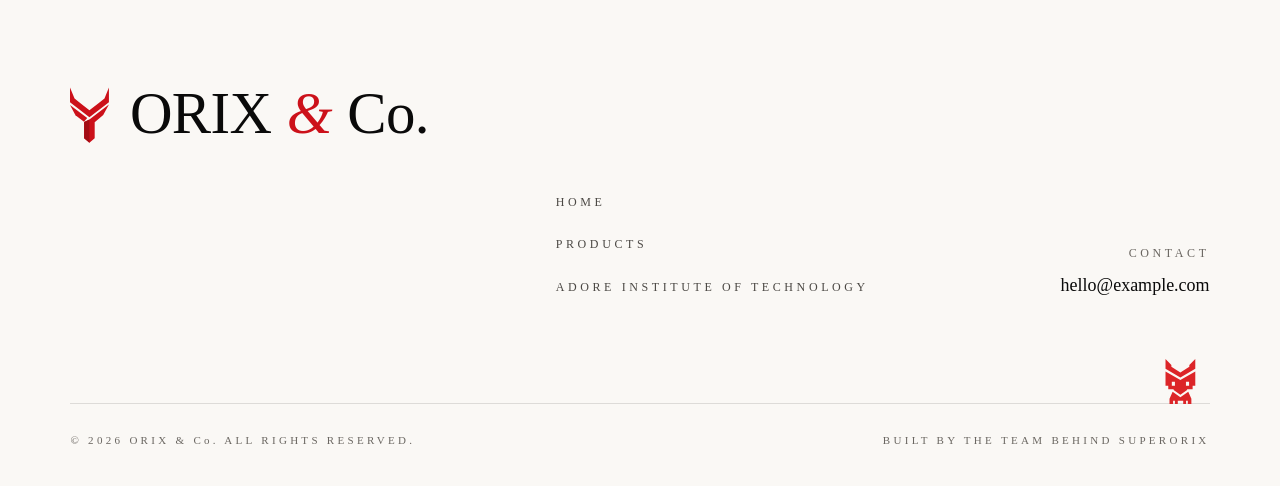
==== commit 39d539bc: "Home: partners strip above About, no hover pause; water-like reveal pool - 'Participated under' stri" ====
--- a/index.html
+++ b/index.html
@@ -88,6 +88,13 @@
       </div>
     </section>
 
+    <section class="band" aria-labelledby="partners-title">
+      <div class="band__label">
+        <h2 class="eyebrow" id="partners-title" data-c="home.partners.label">Participated under</h2>
+      </div>
+      <div class="marquees" data-marquees></div>
+    </section>
+
     <section class="section" aria-labelledby="about-title">
       <div class="container">
         <div class="grid split">
@@ -131,12 +138,6 @@
       </svg>
     </div>
 
-    <section class="band" aria-labelledby="partners-title">
-      <div class="band__label">
-        <h2 class="eyebrow" id="partners-title" data-c="home.partners.label">Participated under</h2>
-      </div>
-      <div class="marquees" data-marquees></div>
-    </section>
   </main>
 
   <footer class="site-footer">
--- a/style.css
+++ b/style.css
@@ -467,22 +467,34 @@
 }
 .hero__trace--wide path { stroke: rgba(10, 10, 10, 0.07); }
 
-/* Torch: the watermark only shows where the liquid light falls (set up by script). */
-.has-torch .hero__trace--torch {
-  -webkit-mask-image:
-    radial-gradient(circle var(--b0r, 0px) at var(--b0x, -999px) var(--b0y, -999px), #000 0%, rgba(0, 0, 0, 0.55) 45%, transparent 100%),
-    radial-gradient(circle var(--b1r, 0px) at var(--b1x, -999px) var(--b1y, -999px), #000 0%, rgba(0, 0, 0, 0.45) 45%, transparent 100%),
-    radial-gradient(circle var(--b2r, 0px) at var(--b2x, -999px) var(--b2y, -999px), #000 0%, rgba(0, 0, 0, 0.4) 45%, transparent 100%);
-  mask-image:
-    radial-gradient(circle var(--b0r, 0px) at var(--b0x, -999px) var(--b0y, -999px), #000 0%, rgba(0, 0, 0, 0.55) 45%, transparent 100%),
-    radial-gradient(circle var(--b1r, 0px) at var(--b1x, -999px) var(--b1y, -999px), #000 0%, rgba(0, 0, 0, 0.45) 45%, transparent 100%),
-    radial-gradient(circle var(--b2r, 0px) at var(--b2x, -999px) var(--b2y, -999px), #000 0%, rgba(0, 0, 0, 0.4) 45%, transparent 100%);
-  -webkit-mask-repeat: no-repeat;
-  mask-repeat: no-repeat;
-}
-/* lit lines are crisper and the fill glows a little */
-.has-torch .hero__trace--torch path { stroke: rgba(10, 10, 10, 0.3); }
-.has-torch .hero__trace--torch .trace-fill { fill: rgba(255, 255, 255, 0.9); }
+/* ---------- Hero liquid reveal: the "night" layer shown inside the cursor's liquid trail ---------- */
+.hero--ink {
+  position: absolute;
+  inset: 0;
+  z-index: 5;
+  min-height: 0;
+  height: 100%;
+  pointer-events: none;
+  clip-path: inset(50%);
+  color: var(--ivory);
+  background:
+    radial-gradient(70% 60% at 50% 38%, #1B1918 0%, var(--ink) 75%);
+}
+/* everything in the night layer is already "revealed" */
+.js .hero--ink [data-reveal] { opacity: 1; transform: none; transition: none; }
+.hero--ink .hero__title { color: var(--ivory); }
+.hero--ink .hero__sub,
+.hero--ink .eyebrow { color: rgba(255, 255, 255, 0.62); }
+.hero--ink .cta { color: var(--white); }
+.hero--ink .hero__bar { border-top-color: var(--hair-dark); }
+.hero--ink .hero__products a,
+.hero--ink .hero__side { color: rgba(255, 255, 255, 0.72); }
+.hero--ink .scroll-cue { color: rgba(255, 255, 255, 0.5); }
+.hero--ink .scroll-cue__line { background: var(--hair-dark); }
+.hero--ink .scroll-cue__line::after { background: var(--white); }
+/* the hidden watermark: crisp red edges with a soft red fill so the logo reads clearly */
+.hero--ink .hero__trace path { stroke: var(--red); stroke-width: 1.6; }
+.hero--ink .hero__trace .trace-fill { fill: rgba(204, 17, 26, 0.32); stroke: none; }
 .hero--intro .hero__trace {
   left: auto;
   right: var(--gutter);
@@ -641,6 +653,7 @@
   background: var(--white);
   color: var(--ink);
   border-top: 1px solid var(--hair);
+  border-bottom: 1px solid var(--hair);
   overflow: hidden;
 }
 .band__label {
@@ -662,8 +675,6 @@
 .marquee.is-running .marquee__track {
   animation: marquee var(--marquee-duration, 60s) linear infinite;
 }
-.marquee:hover .marquee__track,
-.marquee:focus-within .marquee__track { animation-play-state: paused; }
 
 .marquees { display: grid; gap: clamp(20px, 2.6vw, 36px); }
 .marquee--reverse.is-running .marquee__track { animation-direction: reverse; }
@@ -1468,29 +1479,7 @@
   .footer__nav { grid-column: 1 / span 6; }
   .footer__contact { grid-column: 7 / span 6; }
 
-  .hero__trace--wide {
-  width: min(1500px, 96vw);
-  height: min(86%, 820px);
-}
-.hero__trace--wide path { stroke: rgba(10, 10, 10, 0.07); }
-
-/* Torch: the watermark only shows where the liquid light falls (set up by script). */
-.has-torch .hero__trace--torch {
-  -webkit-mask-image:
-    radial-gradient(circle var(--b0r, 0px) at var(--b0x, -999px) var(--b0y, -999px), #000 0%, rgba(0, 0, 0, 0.55) 45%, transparent 100%),
-    radial-gradient(circle var(--b1r, 0px) at var(--b1x, -999px) var(--b1y, -999px), #000 0%, rgba(0, 0, 0, 0.45) 45%, transparent 100%),
-    radial-gradient(circle var(--b2r, 0px) at var(--b2x, -999px) var(--b2y, -999px), #000 0%, rgba(0, 0, 0, 0.4) 45%, transparent 100%);
-  mask-image:
-    radial-gradient(circle var(--b0r, 0px) at var(--b0x, -999px) var(--b0y, -999px), #000 0%, rgba(0, 0, 0, 0.55) 45%, transparent 100%),
-    radial-gradient(circle var(--b1r, 0px) at var(--b1x, -999px) var(--b1y, -999px), #000 0%, rgba(0, 0, 0, 0.45) 45%, transparent 100%),
-    radial-gradient(circle var(--b2r, 0px) at var(--b2x, -999px) var(--b2y, -999px), #000 0%, rgba(0, 0, 0, 0.4) 45%, transparent 100%);
-  -webkit-mask-repeat: no-repeat;
-  mask-repeat: no-repeat;
-}
-/* lit lines are crisper and the fill glows a little */
-.has-torch .hero__trace--torch path { stroke: rgba(10, 10, 10, 0.3); }
-.has-torch .hero__trace--torch .trace-fill { fill: rgba(255, 255, 255, 0.9); }
-.hero--intro .hero__trace { opacity: 0.6; }
+  .hero--intro .hero__trace { opacity: 0.6; }
 }
 
 @media (max-width: 600px) {
@@ -1516,29 +1505,7 @@
   .hero__bar { grid-template-columns: 1fr; justify-items: center; border-top: 0; }
   .hero__products,
   .hero__side { display: none; }
-  .hero__trace--wide {
-  width: min(1500px, 96vw);
-  height: min(86%, 820px);
-}
-.hero__trace--wide path { stroke: rgba(10, 10, 10, 0.07); }
-
-/* Torch: the watermark only shows where the liquid light falls (set up by script). */
-.has-torch .hero__trace--torch {
-  -webkit-mask-image:
-    radial-gradient(circle var(--b0r, 0px) at var(--b0x, -999px) var(--b0y, -999px), #000 0%, rgba(0, 0, 0, 0.55) 45%, transparent 100%),
-    radial-gradient(circle var(--b1r, 0px) at var(--b1x, -999px) var(--b1y, -999px), #000 0%, rgba(0, 0, 0, 0.45) 45%, transparent 100%),
-    radial-gradient(circle var(--b2r, 0px) at var(--b2x, -999px) var(--b2y, -999px), #000 0%, rgba(0, 0, 0, 0.4) 45%, transparent 100%);
-  mask-image:
-    radial-gradient(circle var(--b0r, 0px) at var(--b0x, -999px) var(--b0y, -999px), #000 0%, rgba(0, 0, 0, 0.55) 45%, transparent 100%),
-    radial-gradient(circle var(--b1r, 0px) at var(--b1x, -999px) var(--b1y, -999px), #000 0%, rgba(0, 0, 0, 0.45) 45%, transparent 100%),
-    radial-gradient(circle var(--b2r, 0px) at var(--b2x, -999px) var(--b2y, -999px), #000 0%, rgba(0, 0, 0, 0.4) 45%, transparent 100%);
-  -webkit-mask-repeat: no-repeat;
-  mask-repeat: no-repeat;
-}
-/* lit lines are crisper and the fill glows a little */
-.has-torch .hero__trace--torch path { stroke: rgba(10, 10, 10, 0.3); }
-.has-torch .hero__trace--torch .trace-fill { fill: rgba(255, 255, 255, 0.9); }
-.hero--intro .hero__trace { right: -60px; height: 58%; }
+  .hero--intro .hero__trace { right: -60px; height: 58%; }
 }
 
 @media (min-width: 1700px) {
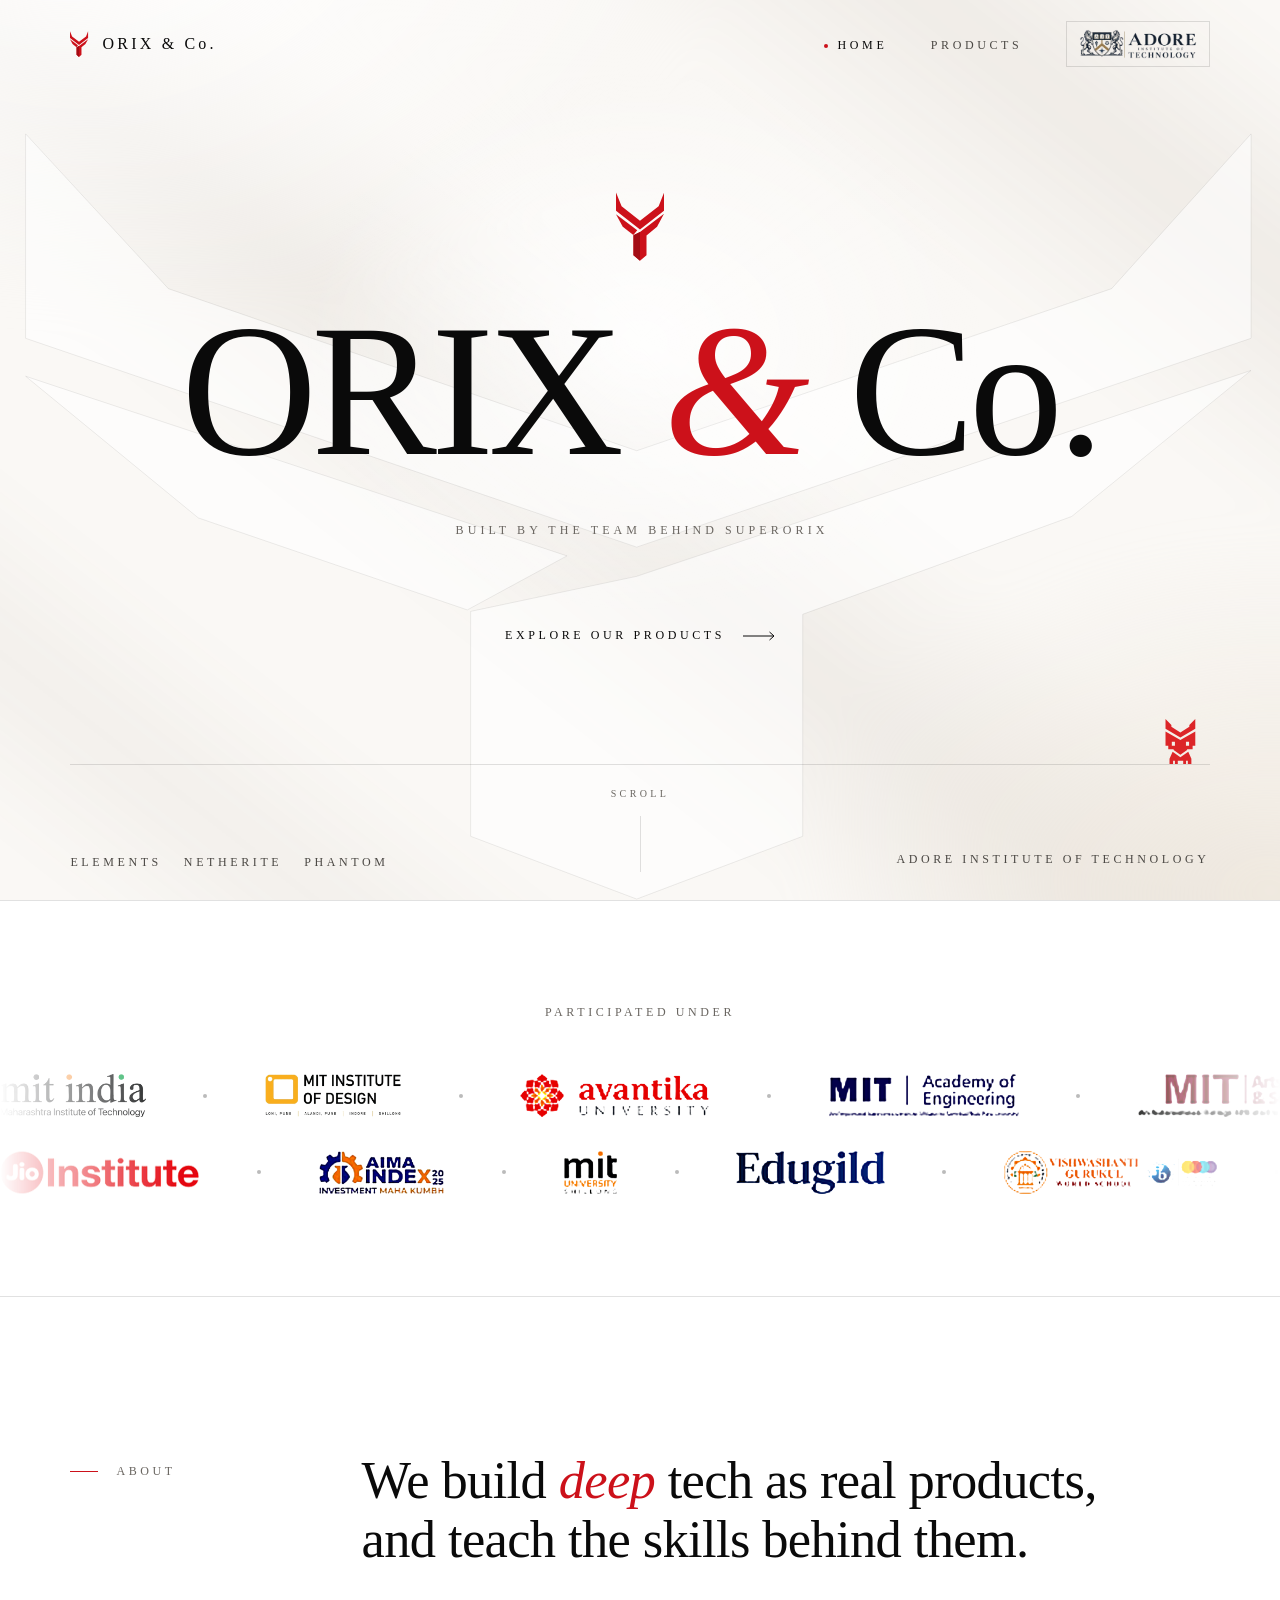
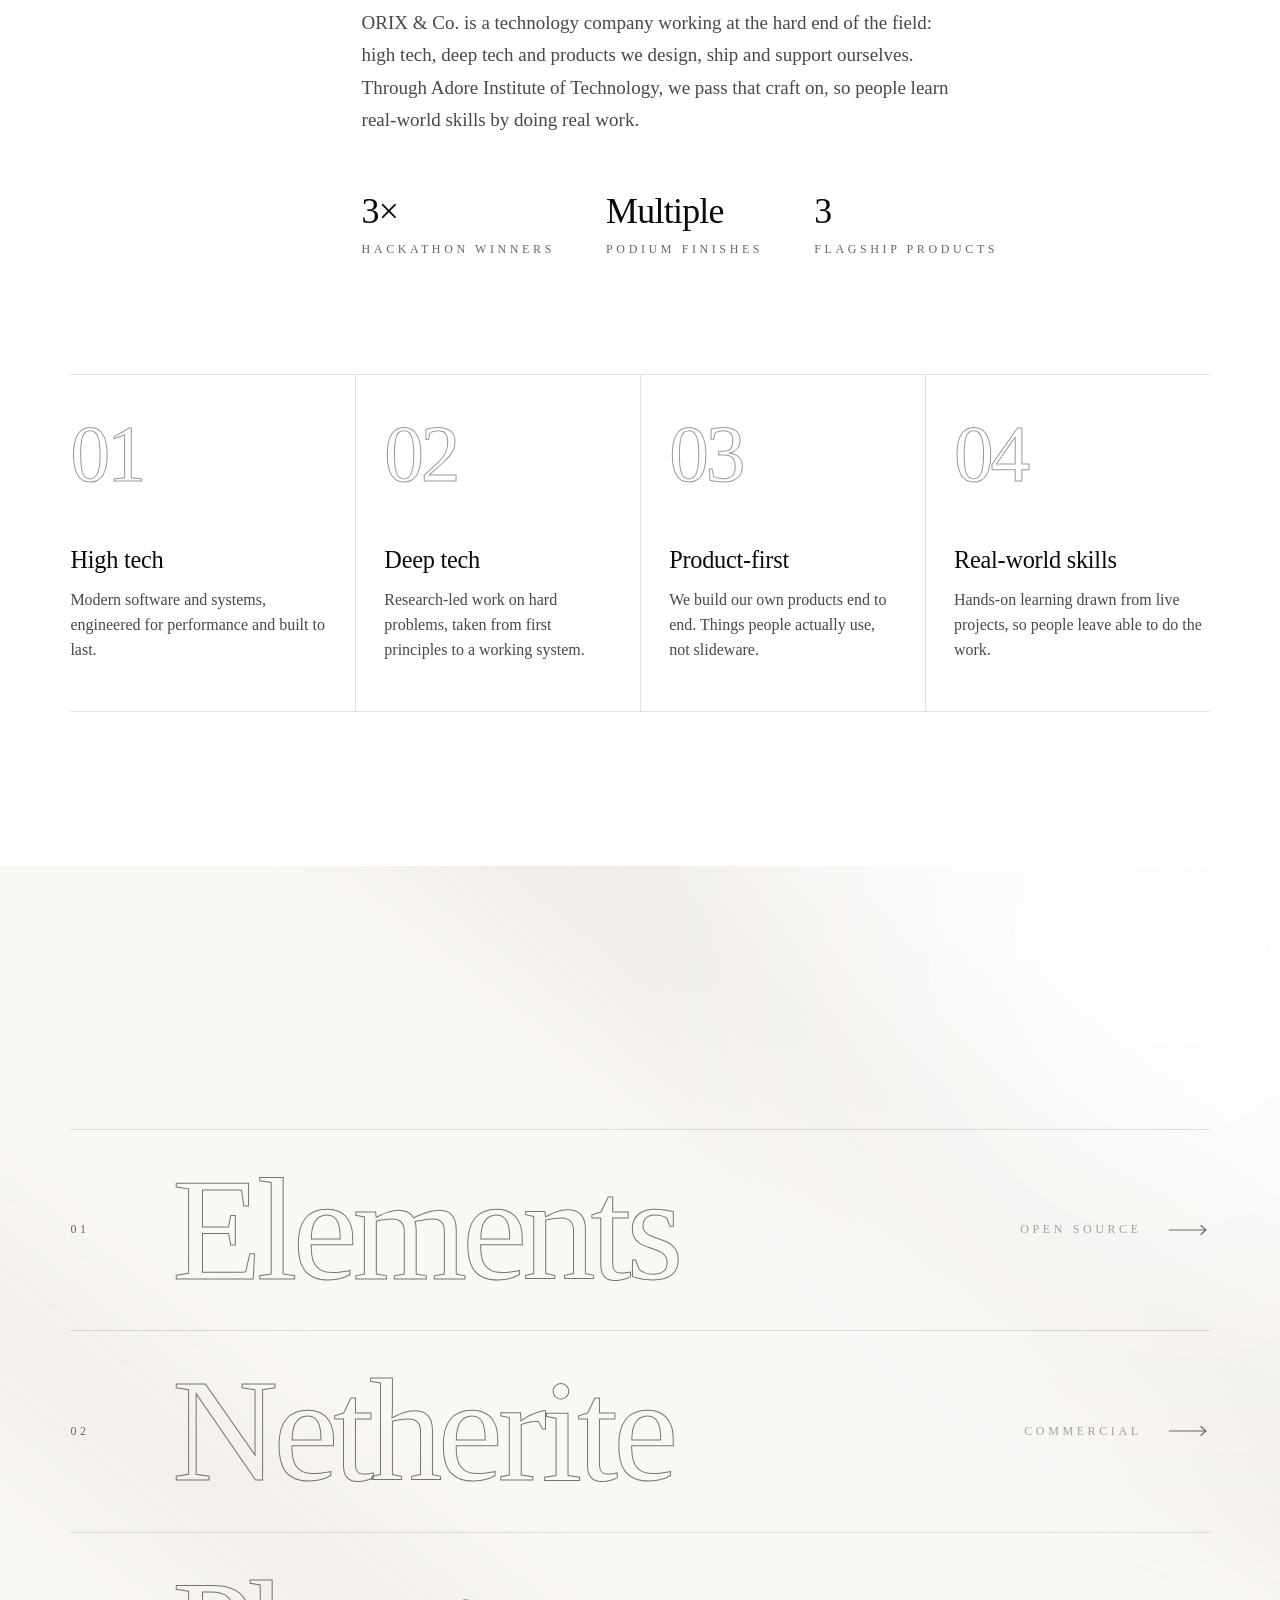
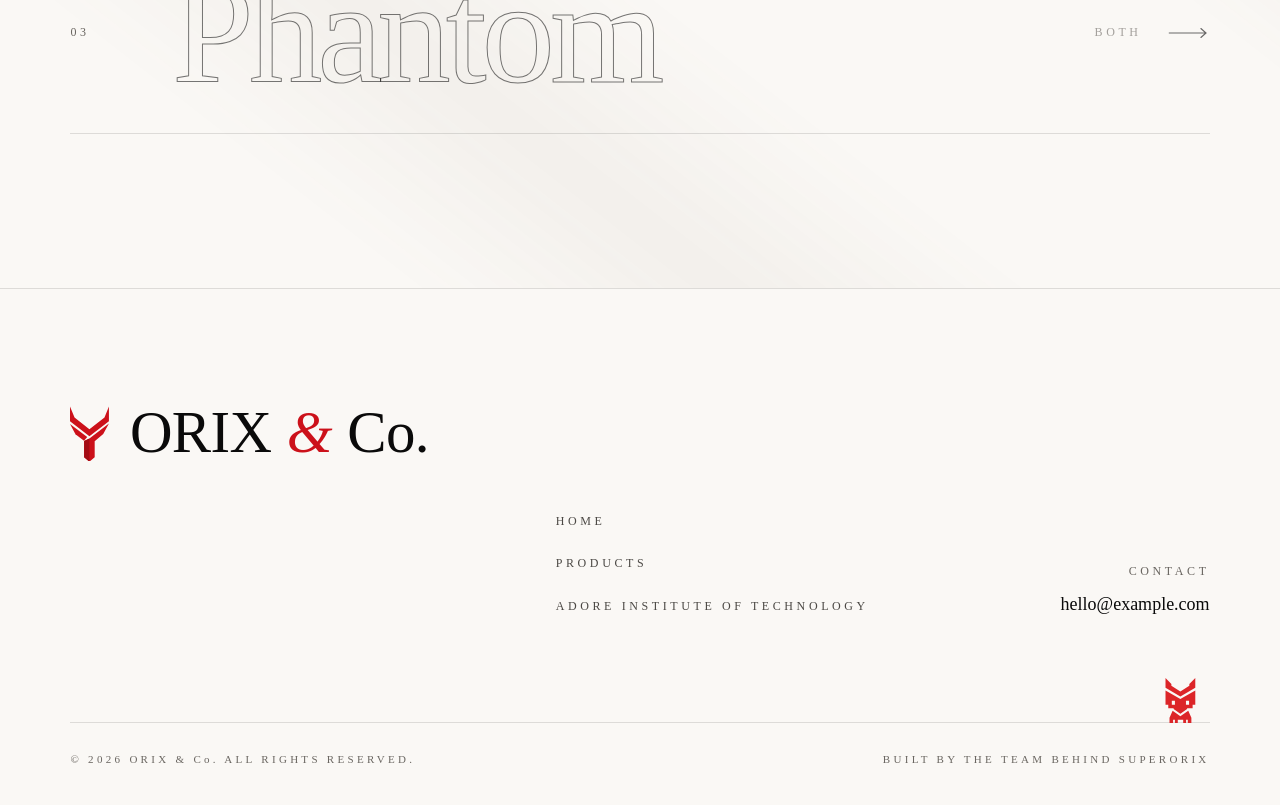
==== commit 8e736f6e: "Rewrite About: deep-tech positioning, four focus areas, compact figures Co-Authored-By: Claude Opus " ====
--- a/index.html
+++ b/index.html
@@ -95,20 +95,26 @@
       <div class="marquees" data-marquees></div>
     </section>
 
-    <section class="section" aria-labelledby="about-title">
+    <section class="section about" aria-labelledby="about-title">
       <div class="container">
         <div class="grid split">
           <p class="split__label eyebrow eyebrow--rule" data-c="home.about.label" data-reveal>About</p>
           <div class="split__main">
-            <h2 class="statement" id="about-title" data-c="home.about.statement" data-rich data-reveal style="--d:100ms">We build <span class="accent">quiet</span> technology with uncommon care.</h2>
-            <p class="lede" data-c="home.about.body" data-reveal style="--d:200ms">A small team of engineers and designers. We compete, we ship, and we hold the work to a standard few will ever see.</p>
+            <h2 class="statement" id="about-title" data-c="home.about.statement" data-rich data-reveal style="--d:100ms">We build <span class="accent">deep</span> tech as real products, and teach the skills behind them.</h2>
+            <p class="lede" data-c="home.about.body" data-reveal style="--d:200ms">ORIX &amp; Co. is a technology company working at the hard end of the field: high tech, deep tech and products we design, ship and support ourselves. Through Adore Institute of Technology, we pass that craft on, so people learn real-world skills by doing real work.</p>
+            <ul class="stats" data-render="stats" aria-label="Highlights">
+              <li class="stat"><span class="stat__value">3&times;</span><span class="stat__label eyebrow">Hackathon winners</span></li>
+              <li class="stat"><span class="stat__value">Multiple</span><span class="stat__label eyebrow">Podium finishes</span></li>
+              <li class="stat"><span class="stat__value">3</span><span class="stat__label eyebrow">Flagship products</span></li>
+            </ul>
           </div>
         </div>
-        <ul class="stats" data-render="stats" aria-label="Highlights">
-          <li class="stat"><span class="stat__value">3&times;</span><span class="stat__label eyebrow">Hackathon winners</span></li>
-          <li class="stat"><span class="stat__value">Multiple</span><span class="stat__label eyebrow">Podium finishes</span></li>
-          <li class="stat"><span class="stat__value">3</span><span class="stat__label eyebrow">Flagship products</span></li>
-        </ul>
+        <ol class="pillars" data-render="pillars" aria-label="What we focus on">
+          <li class="pillar"><span class="pillar__num" aria-hidden="true">01</span><h3 class="pillar__title">High tech</h3><p class="pillar__text">Modern software and systems, engineered for performance and built to last.</p></li>
+          <li class="pillar"><span class="pillar__num" aria-hidden="true">02</span><h3 class="pillar__title">Deep tech</h3><p class="pillar__text">Research-led work on hard problems, taken from first principles to a working system.</p></li>
+          <li class="pillar"><span class="pillar__num" aria-hidden="true">03</span><h3 class="pillar__title">Product-first</h3><p class="pillar__text">We build our own products end to end. Things people actually use, not slideware.</p></li>
+          <li class="pillar"><span class="pillar__num" aria-hidden="true">04</span><h3 class="pillar__title">Real-world skills</h3><p class="pillar__text">Hands-on learning drawn from live projects, so people leave able to do the work.</p></li>
+        </ol>
       </div>
     </section>
 
--- a/style.css
+++ b/style.css
@@ -647,6 +647,99 @@
   letter-spacing: -0.02em;
 }
 
+/* ---------- About ---------- */
+.about { position: relative; overflow: hidden; }
+/* compact figures under the lede */
+.about .stats {
+  display: flex;
+  flex-wrap: wrap;
+  gap: clamp(28px, 4vw, 64px);
+  margin-top: clamp(40px, 4.5vw, 64px);
+  border: 0;
+}
+.about .stats .stat,
+.about .stats .stat:first-child { padding: 0; border: 0; gap: 10px; }
+.about .stat__value { font-size: clamp(1.9rem, 2.8vw, 2.75rem); }
+
+/* four-column focus index */
+.pillars {
+  list-style: none;
+  margin: clamp(80px, 9vw, 136px) 0 0;
+  padding: 0;
+  display: grid;
+  grid-template-columns: repeat(4, minmax(0, 1fr));
+  border-top: 1px solid var(--hair);
+  border-bottom: 1px solid var(--hair);
+}
+.pillar {
+  position: relative;
+  display: flex;
+  flex-direction: column;
+  padding: clamp(32px, 3.4vw, 52px) clamp(18px, 2.2vw, 36px) clamp(36px, 3.8vw, 60px);
+}
+.pillar:first-child { padding-left: 0; }
+.pillar:last-child { padding-right: 0; }
+.pillar + .pillar { border-left: 1px solid var(--hair); }
+/* red rule that draws across the top on hover */
+.pillar::before {
+  content: "";
+  position: absolute;
+  top: -1px;
+  left: 0;
+  right: 0;
+  height: 1px;
+  background: var(--red);
+  transform: scaleX(0);
+  transform-origin: left;
+  transition: transform 0.9s var(--ease);
+}
+.pillar__num {
+  font-size: clamp(3.4rem, 6.2vw, 6.25rem);
+  line-height: 0.9;
+  letter-spacing: -0.04em;
+  color: transparent;
+  -webkit-text-stroke: 1px rgba(10, 10, 10, 0.42);
+  background: linear-gradient(90deg, var(--red) 50%, transparent 50%) 100% 0 / 200% 100% no-repeat;
+  -webkit-background-clip: text;
+  background-clip: text;
+  transition: background-position 0.9s var(--ease), -webkit-text-stroke-color 0.5s;
+}
+.pillar__title {
+  margin-top: clamp(36px, 4.4vw, 72px);
+  font-size: clamp(1.45rem, 1.9vw, 1.9rem);
+  font-weight: 400;
+  line-height: 1.15;
+  letter-spacing: -0.01em;
+}
+.pillar__text {
+  margin-top: 14px;
+  max-width: 22em;
+  color: var(--ink-soft);
+  font-size: 1rem;
+  line-height: 1.55;
+}
+@media (hover: hover) {
+  .pillar:hover::before { transform: scaleX(1); }
+  .pillar:hover .pillar__num { background-position: 0 0; -webkit-text-stroke-color: var(--red); }
+}
+@media (max-width: 1024px) {
+  .pillars { grid-template-columns: repeat(2, minmax(0, 1fr)); }
+  .pillar:nth-child(odd) { padding-left: 0; border-left: 0; }
+  .pillar:nth-child(even) { padding-right: 0; }
+  .pillar:nth-child(n + 3) { border-top: 1px solid var(--hair); }
+}
+@media (max-width: 560px) {
+  .pillars { grid-template-columns: 1fr; }
+  .pillar,
+  .pillar:nth-child(odd),
+  .pillar:nth-child(even) { padding: 32px 0 36px; border-left: 0; }
+  .pillar + .pillar { border-top: 1px solid var(--hair); }
+  .pillar__title { margin-top: 24px; }
+  .about .stats.stats { display: grid; grid-template-columns: repeat(3, minmax(0, 1fr)); gap: 16px; }
+  .about .stat__value { font-size: 1.6rem; }
+  .about .stat__label { font-size: 10px; letter-spacing: 0.18em; }
+}
+
 /* ---------- Marquee ---------- */
 .band {
   padding-block: clamp(72px, 8vw, 120px);
